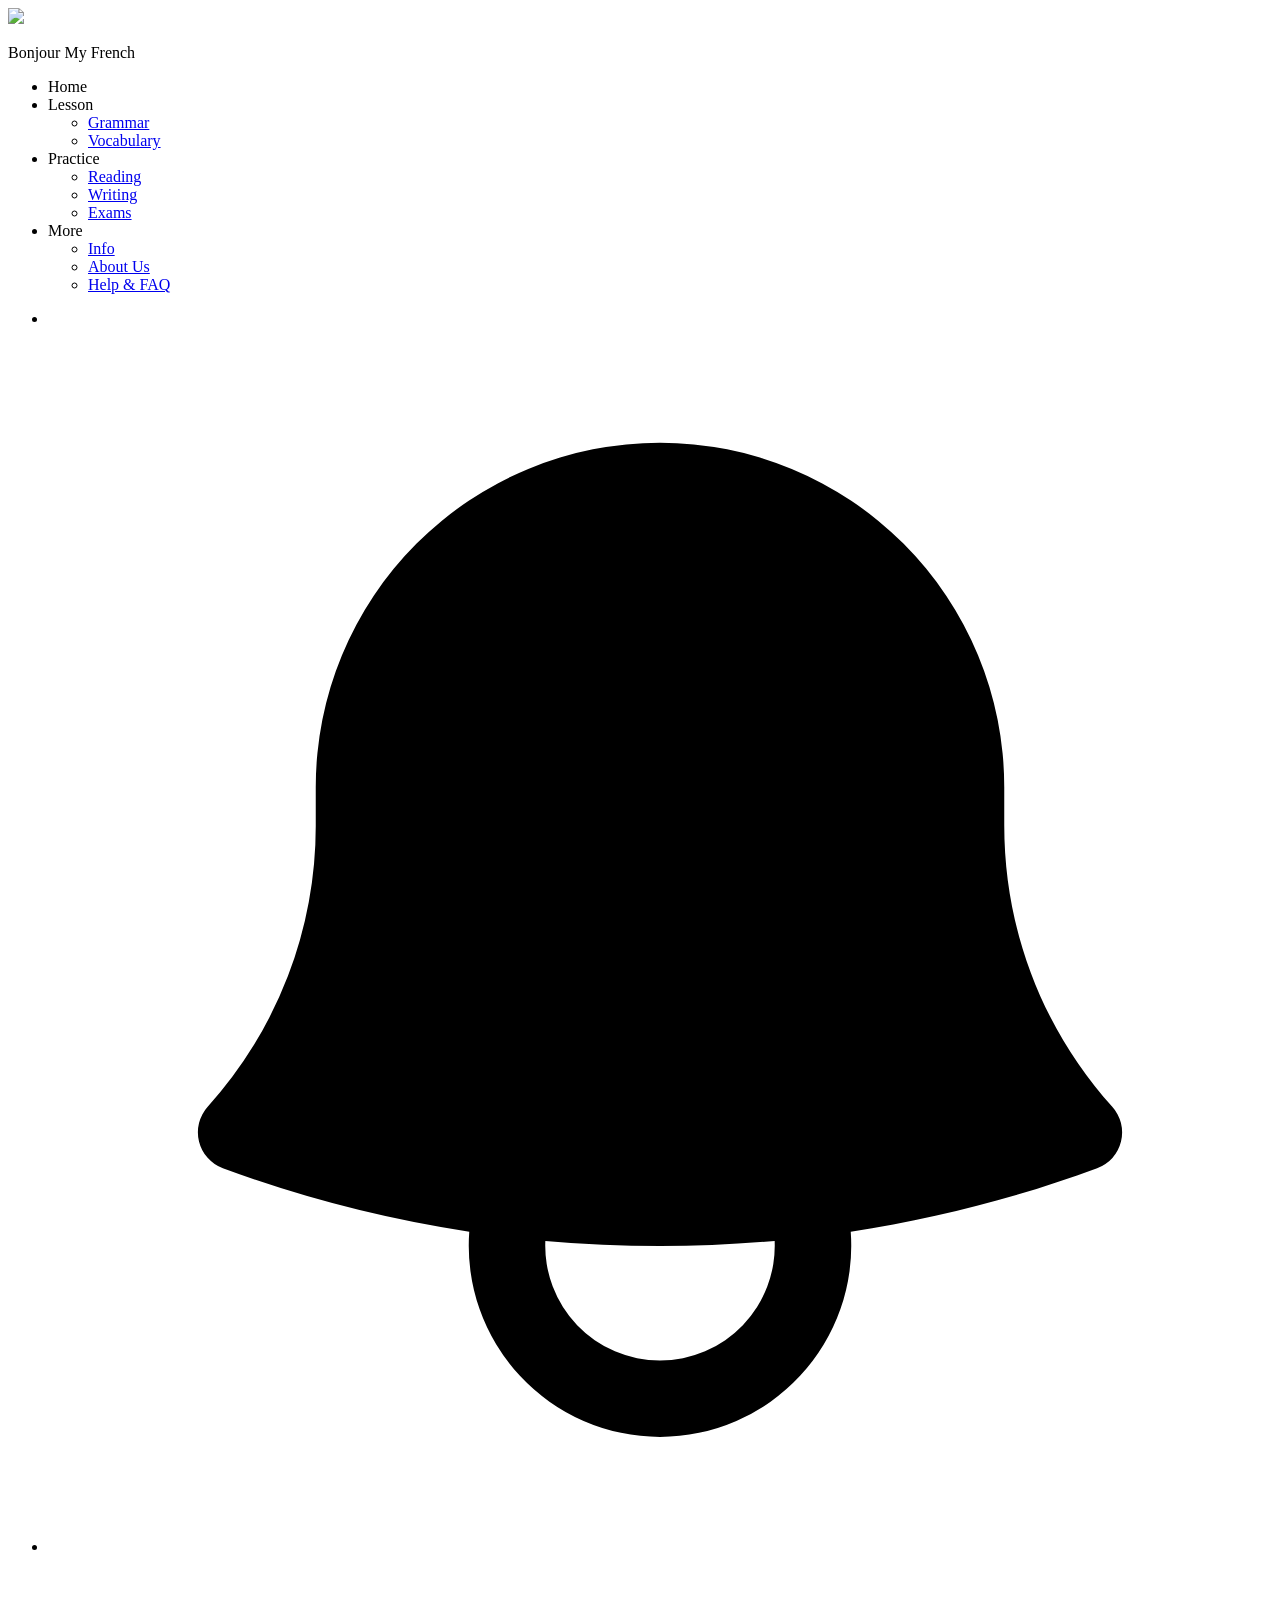
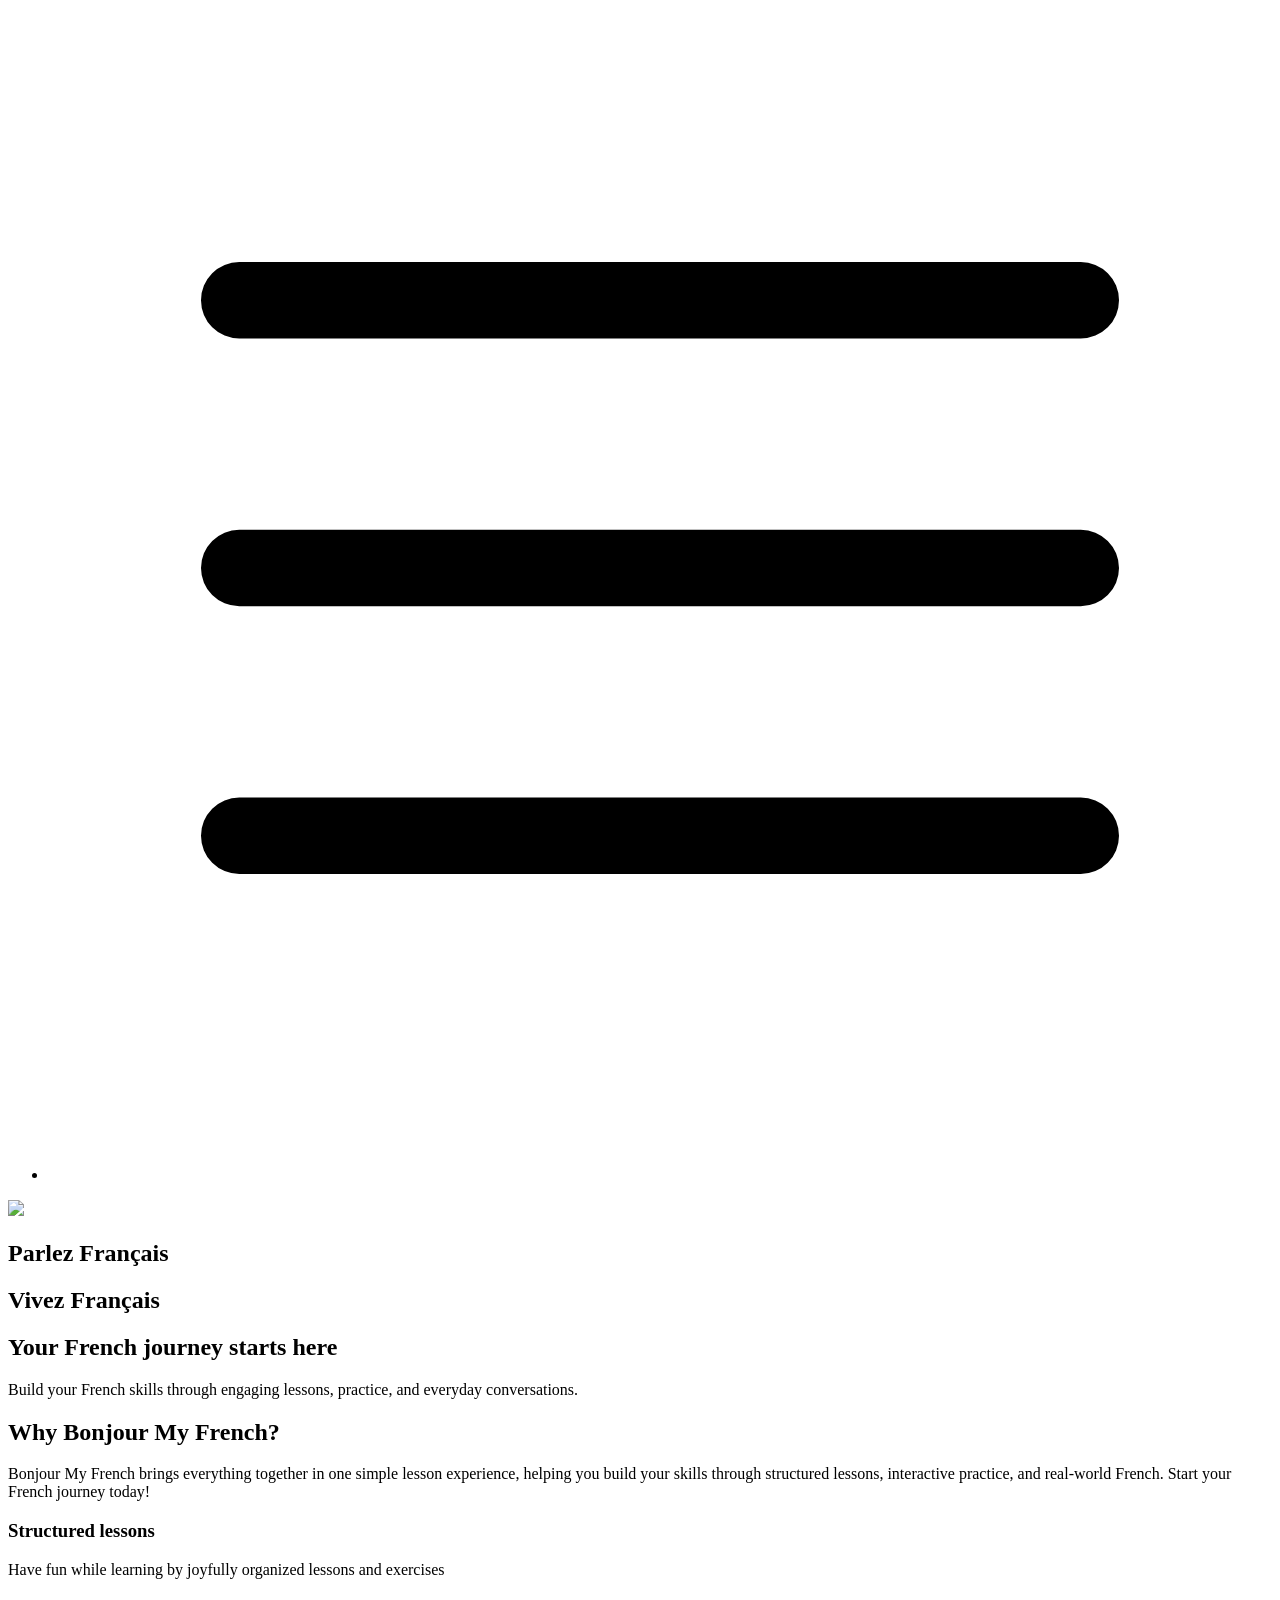
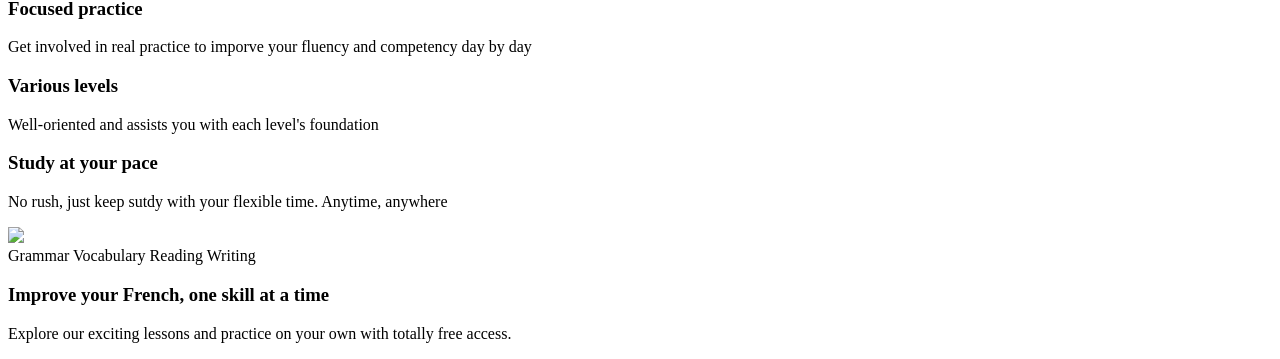
==== index.html @ b8af5630 "My first web educational project (learning French) for everyone" ====
<!DOCTYPE html>
<html lang="en">
<head>
      <meta charset="UTF-8">
      <meta name="viewport" content="width=device-width, initial-scale=1.0">
      <title>Document</title>
      <link rel="stylesheet" href="src/assets/styles/global.css">
      <link rel="preconnect" href="https://fonts.googleapis.com">
      <link rel="preconnect" href="https://fonts.gstatic.com" crossorigin>
      <link href="https://fonts.googleapis.com/css2?family=Abril+Fatface&family=Henny+Penny&family=Hubot+Sans:wdth,wght@84.7,200&family=Merriweather:ital,opsz,wght@0,18..144,300..900;1,18..144,300..900&family=Work+Sans:ital,wght@0,100..900;1,100..900&display=swap" rel="stylesheet">
</head>
<body>
      <nav class="navbar">
            <div class="website_identity">
                  <img src="src/assets/images/france_flag.png" />
                  <p class="name">Bonjour My French</p>
            </div>

            <div class="general-list">
            <ul class="dropdown-list">
                  <li class="nav-item">
                        <a class="nav-button">Home</a>
                  </li>

                  <li class="nav-item">
                        <a class="nav-button">Lesson</a>
                        <ul class="dropdown-menu">
                              <li>
                                    <a href="#">Grammar</a>
                              </li>

                              <li>
                                    <a href="#">Vocabulary</a>
                              </li>
                        </ul>
                  </li>

                  <li class="nav-item">
                        <a class="nav-button">Practice</a>
                        <ul class="dropdown-menu">
                              <li>
                                    <a href="#">Reading</a>
                              </li>

                              <li>
                                    <a href="#">Writing</a>
                              </li>

                              <li>
                                    <a href="#">Exams</a>
                              </li>
                        </ul>
                  </li>

                  <li class="nav-item">
                        <a class="nav-button">More</a>
                        <ul class="dropdown-menu">
                              <li>
                                    <a href="#">Info</a>
                              </li>

                              <li>
                                    <a href="#">About Us</a>
                              </li>

                              <li>
                                    <a href="#">Help & FAQ</a>
                              </li>
                        </ul>
                  </li>
            </ul>

            <ul class="right-list">
                  <li>

                  </li>

                  <li>
                        <svg xmlns="http://www.w3.org/2000/svg" viewBox="0 0 24 24" fill="currentColor" class="bell-icon">
                        <path fill-rule="evenodd" d="M5.25 9a6.75 6.75 0 0 1 13.5 0v.75c0 2.123.8 4.057 2.118 5.52a.75.75 0 0 1-.297 1.206c-1.544.57-3.16.99-4.831 1.243a3.75 3.75 0 1 1-7.48 0 24.585 24.585 0 0 1-4.831-1.244.75.75 0 0 1-.298-1.205A8.217 8.217 0 0 0 5.25 9.75V9Zm4.502 8.9a2.25 2.25 0 1 0 4.496 0 25.057 25.057 0 0 1-4.496 0Z" clip-rule="evenodd" />
                        </svg>

                  </li>

                  <li>
                       <svg xmlns="http://www.w3.org/2000/svg" fill="none" viewBox="0 0 24 24" stroke-width="1.5" stroke="currentColor" class="menu-icon">
                        <path stroke-linecap="round" stroke-linejoin="round" d="M3.75 6.75h16.5M3.75 12h16.5m-16.5 5.25h16.5" />
                        </svg>

                  </li>

            </ul>
            </div>
      </nav>

      <section class="hero">
            <img class="hero-image" src="src/assets/images/arc_de_triomphe.jpg" />
            <div class="hero-text">
                  <h1>Parlez Français</h1>
                  <h1>Vivez Français</h1>
            </div>
      </section>

      <main>
            <div class="slogan-part">
                  <h2 class="slogan">Your French journey starts here</h2>
                  <p class="sub-slogan-text">Build your French skills through engaging lessons, practice, and everyday conversations.</p>
            </div>
            
            <div class="intro">
                  <div class="explanation">
                        <h2>Why Bonjour My French?</h2>
                        <p>Bonjour My French brings everything together in <span>one simple lesson</span> experience, helping you build your skills through structured lessons, interactive practice, and real-world French. Start your French journey today!</p>
                        <div class="intro-card">
                        <div class="card-selection card1">
                              <h3>Structured lessons</h3>
                              <p>Have fun while learning by joyfully organized lessons and exercises </p>
                        </div>
                        <div class="card-selection card2">
                              <h3>Focused practice</h3>
                              <p>Get involved in real practice to imporve your fluency and competency day by day</p>
                        </div>
                        <div class="card-selection card3">
                              <h3>Various levels</h3>
                              <p>Well-oriented and assists you with each level's foundation</p>
                        </div>
                        <div class="card-selection card4">
                              <h3>Study at your pace</h3>
                              <p>No rush, just keep sutdy with your flexible time. Anytime, anywhere</p>
                        </div>
                        </div>
                  </div>
                  <img class="eiffel" src="src/assets/images/eiffel.jpg" />
            </div>

            <div class="category">
                  <div class="category-type">
                              <a class="type-element">Grammar</a>
                              <a class="type-element">Vocabulary</a>
                              <a class="type-element">Reading</a>
                              <a class="type-element">Writing</a>
                  </div>
                  <div class="category-slogan"> 
                        <h3>Improve your French, one skill at a time</h3>
                        <p>Explore our exciting lessons and practice on your own with totally free access.</p>
                  </div>
            </div>
      </main>
</body>
</html>
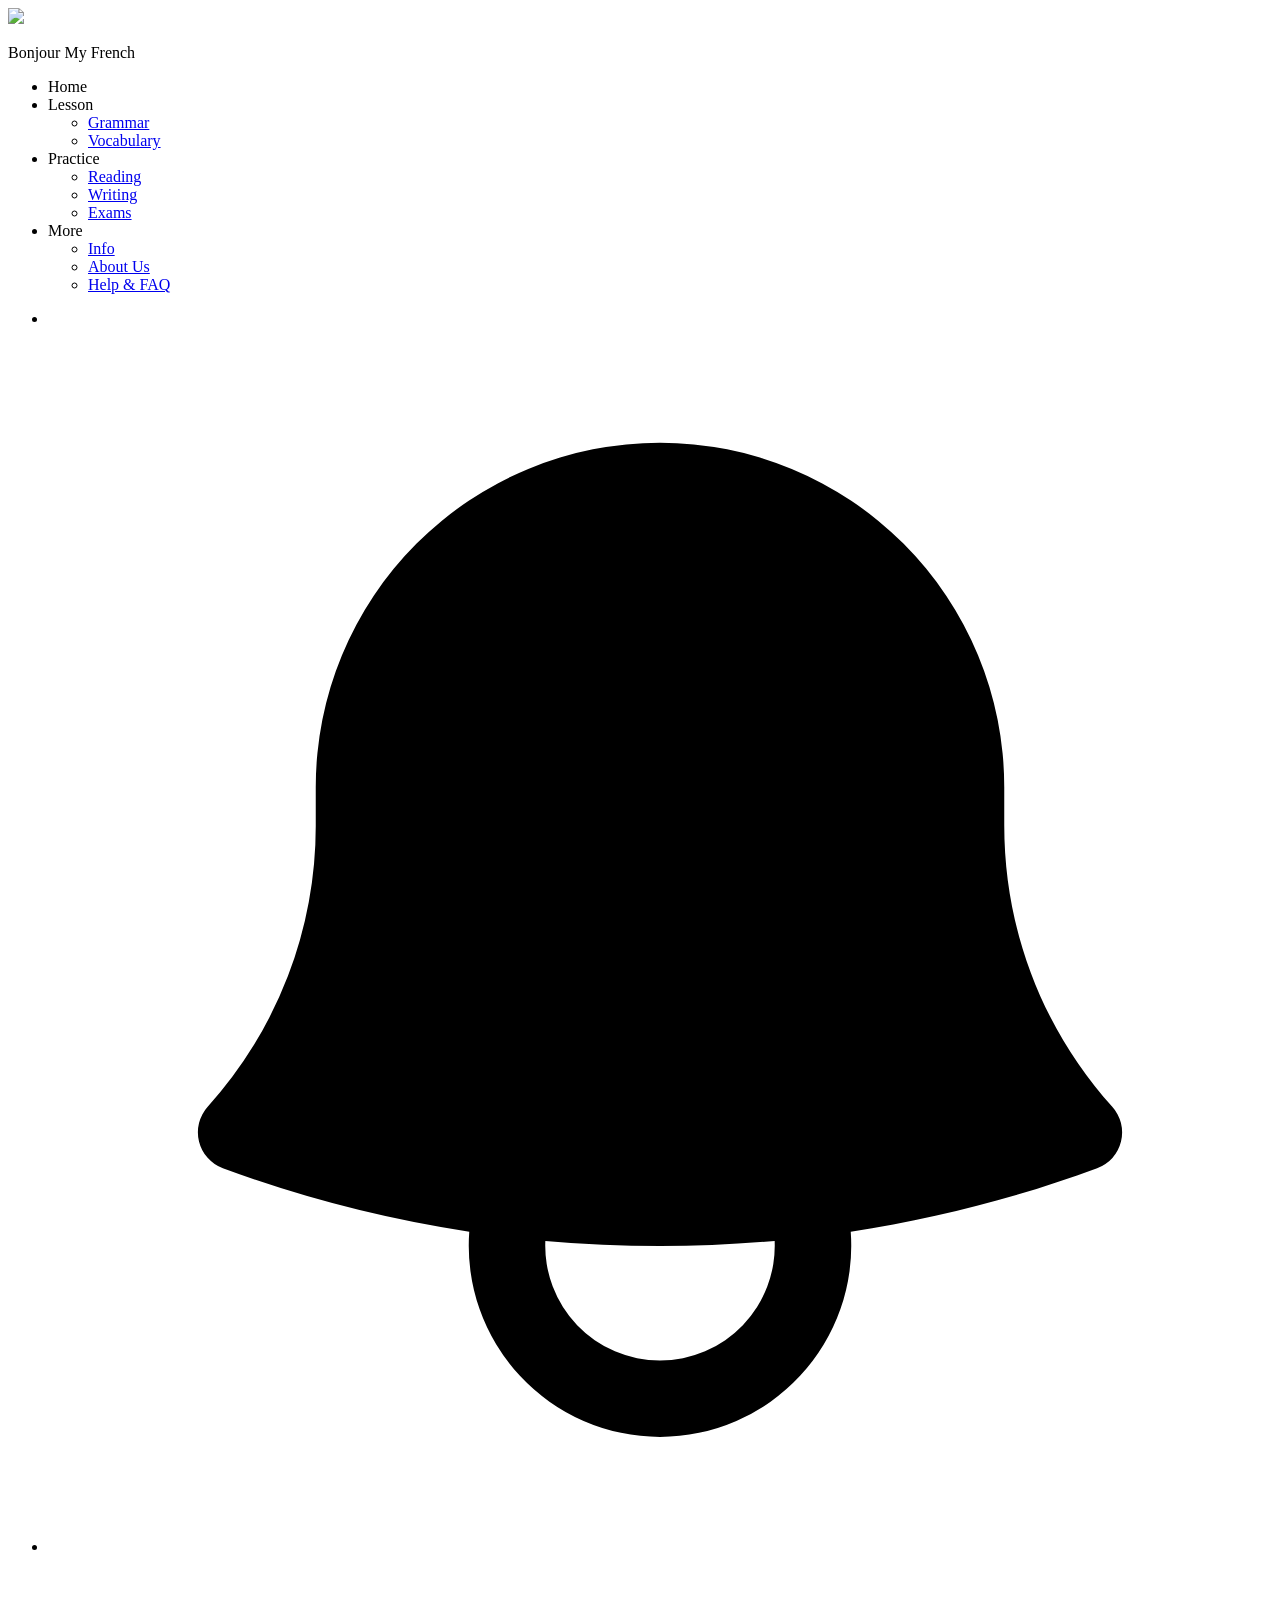
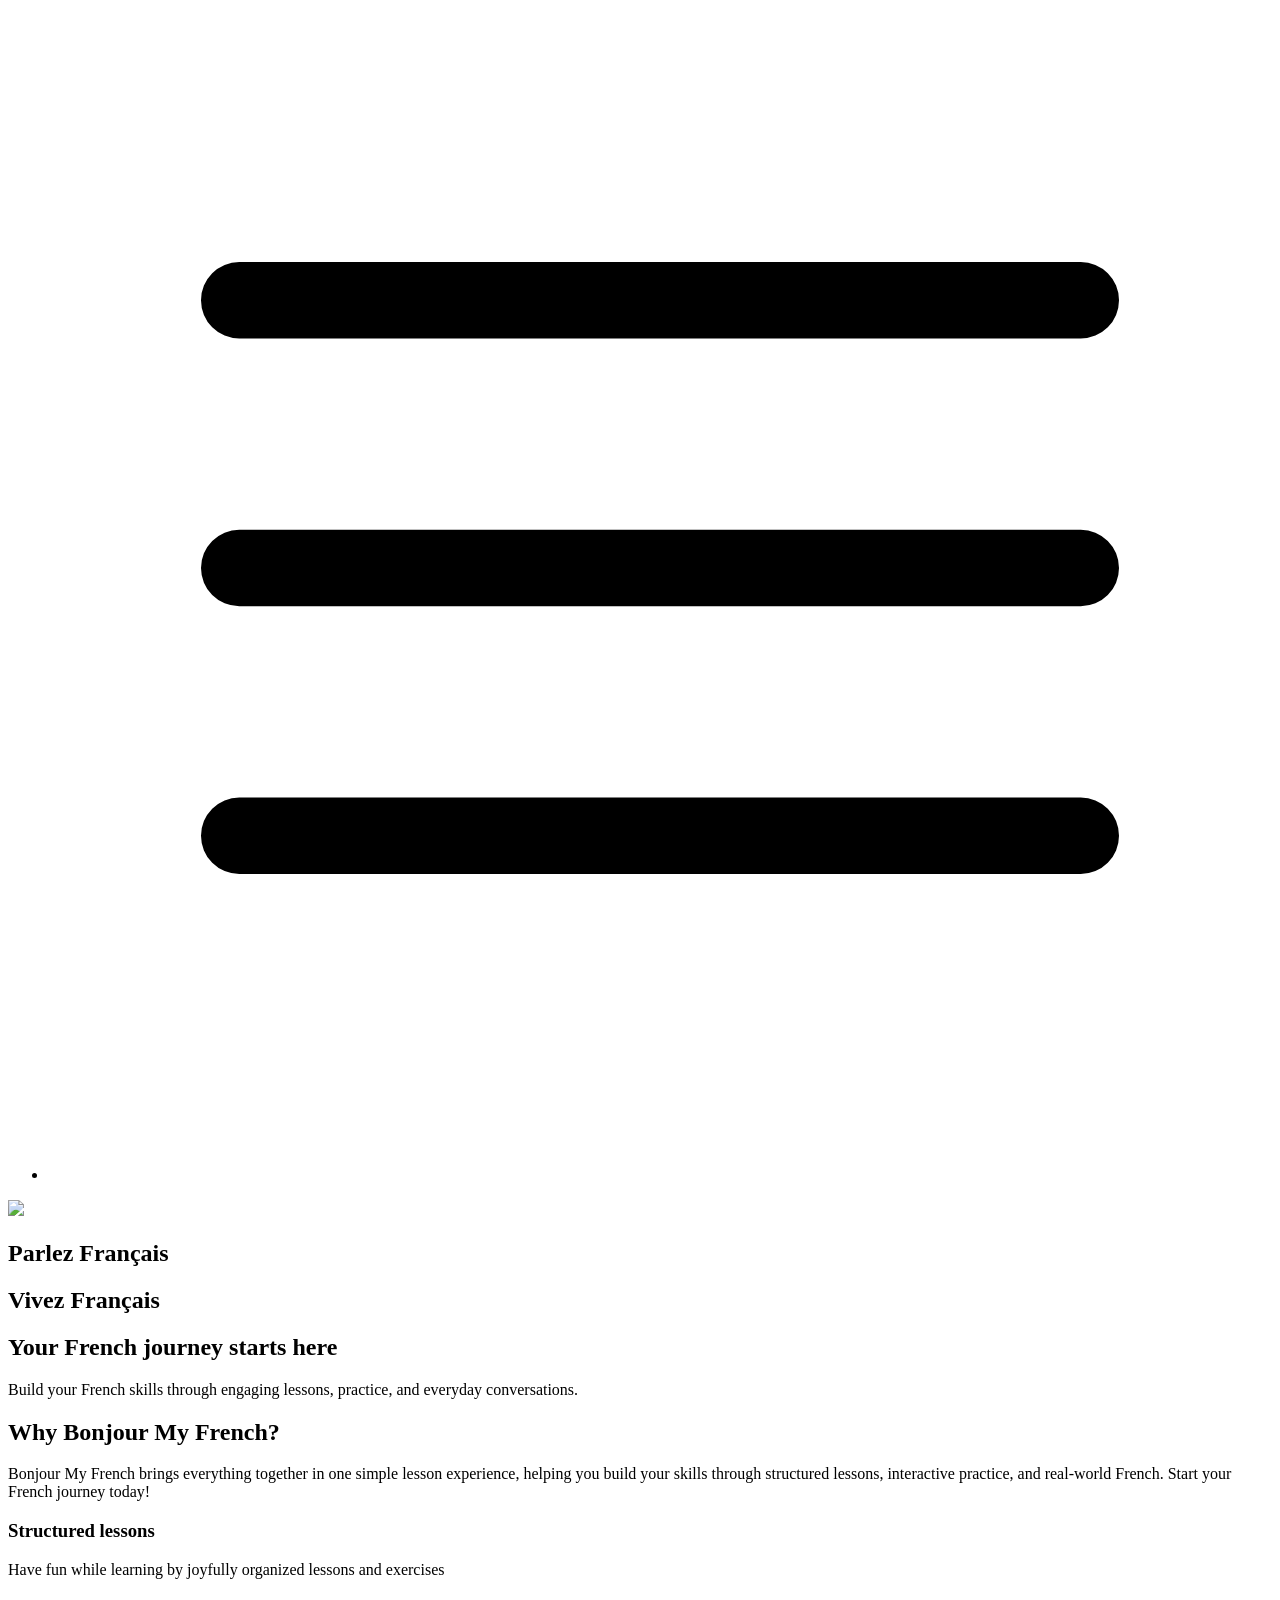
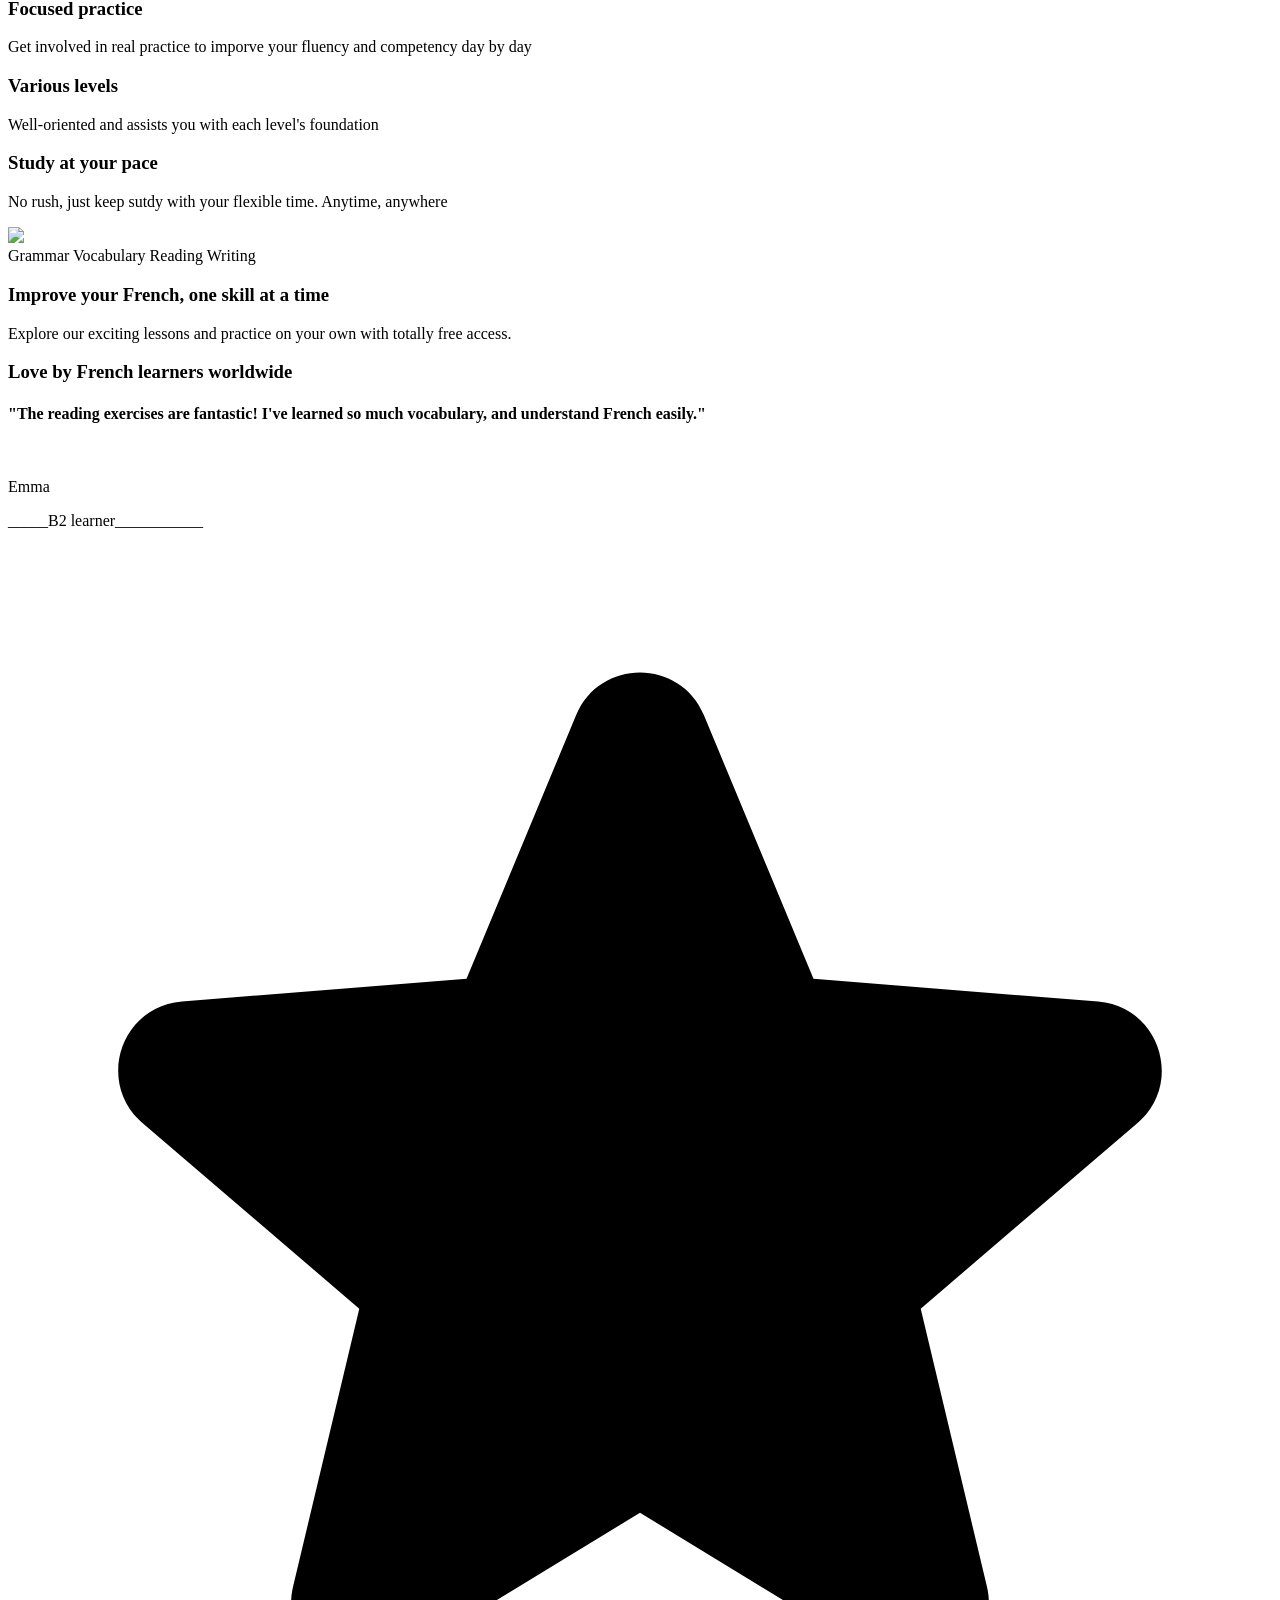
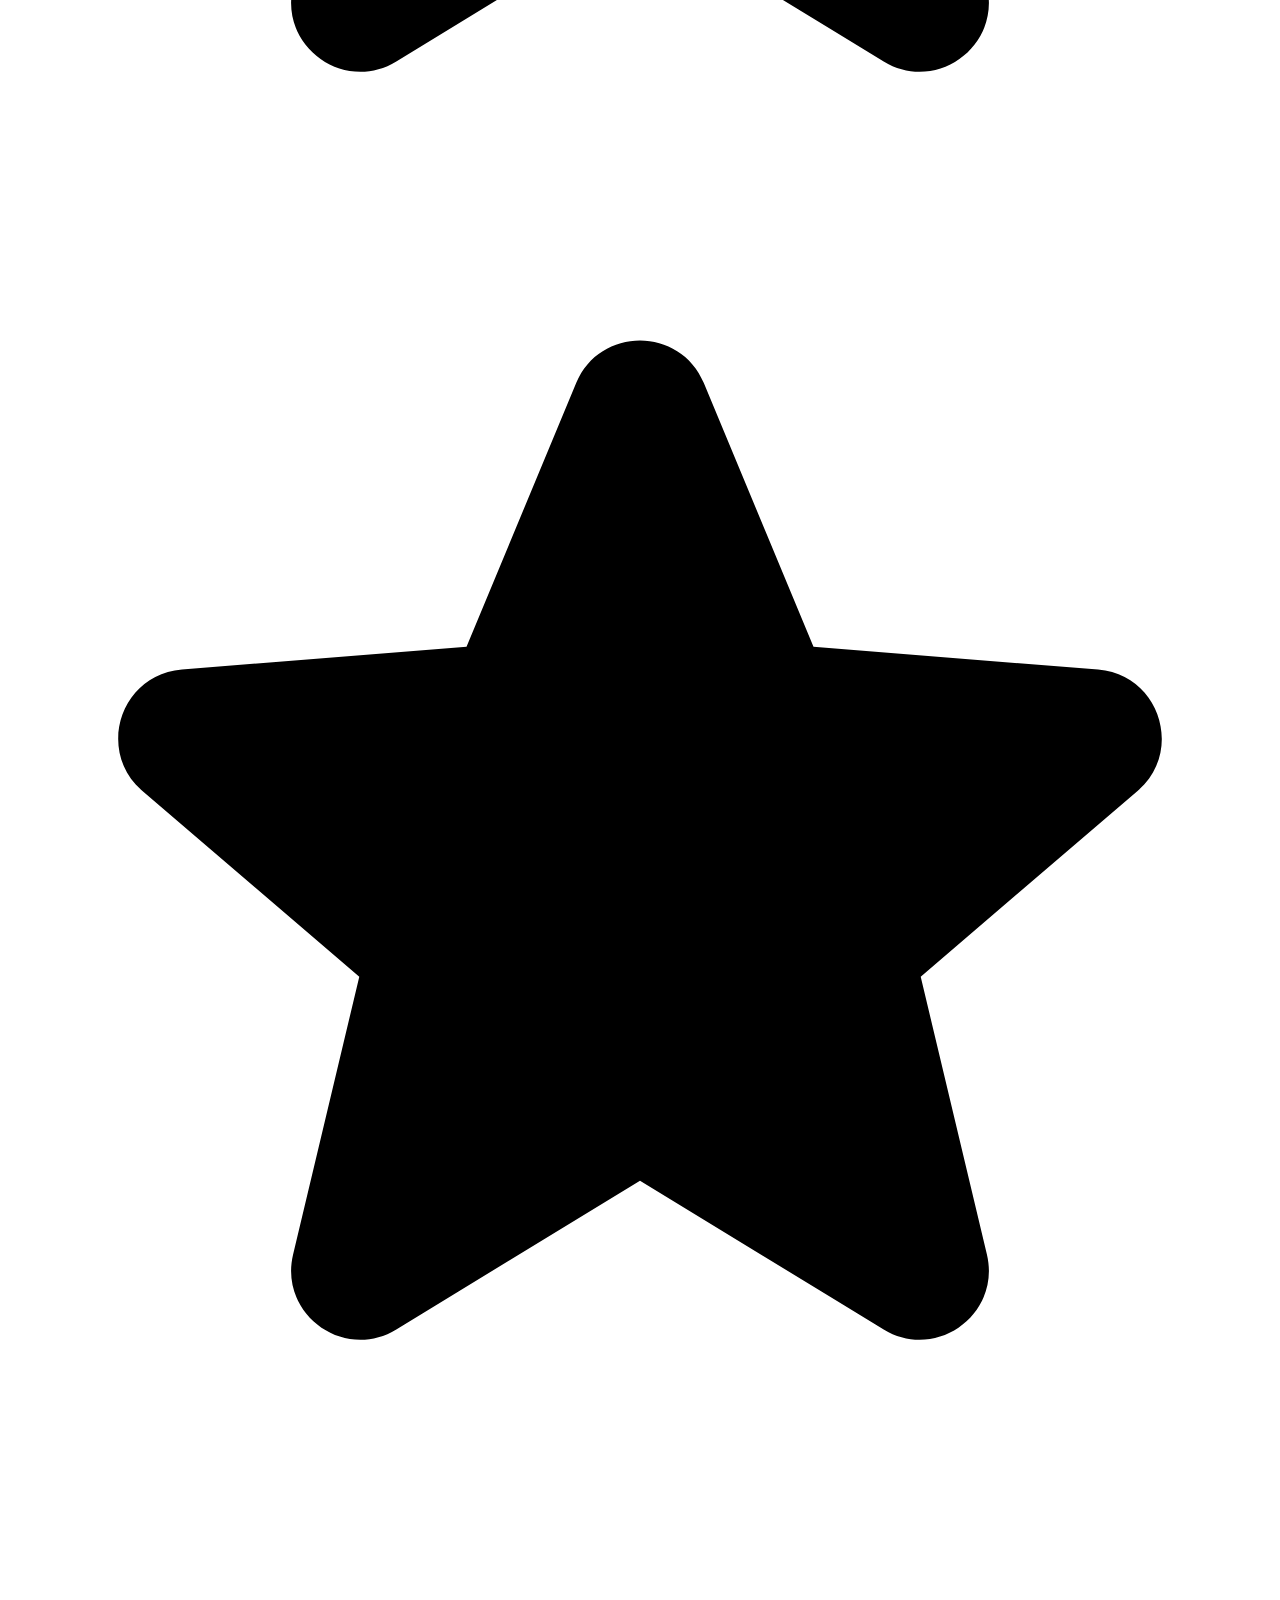
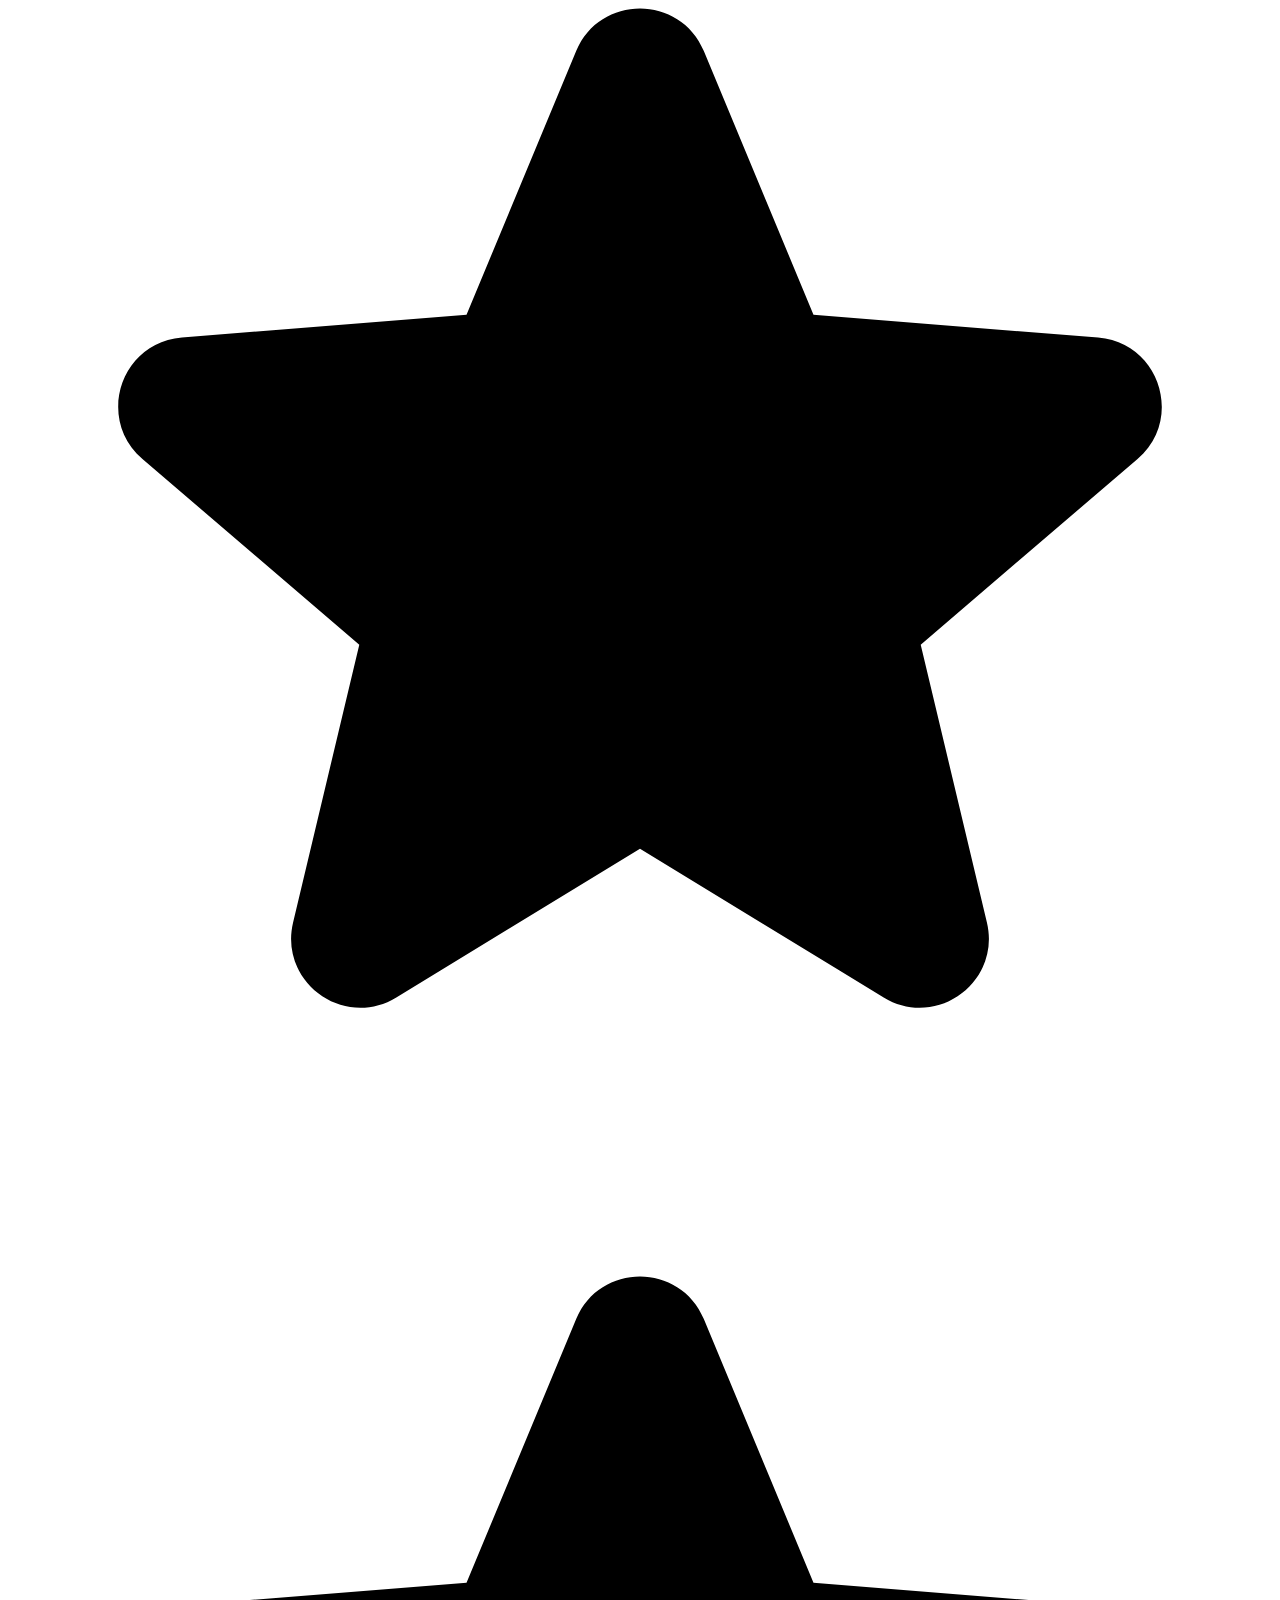
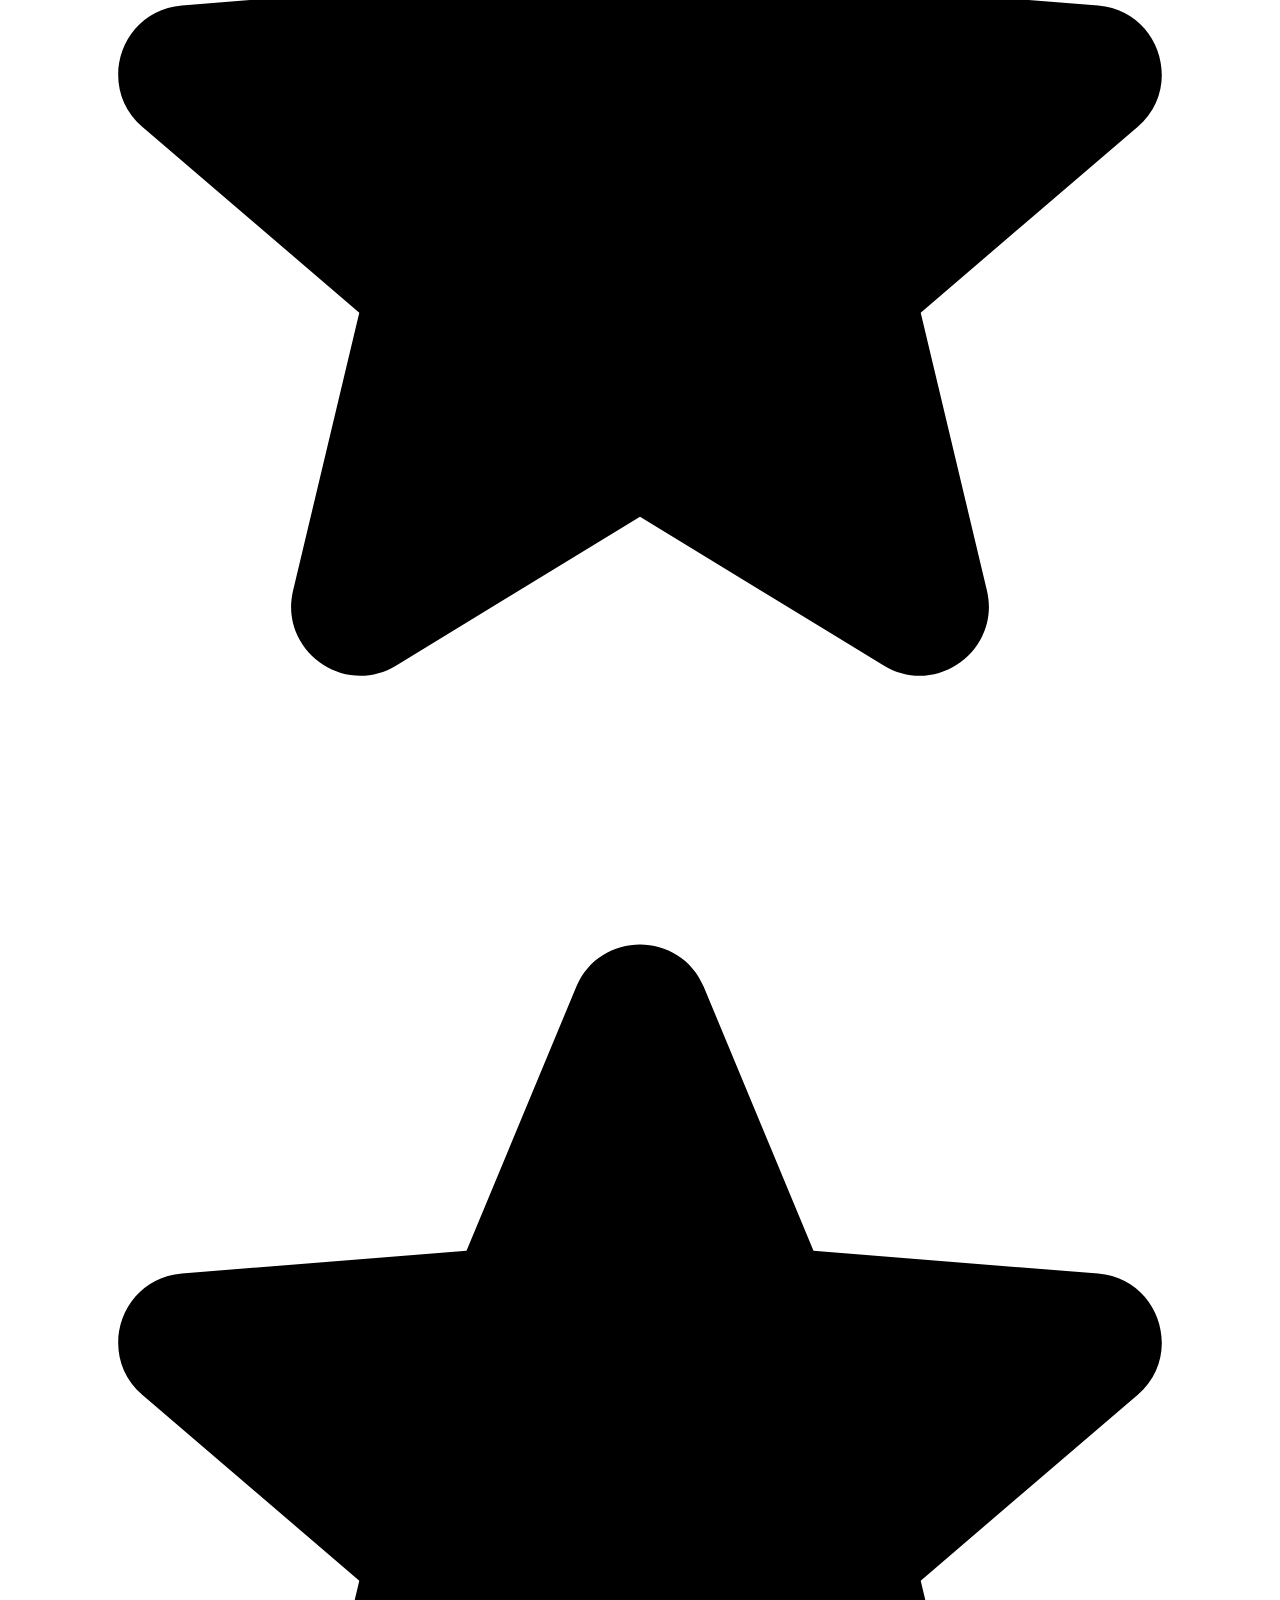
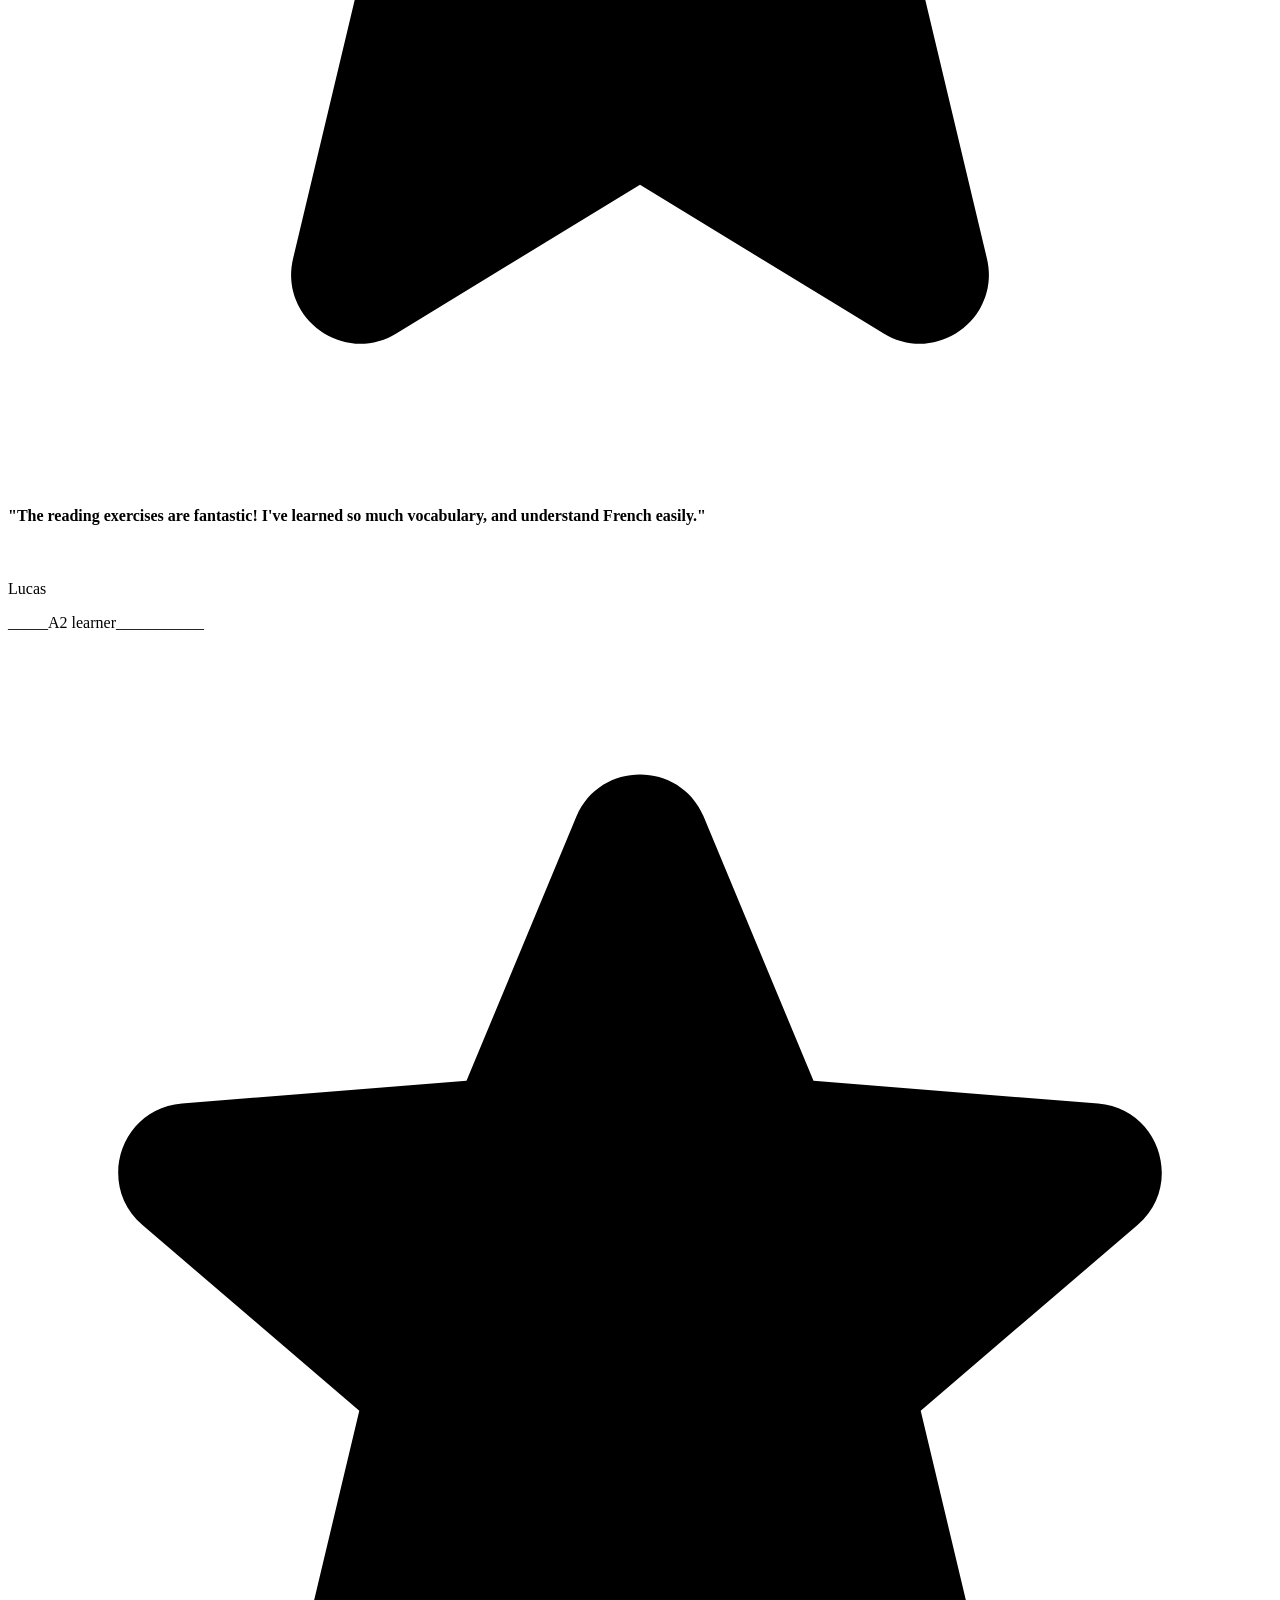
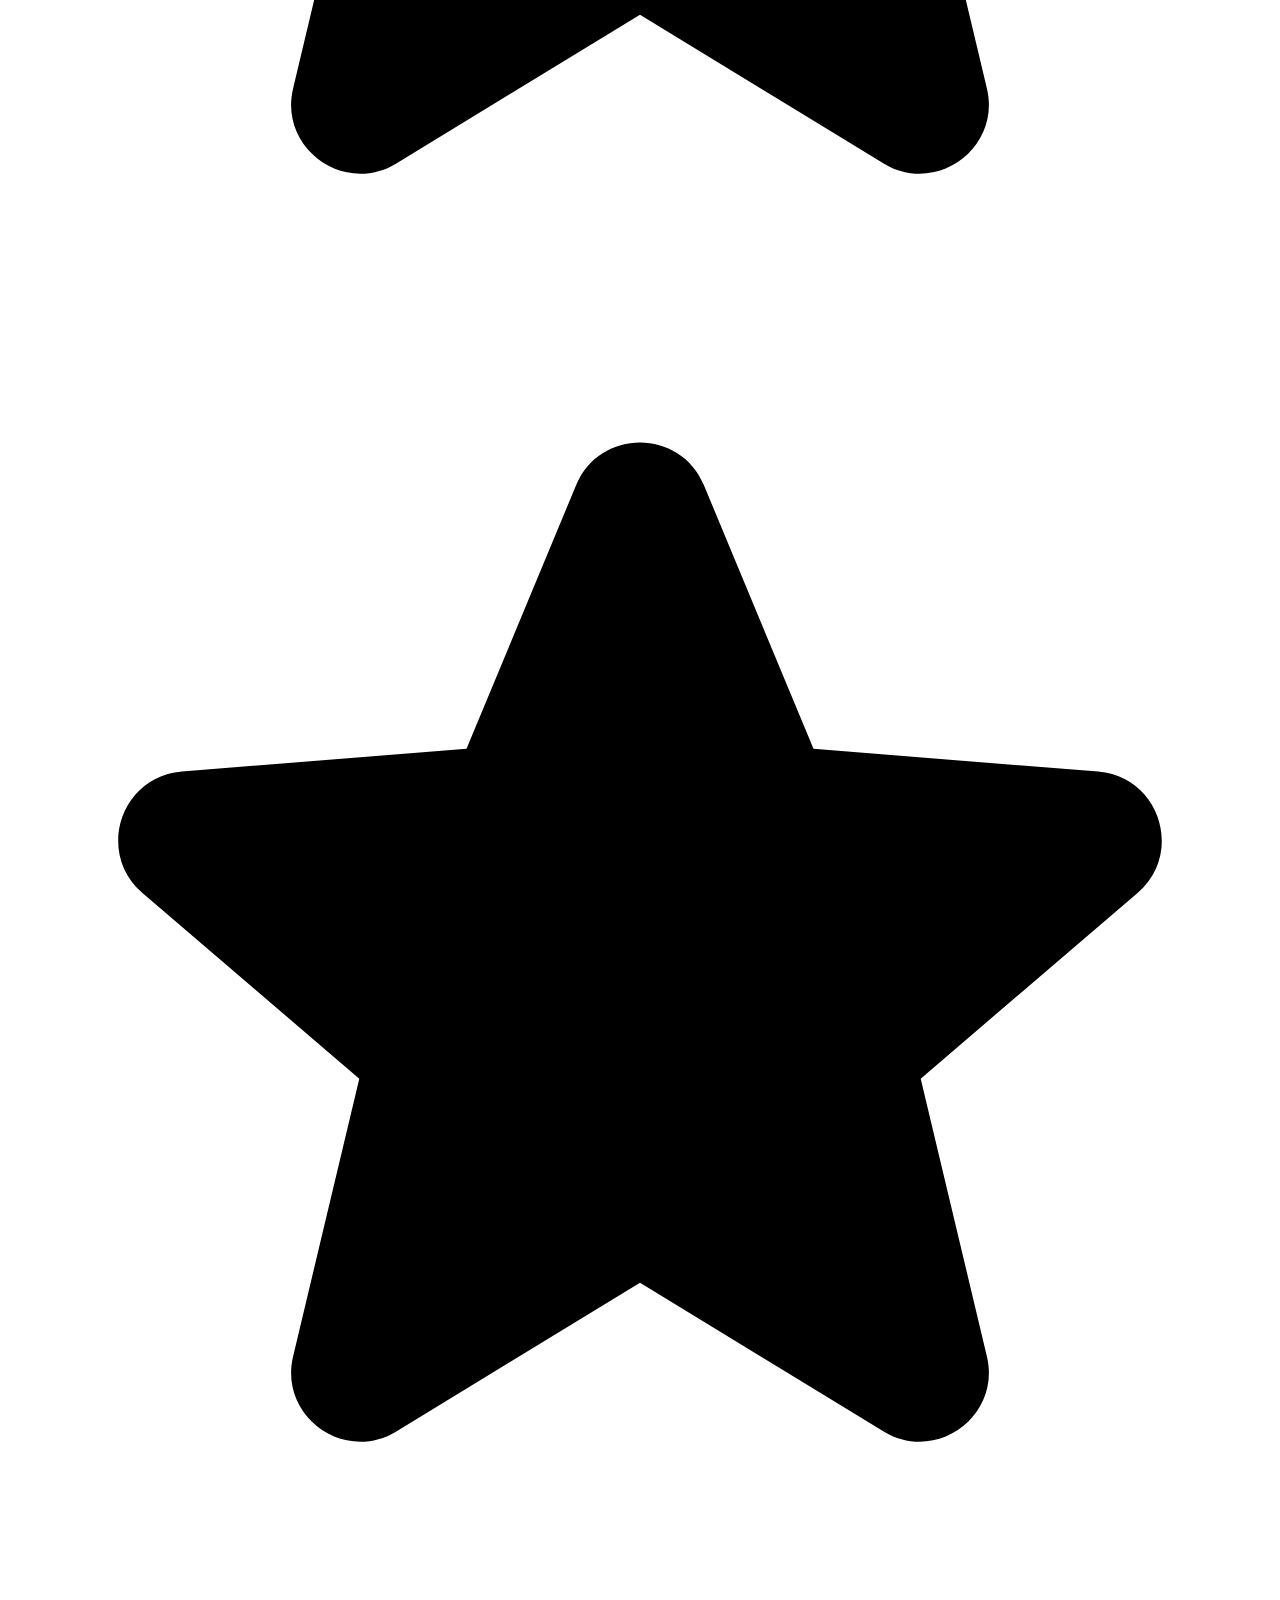
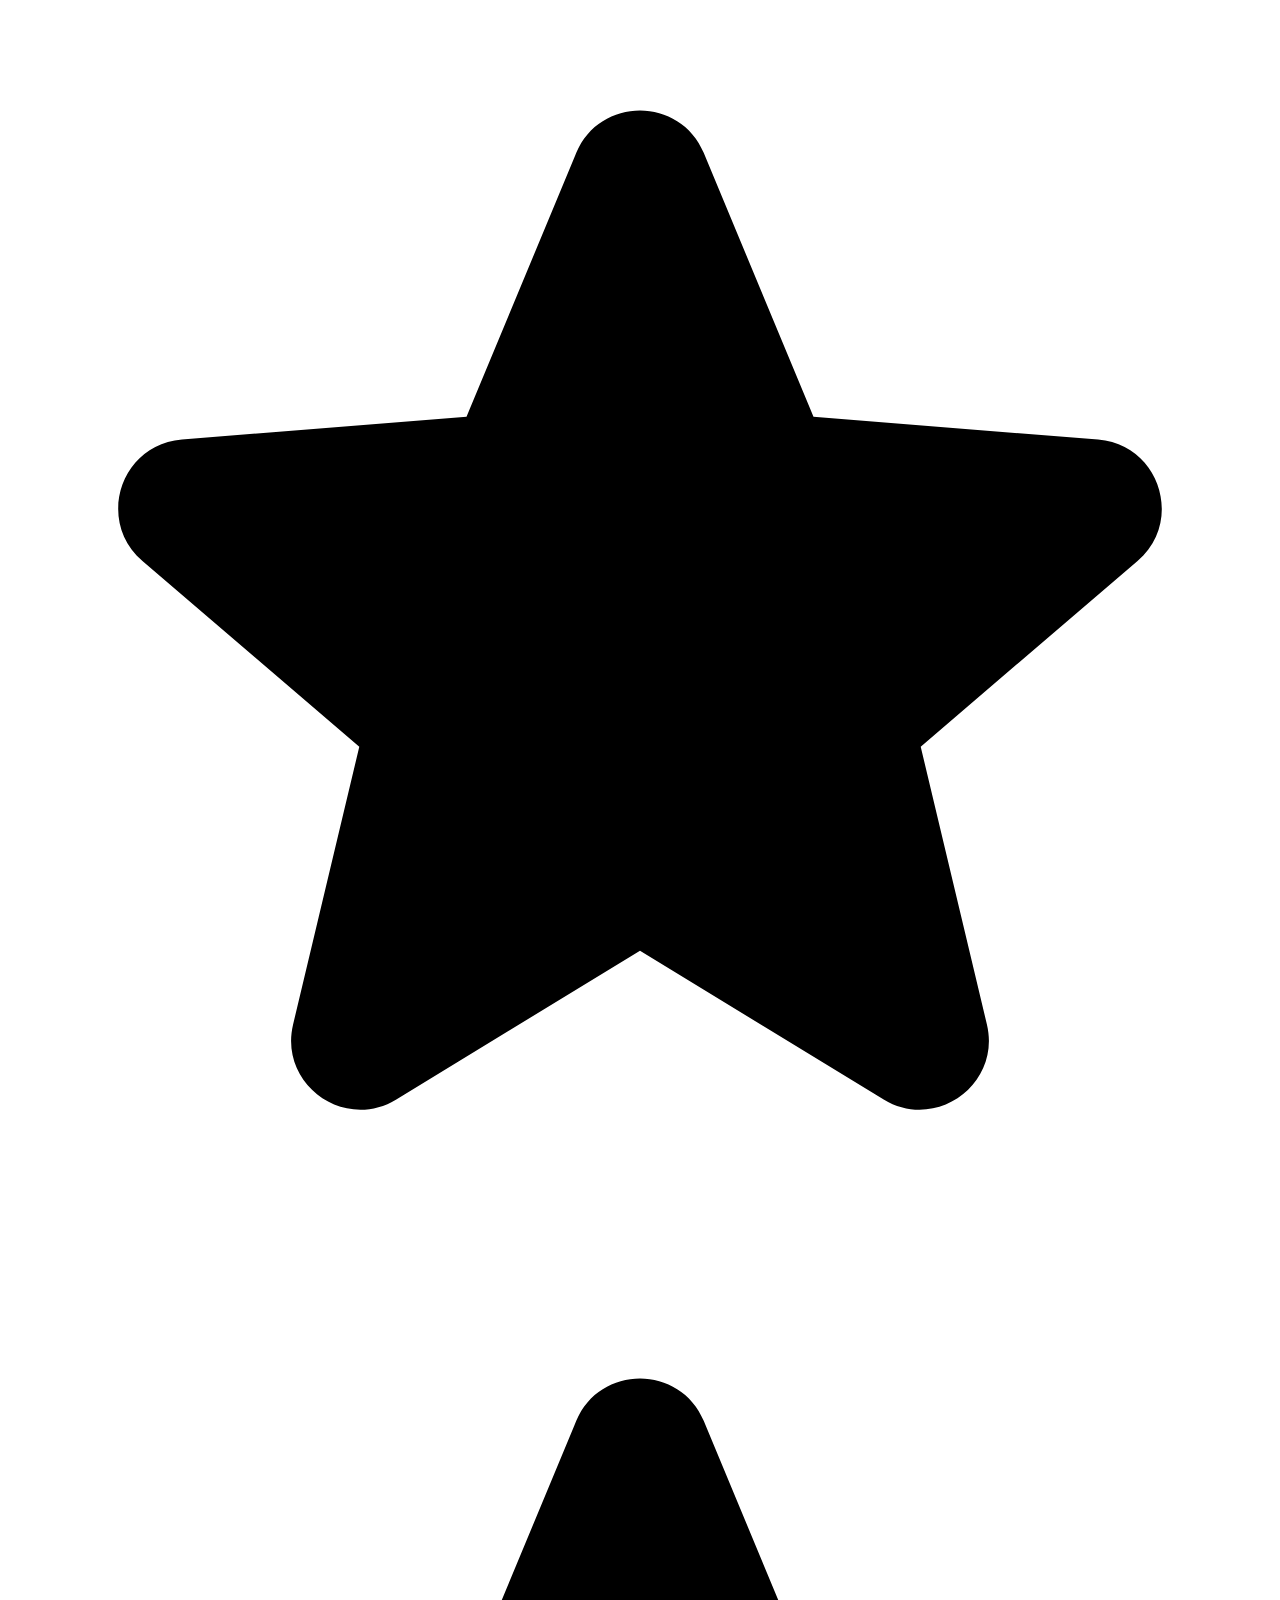
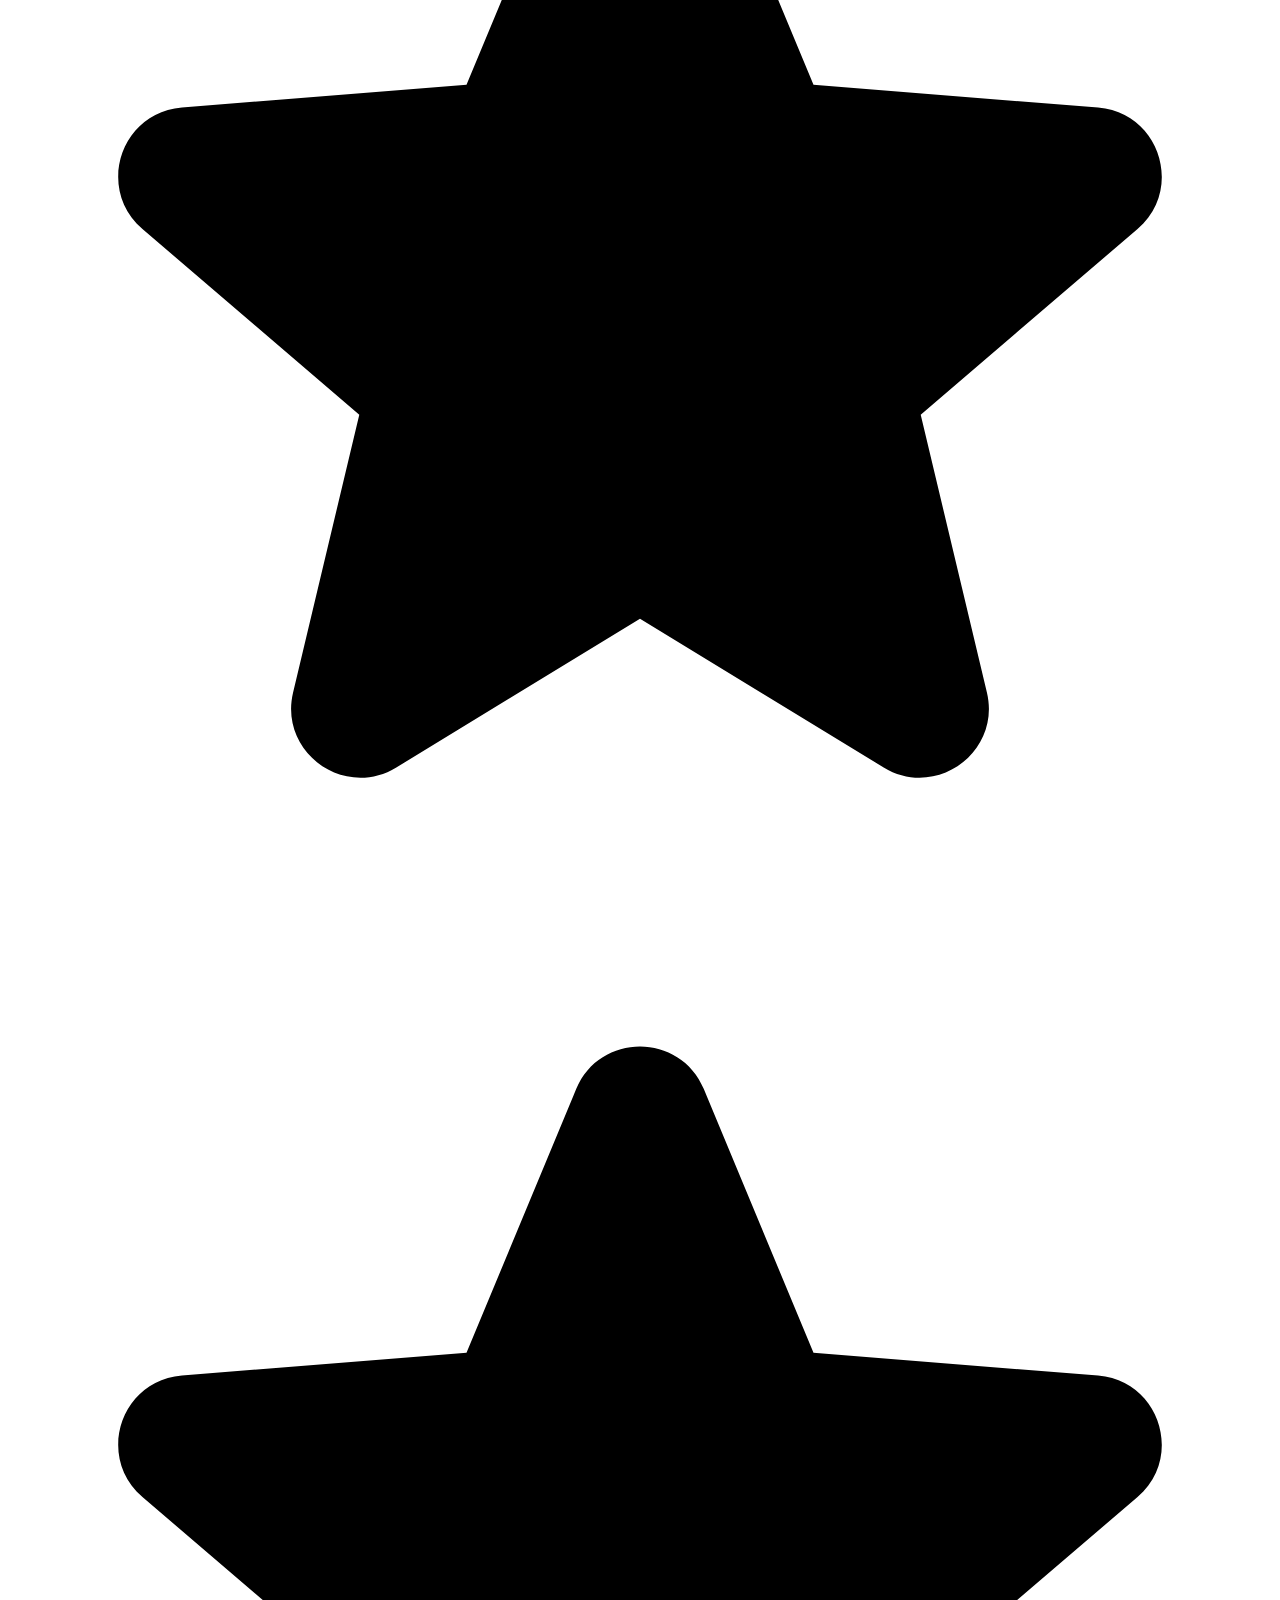
==== commit 67db2f05: "Added some lines" ====
--- a/index.html
+++ b/index.html
@@ -86,9 +86,7 @@
                        <svg xmlns="http://www.w3.org/2000/svg" fill="none" viewBox="0 0 24 24" stroke-width="1.5" stroke="currentColor" class="menu-icon">
                         <path stroke-linecap="round" stroke-linejoin="round" d="M3.75 6.75h16.5M3.75 12h16.5m-16.5 5.25h16.5" />
                         </svg>
-
-                  </li>
-
+                  </li>
             </ul>
             </div>
       </nav>
@@ -146,5 +144,69 @@
                   </div>
             </div>
       </main>
+
+      <aside>
+            <h3>Love by French learners worldwide</h3>
+            <div class="testimonial">
+                  <div class="testi-card">
+                        <div class="comment">
+                              <h4>"The reading exercises are fantastic! I've learned so much vocabulary, and understand French easily."</h4>
+                              <div class="testi-avatar">
+                                    <img />
+                                    <p>Emma</p>
+                              </div>
+                        </div>
+                        <div class="testi-note">
+                              <p>_____B2 learner___________</p>
+                              <div class="testi-star">
+                                    <svg xmlns="http://www.w3.org/2000/svg" viewBox="0 0 24 24" fill="currentColor" class="star">
+                                    <path fill-rule="evenodd" d="M10.788 3.21c.448-1.077 1.976-1.077 2.424 0l2.082 5.006 5.404.434c1.164.093 1.636 1.545.749 2.305l-4.117 3.527 1.257 5.273c.271 1.136-.964 2.033-1.96 1.425L12 18.354 7.373 21.18c-.996.608-2.231-.29-1.96-1.425l1.257-5.273-4.117-3.527c-.887-.76-.415-2.212.749-2.305l5.404-.434 2.082-5.005Z" clip-rule="evenodd" />
+                                    </svg>
+                                    <svg xmlns="http://www.w3.org/2000/svg" viewBox="0 0 24 24" fill="currentColor" class="star">
+                                    <path fill-rule="evenodd" d="M10.788 3.21c.448-1.077 1.976-1.077 2.424 0l2.082 5.006 5.404.434c1.164.093 1.636 1.545.749 2.305l-4.117 3.527 1.257 5.273c.271 1.136-.964 2.033-1.96 1.425L12 18.354 7.373 21.18c-.996.608-2.231-.29-1.96-1.425l1.257-5.273-4.117-3.527c-.887-.76-.415-2.212.749-2.305l5.404-.434 2.082-5.005Z" clip-rule="evenodd" />
+                                    </svg>
+                                    <svg xmlns="http://www.w3.org/2000/svg" viewBox="0 0 24 24" fill="currentColor" class="star">
+                                    <path fill-rule="evenodd" d="M10.788 3.21c.448-1.077 1.976-1.077 2.424 0l2.082 5.006 5.404.434c1.164.093 1.636 1.545.749 2.305l-4.117 3.527 1.257 5.273c.271 1.136-.964 2.033-1.96 1.425L12 18.354 7.373 21.18c-.996.608-2.231-.29-1.96-1.425l1.257-5.273-4.117-3.527c-.887-.76-.415-2.212.749-2.305l5.404-.434 2.082-5.005Z" clip-rule="evenodd" />
+                                    </svg>
+                                    <svg xmlns="http://www.w3.org/2000/svg" viewBox="0 0 24 24" fill="currentColor" class="star">
+                                    <path fill-rule="evenodd" d="M10.788 3.21c.448-1.077 1.976-1.077 2.424 0l2.082 5.006 5.404.434c1.164.093 1.636 1.545.749 2.305l-4.117 3.527 1.257 5.273c.271 1.136-.964 2.033-1.96 1.425L12 18.354 7.373 21.18c-.996.608-2.231-.29-1.96-1.425l1.257-5.273-4.117-3.527c-.887-.76-.415-2.212.749-2.305l5.404-.434 2.082-5.005Z" clip-rule="evenodd" />
+                                    </svg>
+                                    <svg xmlns="http://www.w3.org/2000/svg" viewBox="0 0 24 24" fill="currentColor" class="star">
+                                    <path fill-rule="evenodd" d="M10.788 3.21c.448-1.077 1.976-1.077 2.424 0l2.082 5.006 5.404.434c1.164.093 1.636 1.545.749 2.305l-4.117 3.527 1.257 5.273c.271 1.136-.964 2.033-1.96 1.425L12 18.354 7.373 21.18c-.996.608-2.231-.29-1.96-1.425l1.257-5.273-4.117-3.527c-.887-.76-.415-2.212.749-2.305l5.404-.434 2.082-5.005Z" clip-rule="evenodd" />
+                                    </svg>
+                              </div>
+                        </div>
+                  </div>
+                  <div class="testi-card">
+                        <div class="comment">
+                              <h4>"The reading exercises are fantastic! I've learned so much vocabulary, and understand French easily."</h4>
+                              <div class="testi-avatar">
+                                    <img />
+                                    <p>Lucas</p>
+                              </div>
+                        </div>
+                        <div class="testi-note">
+                              <p>_____A2 learner___________</p>
+                              <div class="testi-star">
+                                    <svg xmlns="http://www.w3.org/2000/svg" viewBox="0 0 24 24" fill="currentColor" class="star">
+                                    <path fill-rule="evenodd" d="M10.788 3.21c.448-1.077 1.976-1.077 2.424 0l2.082 5.006 5.404.434c1.164.093 1.636 1.545.749 2.305l-4.117 3.527 1.257 5.273c.271 1.136-.964 2.033-1.96 1.425L12 18.354 7.373 21.18c-.996.608-2.231-.29-1.96-1.425l1.257-5.273-4.117-3.527c-.887-.76-.415-2.212.749-2.305l5.404-.434 2.082-5.005Z" clip-rule="evenodd" />
+                                    </svg>
+                                    <svg xmlns="http://www.w3.org/2000/svg" viewBox="0 0 24 24" fill="currentColor" class="star">
+                                    <path fill-rule="evenodd" d="M10.788 3.21c.448-1.077 1.976-1.077 2.424 0l2.082 5.006 5.404.434c1.164.093 1.636 1.545.749 2.305l-4.117 3.527 1.257 5.273c.271 1.136-.964 2.033-1.96 1.425L12 18.354 7.373 21.18c-.996.608-2.231-.29-1.96-1.425l1.257-5.273-4.117-3.527c-.887-.76-.415-2.212.749-2.305l5.404-.434 2.082-5.005Z" clip-rule="evenodd" />
+                                    </svg>
+                                    <svg xmlns="http://www.w3.org/2000/svg" viewBox="0 0 24 24" fill="currentColor" class="star">
+                                    <path fill-rule="evenodd" d="M10.788 3.21c.448-1.077 1.976-1.077 2.424 0l2.082 5.006 5.404.434c1.164.093 1.636 1.545.749 2.305l-4.117 3.527 1.257 5.273c.271 1.136-.964 2.033-1.96 1.425L12 18.354 7.373 21.18c-.996.608-2.231-.29-1.96-1.425l1.257-5.273-4.117-3.527c-.887-.76-.415-2.212.749-2.305l5.404-.434 2.082-5.005Z" clip-rule="evenodd" />
+                                    </svg>
+                                    <svg xmlns="http://www.w3.org/2000/svg" viewBox="0 0 24 24" fill="currentColor" class="star">
+                                    <path fill-rule="evenodd" d="M10.788 3.21c.448-1.077 1.976-1.077 2.424 0l2.082 5.006 5.404.434c1.164.093 1.636 1.545.749 2.305l-4.117 3.527 1.257 5.273c.271 1.136-.964 2.033-1.96 1.425L12 18.354 7.373 21.18c-.996.608-2.231-.29-1.96-1.425l1.257-5.273-4.117-3.527c-.887-.76-.415-2.212.749-2.305l5.404-.434 2.082-5.005Z" clip-rule="evenodd" />
+                                    </svg>
+                                    <svg xmlns="http://www.w3.org/2000/svg" viewBox="0 0 24 24" fill="currentColor" class="star">
+                                    <path fill-rule="evenodd" d="M10.788 3.21c.448-1.077 1.976-1.077 2.424 0l2.082 5.006 5.404.434c1.164.093 1.636 1.545.749 2.305l-4.117 3.527 1.257 5.273c.271 1.136-.964 2.033-1.96 1.425L12 18.354 7.373 21.18c-.996.608-2.231-.29-1.96-1.425l1.257-5.273-4.117-3.527c-.887-.76-.415-2.212.749-2.305l5.404-.434 2.082-5.005Z" clip-rule="evenodd" />
+                                    </svg>
+                              </div>
+                        </div>
+                  </div>
+            </div>
+      </aside>
 </body>
 </html>
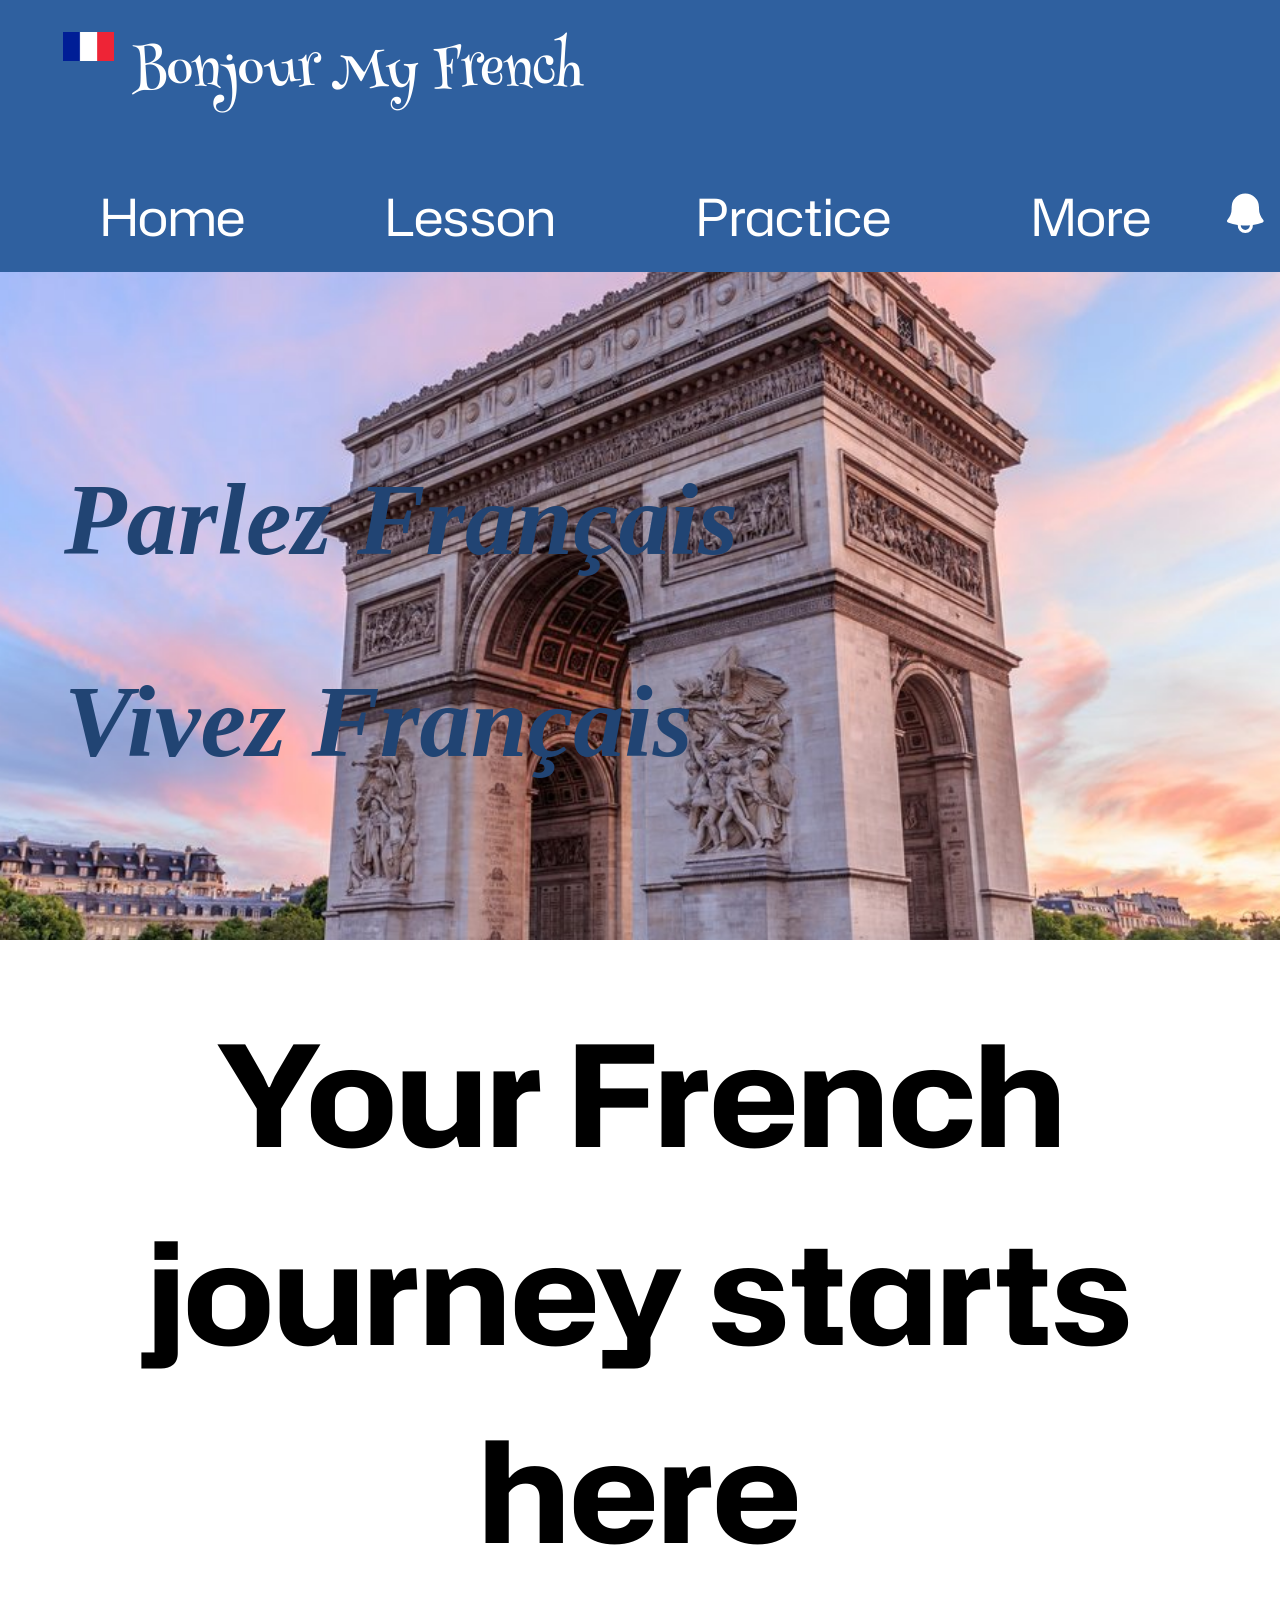
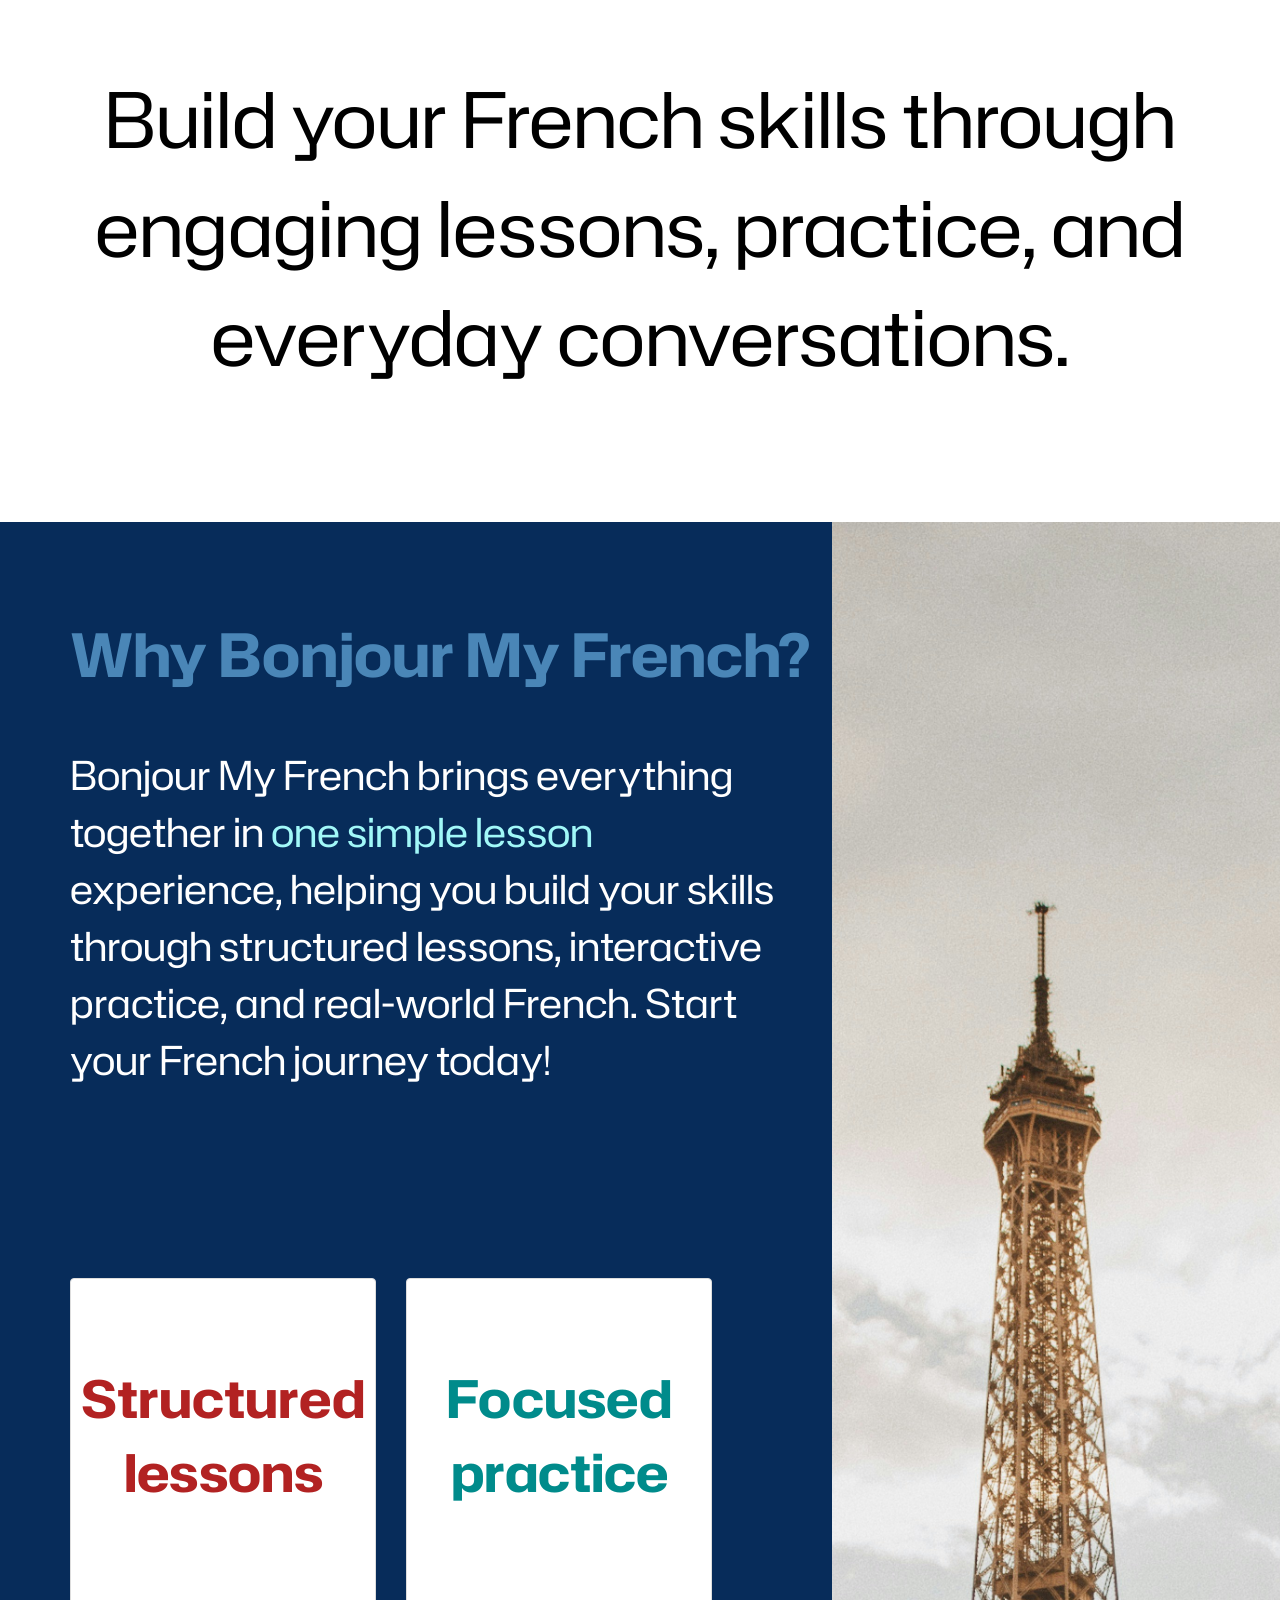
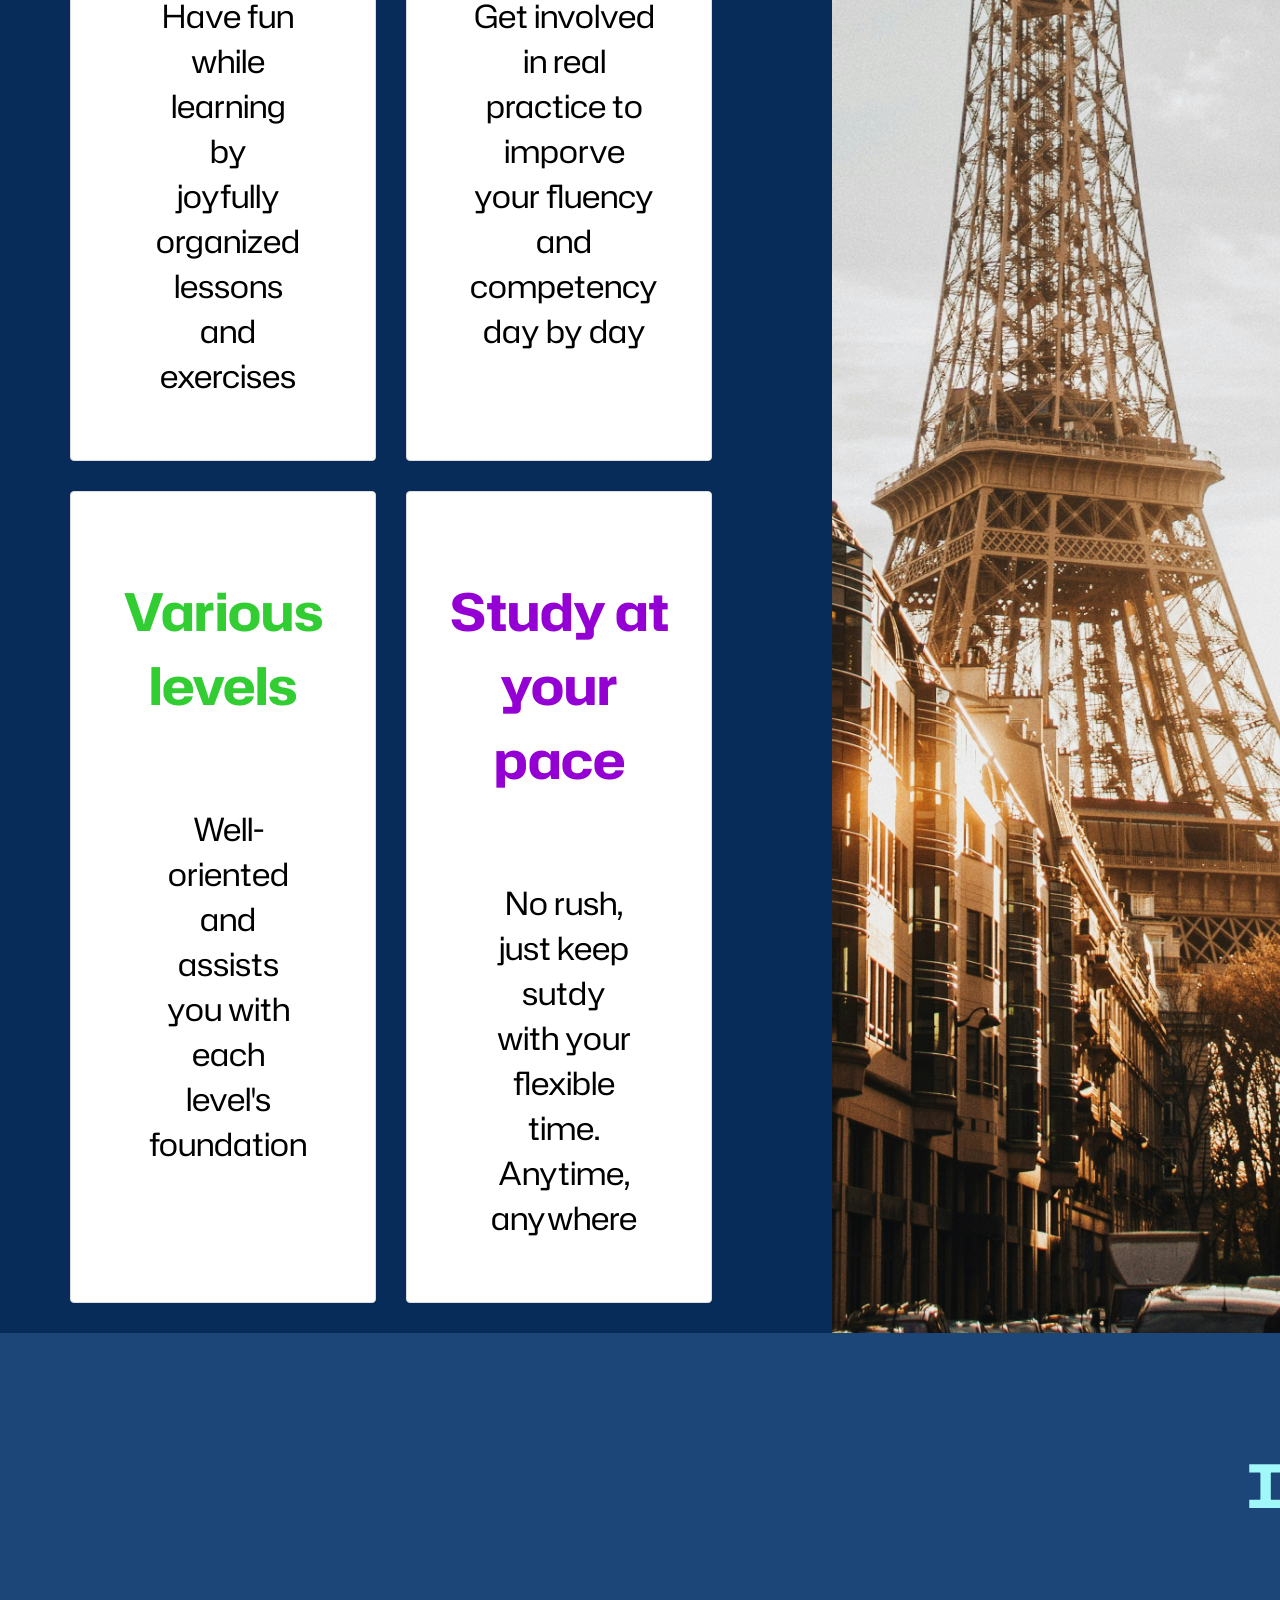
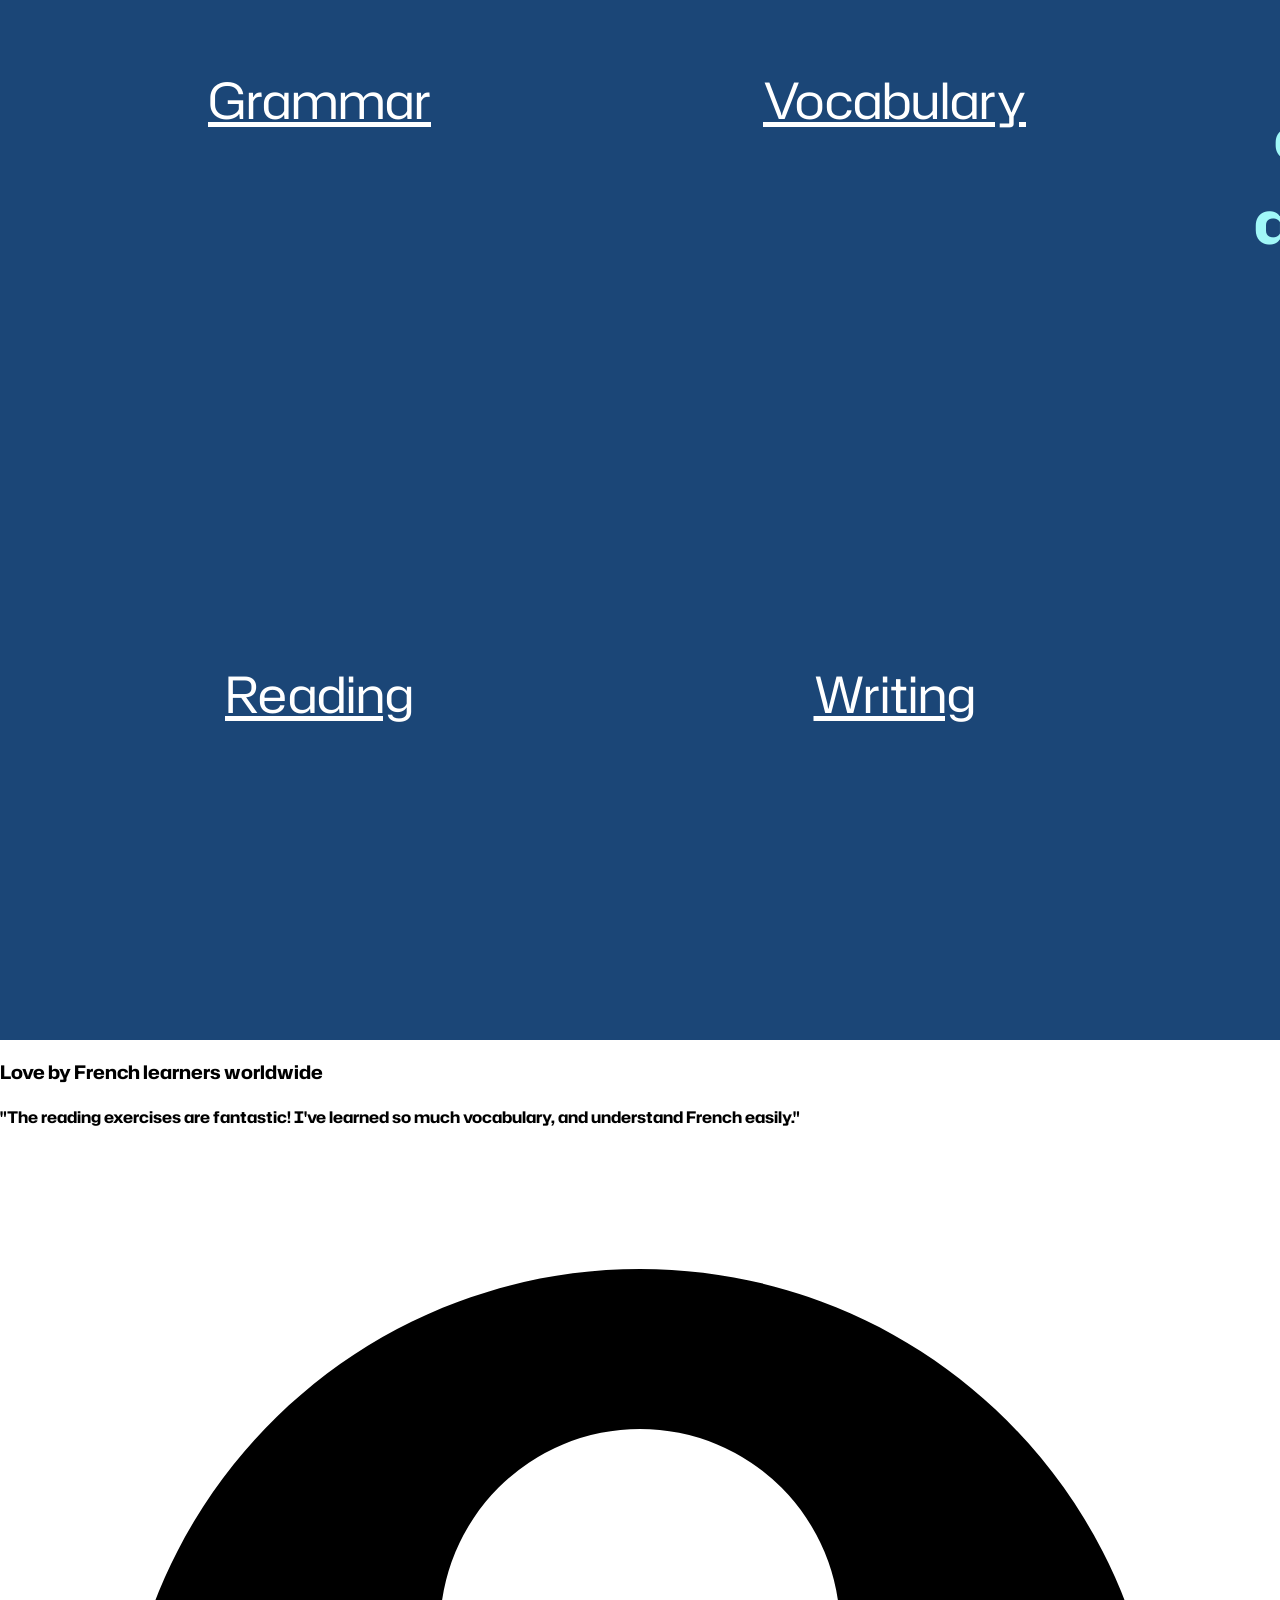
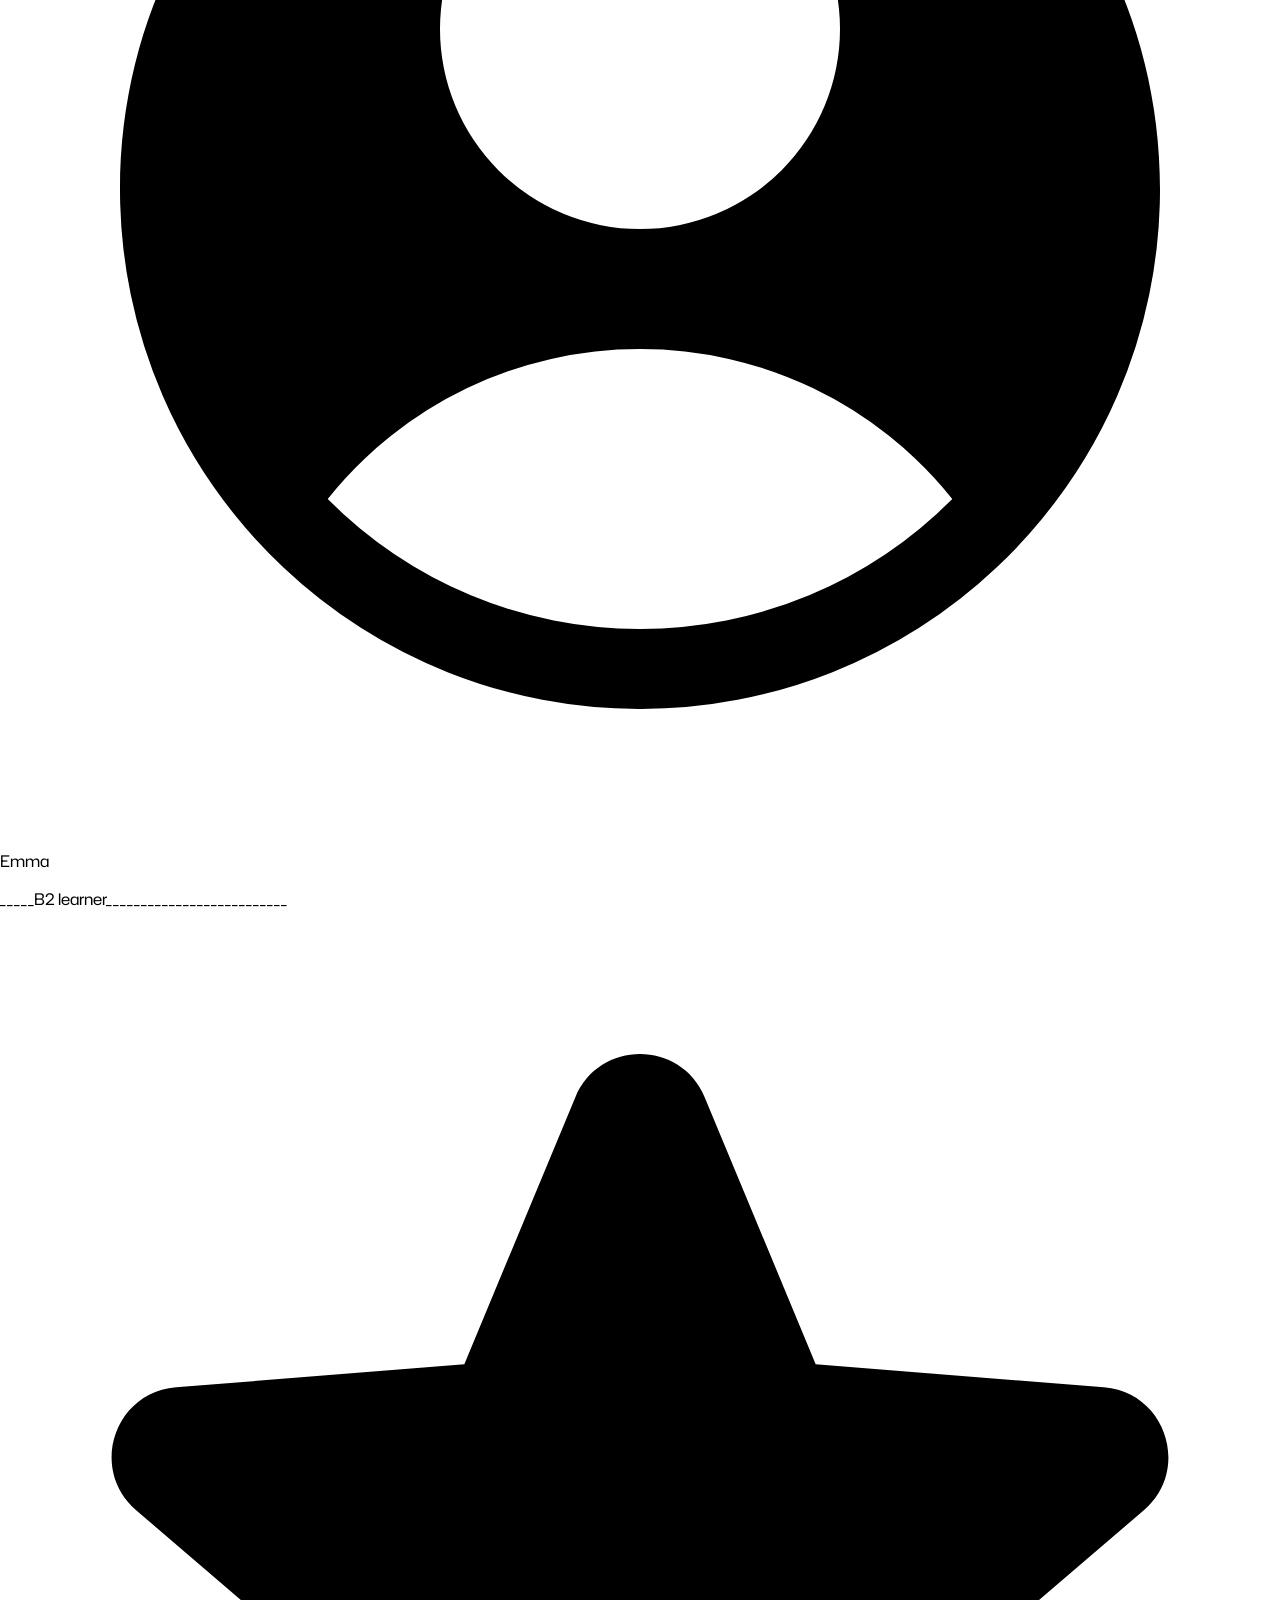
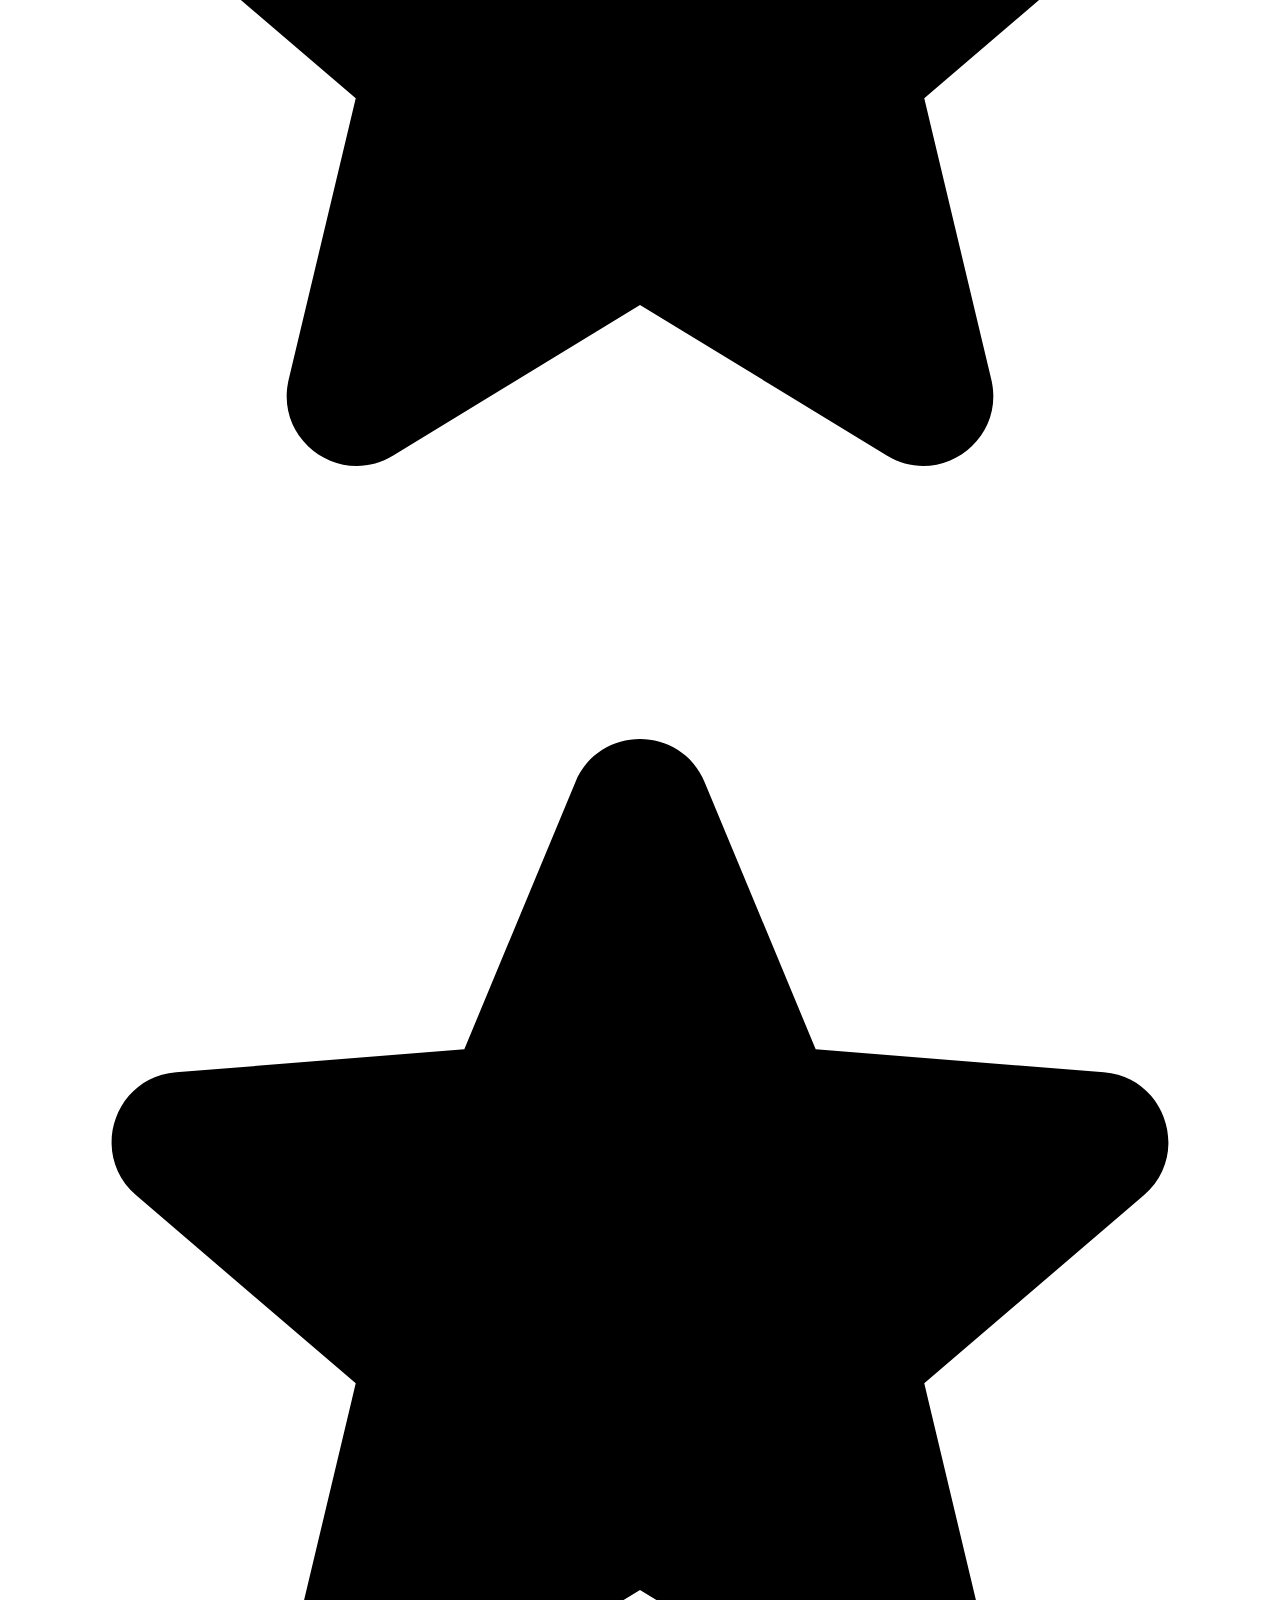
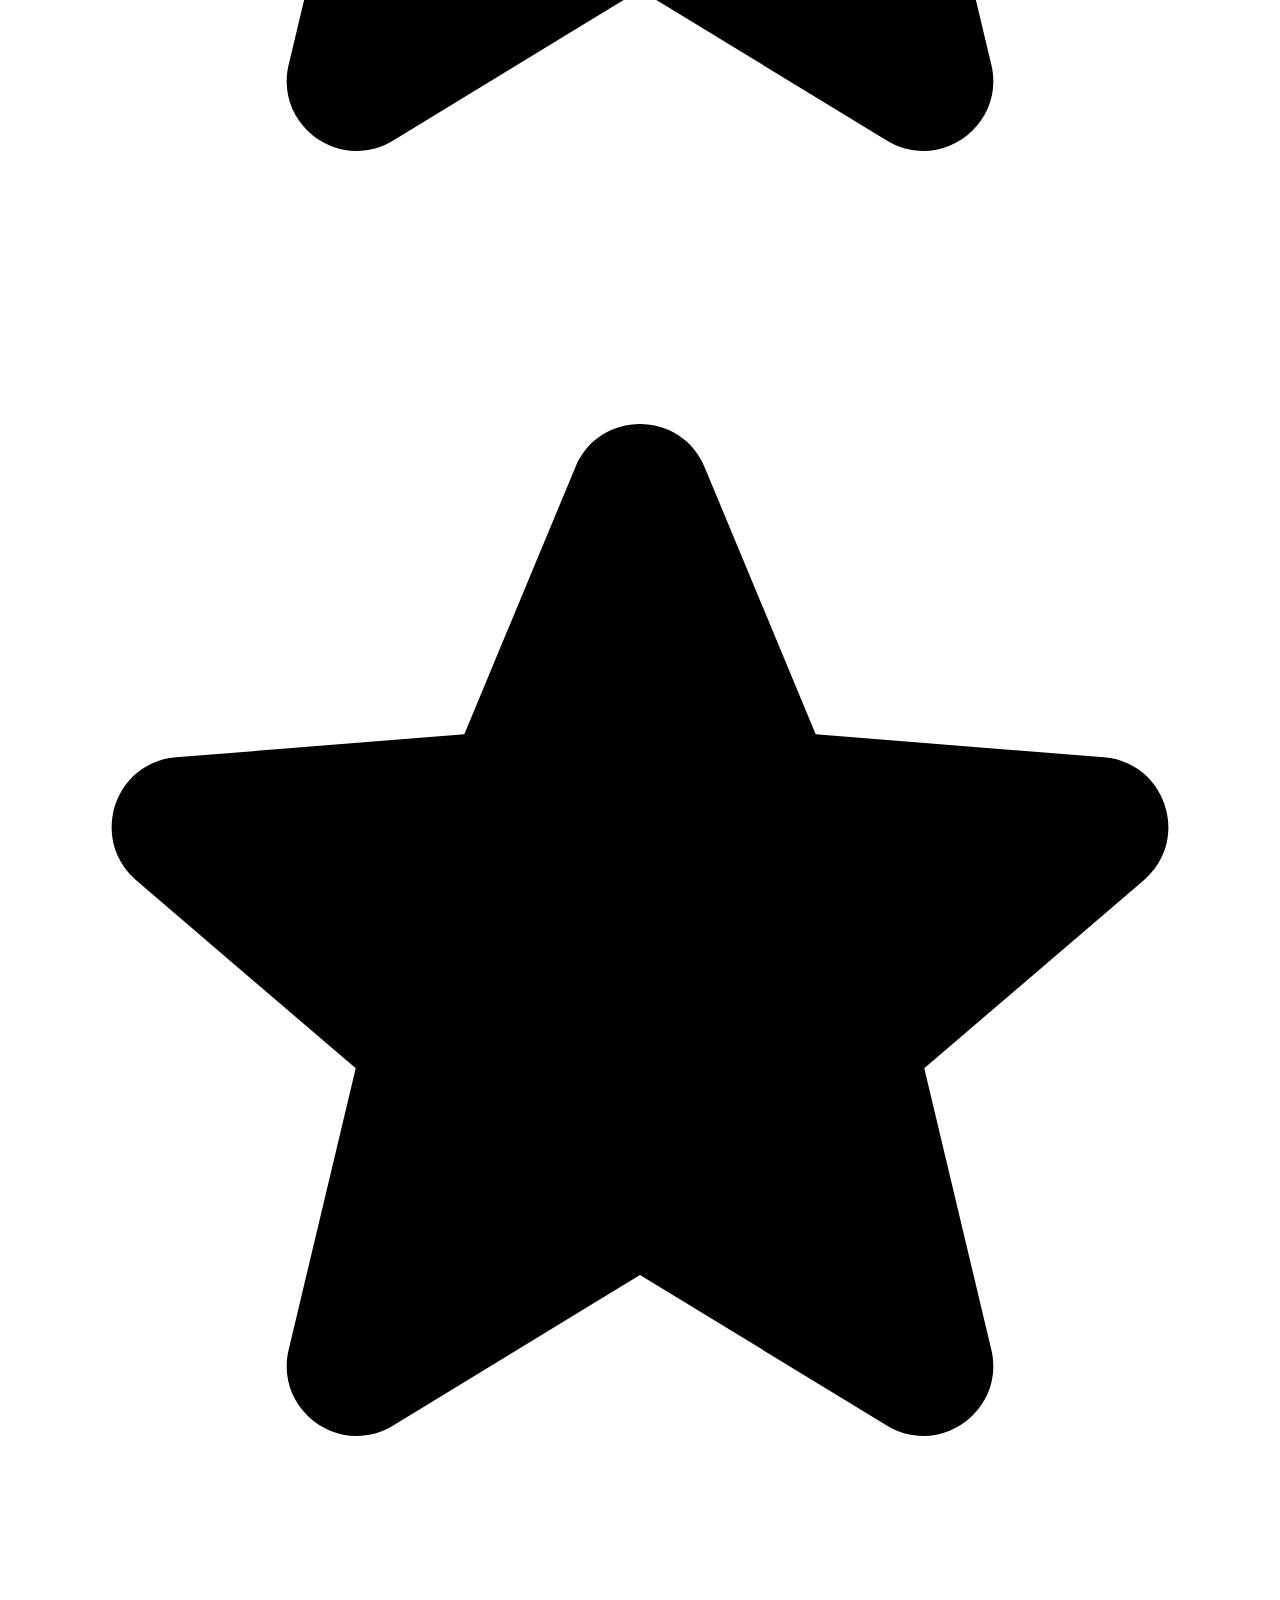
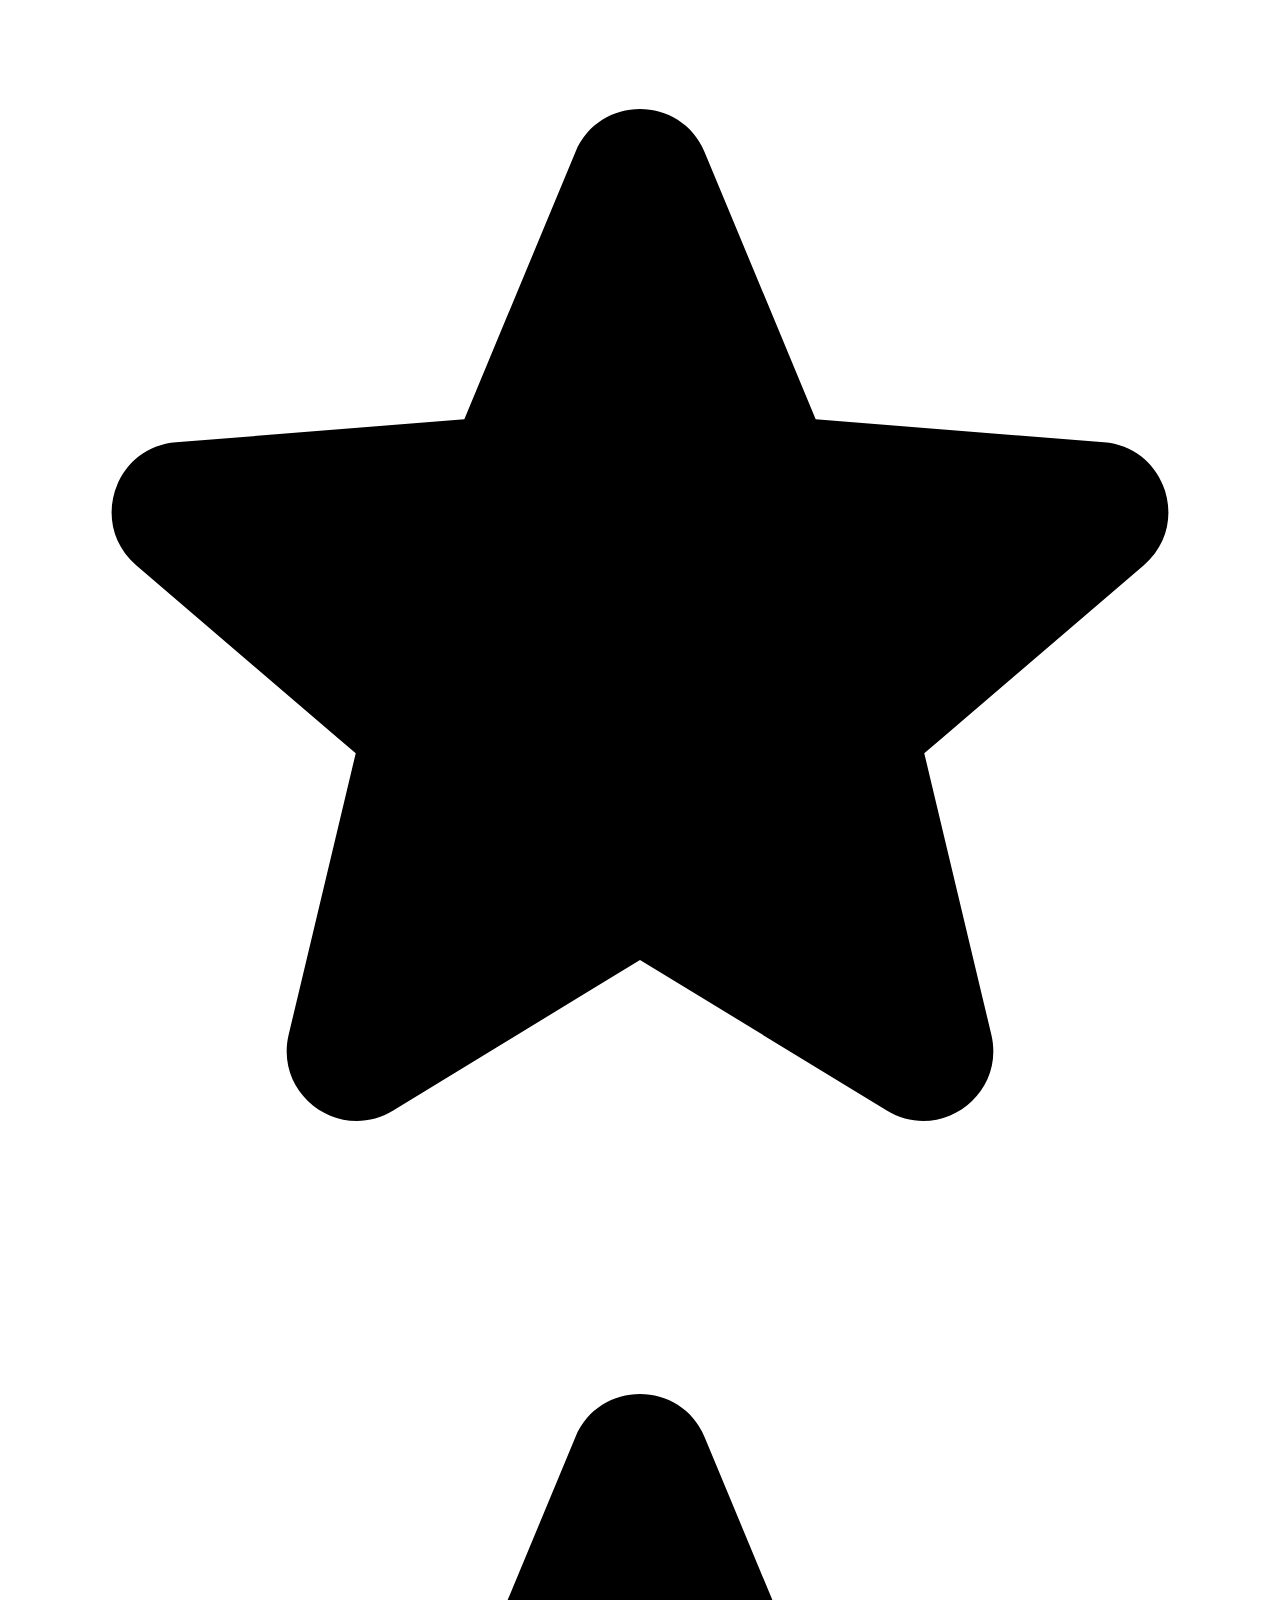
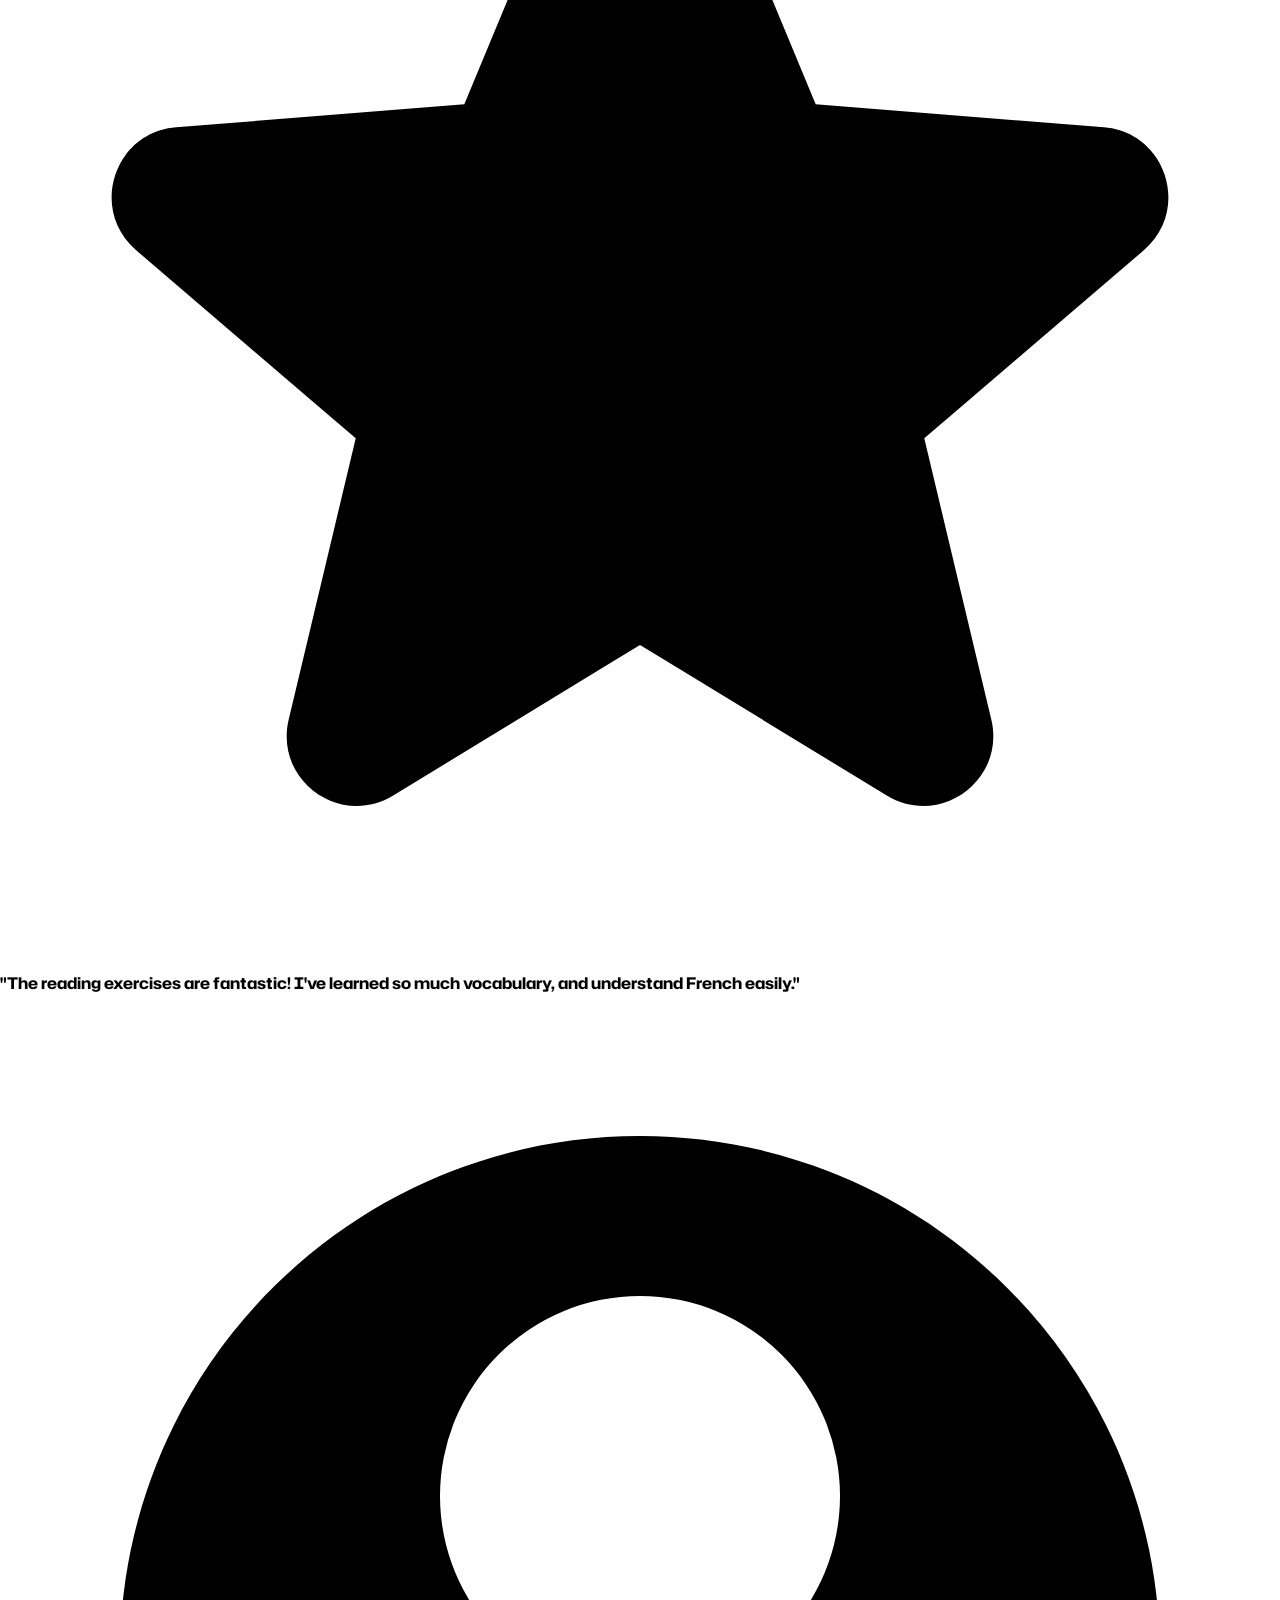
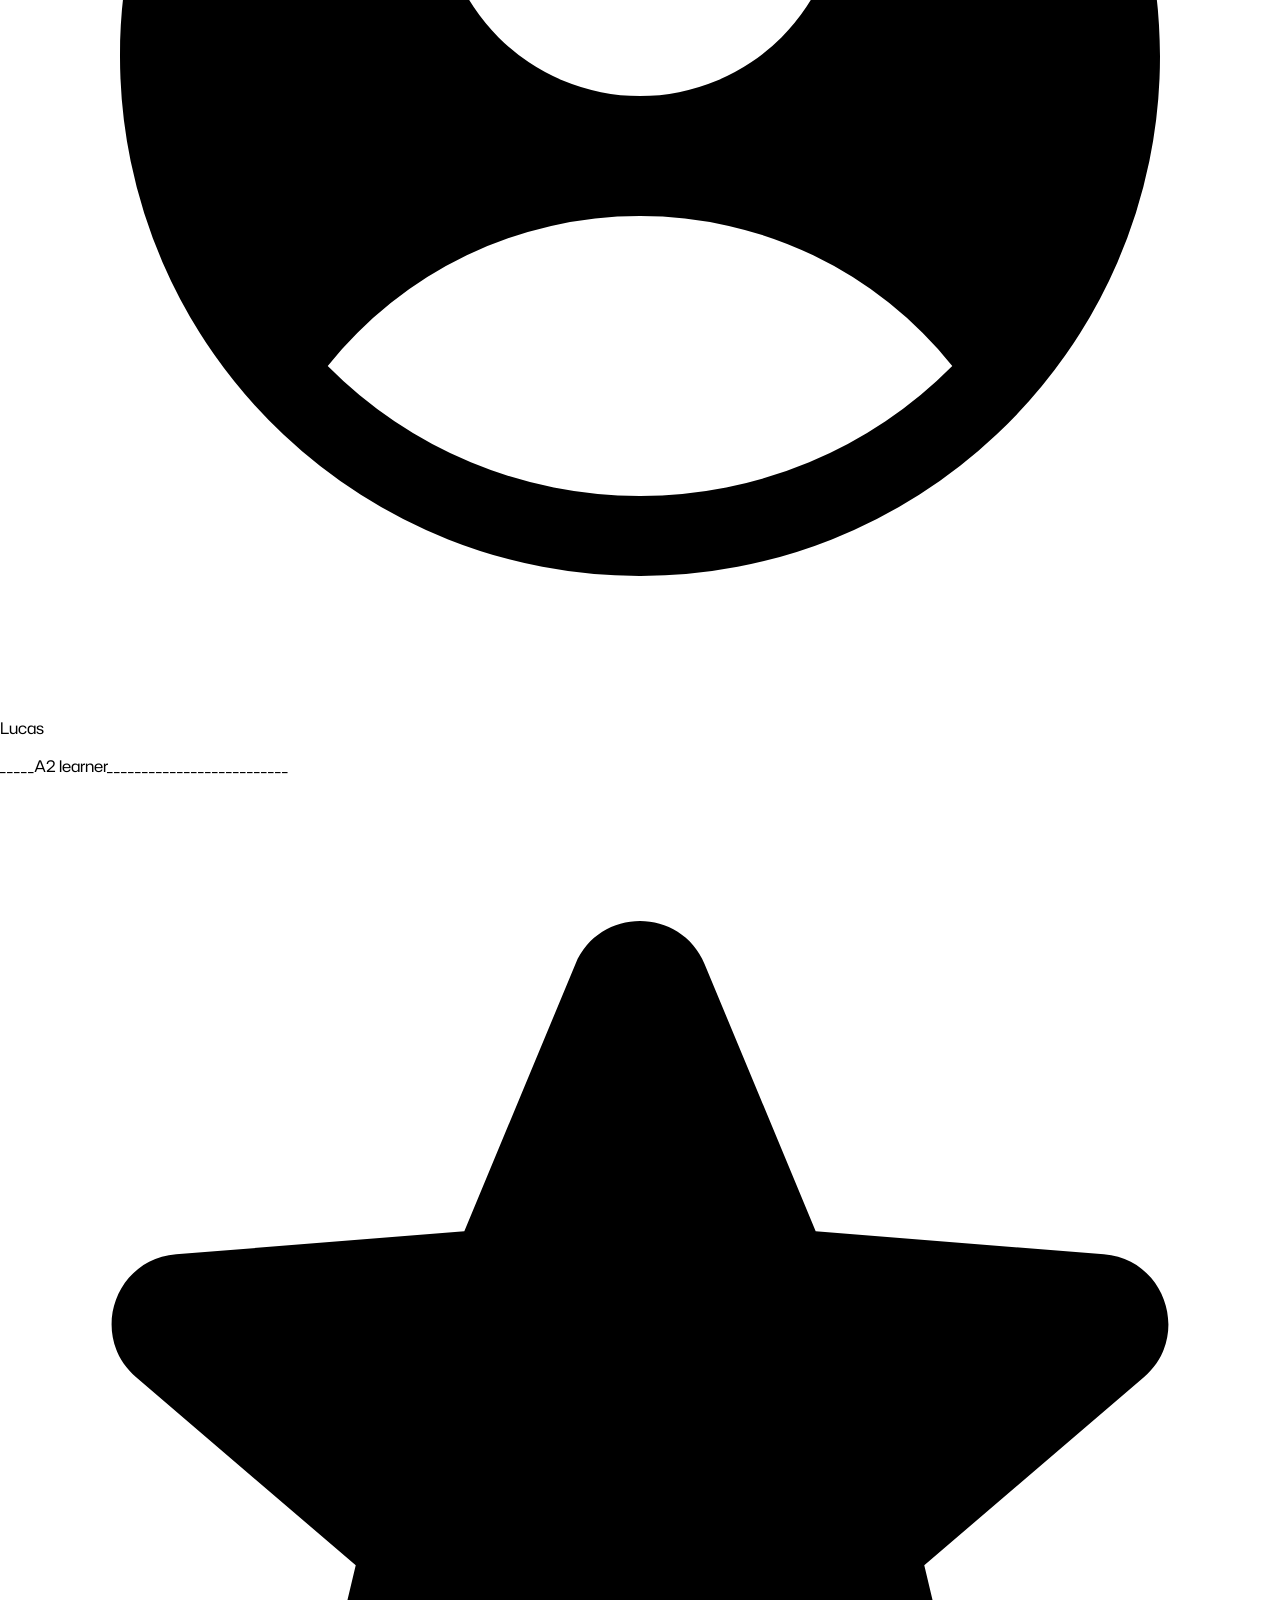
==== commit 9a0c5171: "Just finished the testimonial part" ====
--- a/index.html
+++ b/index.html
@@ -152,12 +152,14 @@
                         <div class="comment">
                               <h4>"The reading exercises are fantastic! I've learned so much vocabulary, and understand French easily."</h4>
                               <div class="testi-avatar">
-                                    <img />
-                                    <p>Emma</p>
+                                    <svg xmlns="http://www.w3.org/2000/svg" viewBox="0 0 24 24" fill="currentColor" class="testi-image">
+                                    <path fill-rule="evenodd" d="M18.685 19.097A9.723 9.723 0 0 0 21.75 12c0-5.385-4.365-9.75-9.75-9.75S2.25 6.615 2.25 12a9.723 9.723 0 0 0 3.065 7.097A9.716 9.716 0 0 0 12 21.75a9.716 9.716 0 0 0 6.685-2.653Zm-12.54-1.285A7.486 7.486 0 0 1 12 15a7.486 7.486 0 0 1 5.855 2.812A8.224 8.224 0 0 1 12 20.25a8.224 8.224 0 0 1-5.855-2.438ZM15.75 9a3.75 3.75 0 1 1-7.5 0 3.75 3.75 0 0 1 7.5 0Z" clip-rule="evenodd" />
+                                    </svg>
+                                    <p class="name">Emma</p>
                               </div>
                         </div>
                         <div class="testi-note">
-                              <p>_____B2 learner___________</p>
+                              <p class="level">_____B2 learner__________________________</p>
                               <div class="testi-star">
                                     <svg xmlns="http://www.w3.org/2000/svg" viewBox="0 0 24 24" fill="currentColor" class="star">
                                     <path fill-rule="evenodd" d="M10.788 3.21c.448-1.077 1.976-1.077 2.424 0l2.082 5.006 5.404.434c1.164.093 1.636 1.545.749 2.305l-4.117 3.527 1.257 5.273c.271 1.136-.964 2.033-1.96 1.425L12 18.354 7.373 21.18c-.996.608-2.231-.29-1.96-1.425l1.257-5.273-4.117-3.527c-.887-.76-.415-2.212.749-2.305l5.404-.434 2.082-5.005Z" clip-rule="evenodd" />
@@ -181,12 +183,14 @@
                         <div class="comment">
                               <h4>"The reading exercises are fantastic! I've learned so much vocabulary, and understand French easily."</h4>
                               <div class="testi-avatar">
-                                    <img />
-                                    <p>Lucas</p>
+                                    <svg xmlns="http://www.w3.org/2000/svg" viewBox="0 0 24 24" fill="currentColor" class="testi-image">
+                                    <path fill-rule="evenodd" d="M18.685 19.097A9.723 9.723 0 0 0 21.75 12c0-5.385-4.365-9.75-9.75-9.75S2.25 6.615 2.25 12a9.723 9.723 0 0 0 3.065 7.097A9.716 9.716 0 0 0 12 21.75a9.716 9.716 0 0 0 6.685-2.653Zm-12.54-1.285A7.486 7.486 0 0 1 12 15a7.486 7.486 0 0 1 5.855 2.812A8.224 8.224 0 0 1 12 20.25a8.224 8.224 0 0 1-5.855-2.438ZM15.75 9a3.75 3.75 0 1 1-7.5 0 3.75 3.75 0 0 1 7.5 0Z" clip-rule="evenodd" />
+                                    </svg>
+                                    <p class="name">Lucas</p>
                               </div>
                         </div>
                         <div class="testi-note">
-                              <p>_____A2 learner___________</p>
+                              <p class="level">_____A2 learner__________________________</p>
                               <div class="testi-star">
                                     <svg xmlns="http://www.w3.org/2000/svg" viewBox="0 0 24 24" fill="currentColor" class="star">
                                     <path fill-rule="evenodd" d="M10.788 3.21c.448-1.077 1.976-1.077 2.424 0l2.082 5.006 5.404.434c1.164.093 1.636 1.545.749 2.305l-4.117 3.527 1.257 5.273c.271 1.136-.964 2.033-1.96 1.425L12 18.354 7.373 21.18c-.996.608-2.231-.29-1.96-1.425l1.257-5.273-4.117-3.527c-.887-.76-.415-2.212.749-2.305l5.404-.434 2.082-5.005Z" clip-rule="evenodd" />
--- a/src/assets/styles/global.css
+++ b/src/assets/styles/global.css
@@ -0,0 +1,355 @@
+/*--------------------*/
+/*   NAVIGATION BAR   */
+/*--------------------*/
+
+body {
+      margin: 0;
+      font-family: "Hubot Sans";
+}
+.navbar {
+      background-color: #2f609f;
+      min-height: 100px;
+      position: fixed;
+      z-index: 1000;
+      width: 100%;
+}
+
+.website_identity {
+      display: flex;
+      align-items: start;
+}
+
+nav img {
+      height: 2.2vw;
+      width: 4vw;
+      margin: 3.6vh 0 0 7vh;
+      object-fit: cover;
+}
+
+nav .name {
+      color: white;
+      font-family: "Henny Penny";
+      font-size: 4vw;
+      margin: 3.2vh 0 0 2vh;
+}
+
+
+.dropdown-list {
+      display: flex;
+      align-items: center;
+      gap: 100px;
+      text-decoration: none;
+      list-style: none;
+      margin: 40px 0 0 80px;
+      padding: 0;
+}
+
+.dropdown-list a {
+      font-size: 4vw;
+      font-family: "Hubot Sans";
+      color: white;
+}
+
+.dropdown-list li {
+      cursor: pointer;
+      
+}
+
+.right-list {
+      list-style: none;
+      display: flex;
+      gap: 50px;
+      list-style: none;
+      margin: 40px 56px 0 auto;
+      padding: 0;
+}
+
+.menu-icon {
+      height: 3.8vw;
+      color: white;
+
+}
+
+.menu-icon:hover {
+      filter: drop-shadow(0 0px 40px rgb(255, 255, 255));
+      transition: all 0.1s;
+      transform: scale(1.05);
+      cursor: pointer;
+}
+
+.bell-icon {
+      height: 3.8vw;
+      color: white;
+}
+
+.bell-icon:hover {
+      filter: drop-shadow(0 0px 40px rgb(255, 255, 255));
+      transition: all 0.1s;
+      transform: scale(1.05);
+      cursor: pointer;
+}
+
+.general-list {
+      display: flex;
+      align-items: center;
+}
+
+.nav-item {
+      position: relative;
+      padding: 20px 20px;
+}
+
+
+.nav-button:hover {
+      text-shadow: 0 0px 40px rgb(255, 255, 255);
+      transition: all 0.2s;
+      transform: scale(1.05);
+      cursor: pointer;
+}
+
+.nav-item > a {
+      display: block;
+      color: white;
+      text-decoration: none;
+}
+
+.dropdown-menu {
+      list-style: none;
+      position: absolute;
+      display: none;
+      top: 100%;
+      left: 0;
+      margin: 0;
+      padding: 0;
+      min-width: 10vw;
+      background-color: white;
+      border: 1px solid #ccc;
+      z-index: 100;
+}
+
+.dropdown-menu li a {
+      text-decoration: none;
+      display: block;
+      padding: 30px 30px;
+      color: #222;
+      font-size: 3vw;  
+}
+
+.dropdown-menu li a:hover {
+      background-color: #e8effa;
+      transition: all 0.8s;
+      cursor: pointer;
+}
+
+.nav-item:hover, .nav-item:hover > .dropdown-menu, .nav-item:focus-within > .dropdown-menu {
+      display: block;
+}
+
+
+
+/*--------------------*/
+/*     BACKGROUND     */
+/*--------------------*/
+
+.hero {
+      position: relative;
+      width: 100%;
+      height: 83.7vh;
+      overflow: hidden;
+      padding-top: 20.7vh;
+}
+
+.hero-image {
+      height: 120%;
+      width: 100%;
+      object-fit: cover;
+      display: block;
+
+}
+
+.hero-text {
+      position: absolute;
+      top: 40%;
+      left: 5%;
+      z-index: 3;
+}
+
+.hero-text h1 {
+      font-size: 8vw;
+      font-family: "Hubot Sans";
+      font-style: italic;
+      color: #214473;
+}
+
+/*--------------------*/
+/*      MAIN PART     */
+/*--------------------*/
+
+/*--------------------*/
+/*        SLOGAN      */
+/*--------------------*/
+
+.slogan-part {
+      min-height: 20vh;
+      padding: 6vh 0;
+}
+
+.slogan {
+      text-align: center;
+      font-size: 11vw;
+      font-weight: bold;
+      margin: 0;
+}
+
+.sub-slogan-text {
+      font-size: 6vw;
+      text-align: center;
+}
+
+/*--------------------*/
+/*     EXPLANATION    */
+/*--------------------*/
+
+.intro {
+      display: flex;
+}
+
+.explanation {
+      background-color: #072c5a;
+      height: auto;
+      color: white;
+      width: 65%;
+}
+
+.explanation h2 {
+      font-size: 60px;
+      color:rgba(124, 202, 254, 0.573);
+      padding: 40px 0 0 70px;
+}
+
+.explanation p {
+      font-size: 40px;
+      padding: 0 40px 0 70px;
+}
+
+.explanation p span {
+      color:rgb(161, 248, 248)
+}
+
+.eiffel {
+      height: auto;
+      width: 35%;
+      object-fit: cover;
+}
+
+.intro-card {
+      display: grid;
+      grid-template-columns: repeat(auto-fit, minmax(220px, 1fr));
+      gap: 30px;
+      margin: 190px 120px 30px 70px;
+      height: auto;
+}
+
+.card-selection {
+      display: flex;
+      flex-direction: column;
+      align-items: center;
+      border: 1px solid #ddd;
+      border-radius: 4px;
+      background-color: rgb(255, 255, 255);
+      padding: 30px 40px;
+      
+}
+
+.intro-card p,h3 {
+      color: black;
+      
+}
+
+.intro-card h3 {
+      font-size: 52px;
+      text-align: center;
+      
+}
+
+.intro-card p {
+      font-size: 32px;
+      text-align: center;
+      margin-right: 20px;
+}
+
+.card1 h3 {
+      color: firebrick;
+}
+
+.card2 h3 {
+      color:darkcyan;
+}
+
+.card3 h3 {
+      color:limegreen;
+}
+
+.card4 h3 {
+      color:darkviolet;
+}
+
+/*--------------------*/
+/*       CATEGORY     */
+/*--------------------*/
+
+.category {
+      display: flex;
+      background-color: #1B4677;
+      height: auto;
+      padding-bottom: 50px;
+}
+
+.category-slogan {
+      margin: 50px 40px 0 16%;
+}
+
+.category-slogan h3 {
+      font-size: 60px;
+      color:rgb(161, 248, 248);
+      text-align:right;
+}
+
+.category-slogan p {
+      font-size: 40px;
+      color: white;
+      text-align: right;
+      margin-left: 30%;
+}
+
+.category-type {
+      display: grid;
+      grid-template-columns:repeat(2, 1fr);
+      grid-template-rows:repeat(2, 1fr);
+      margin: 70px auto 0 15%;
+      column-gap: 300px;
+      justify-content: center;
+      align-items: center;
+}
+
+.type-element {
+      font-size: 50px;
+      text-align: center;
+      color: white;
+      text-decoration: underline;
+      border-radius: 8px;
+      padding: 16px;
+
+}
+
+.type-element:hover {
+      text-shadow: 0 0 10px white;
+      transition: all 0.5s;
+      transform: scale(1.05);
+      cursor: pointer;
+}
+
+/*--------------------*/
+/*    TESTIMONIALS    */
+/*--------------------*/
+
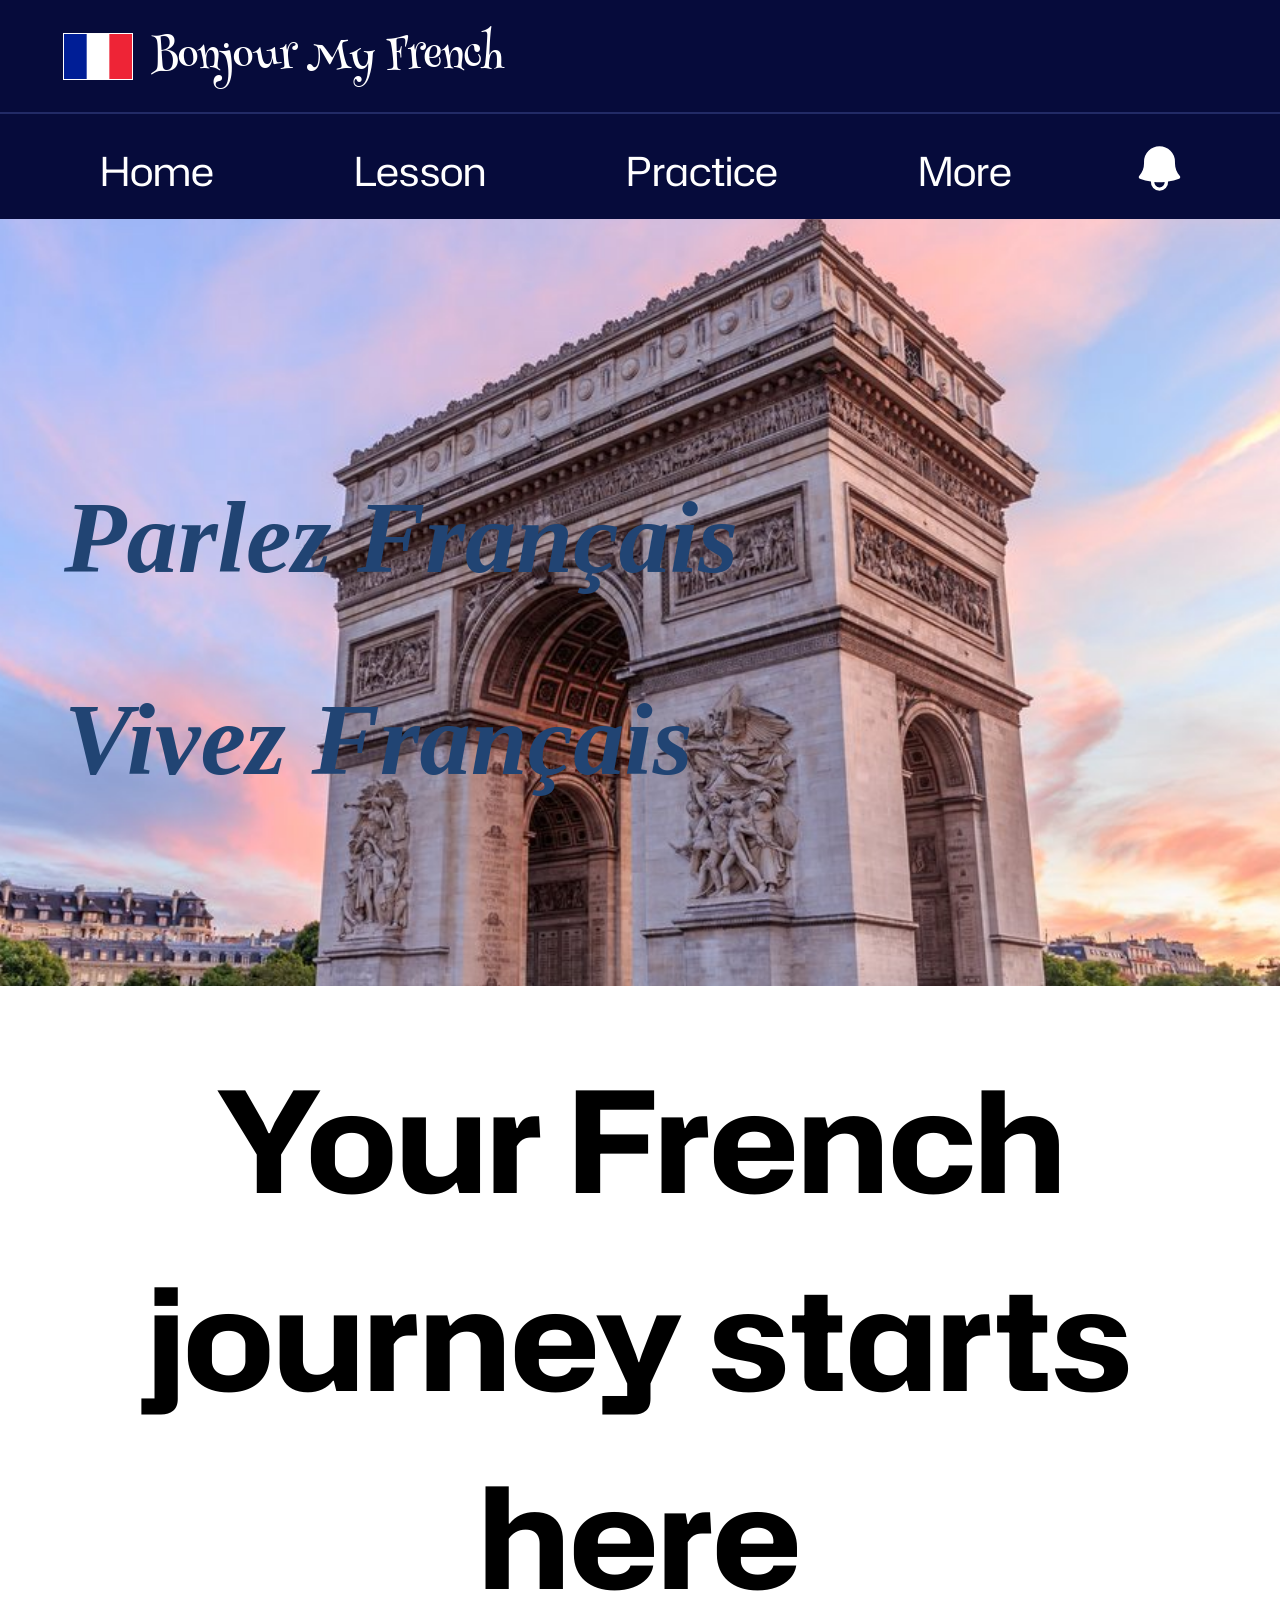
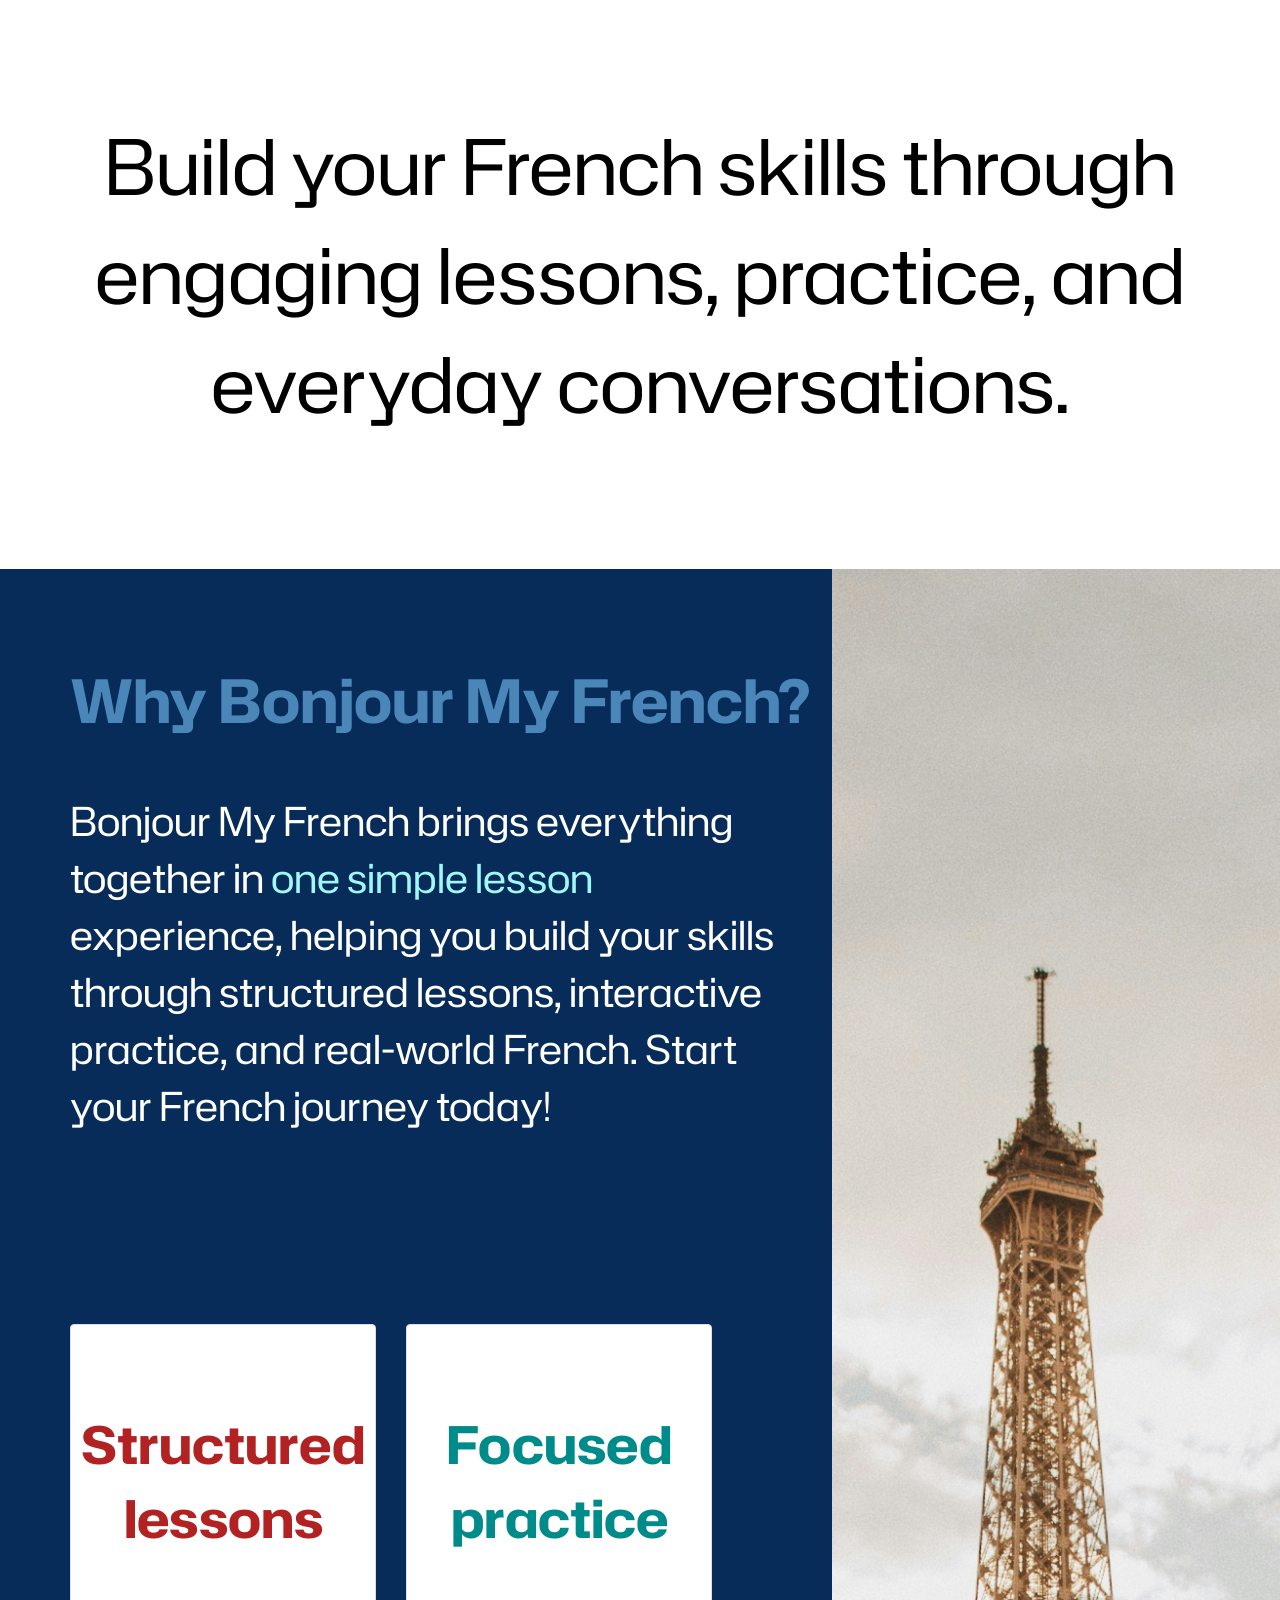
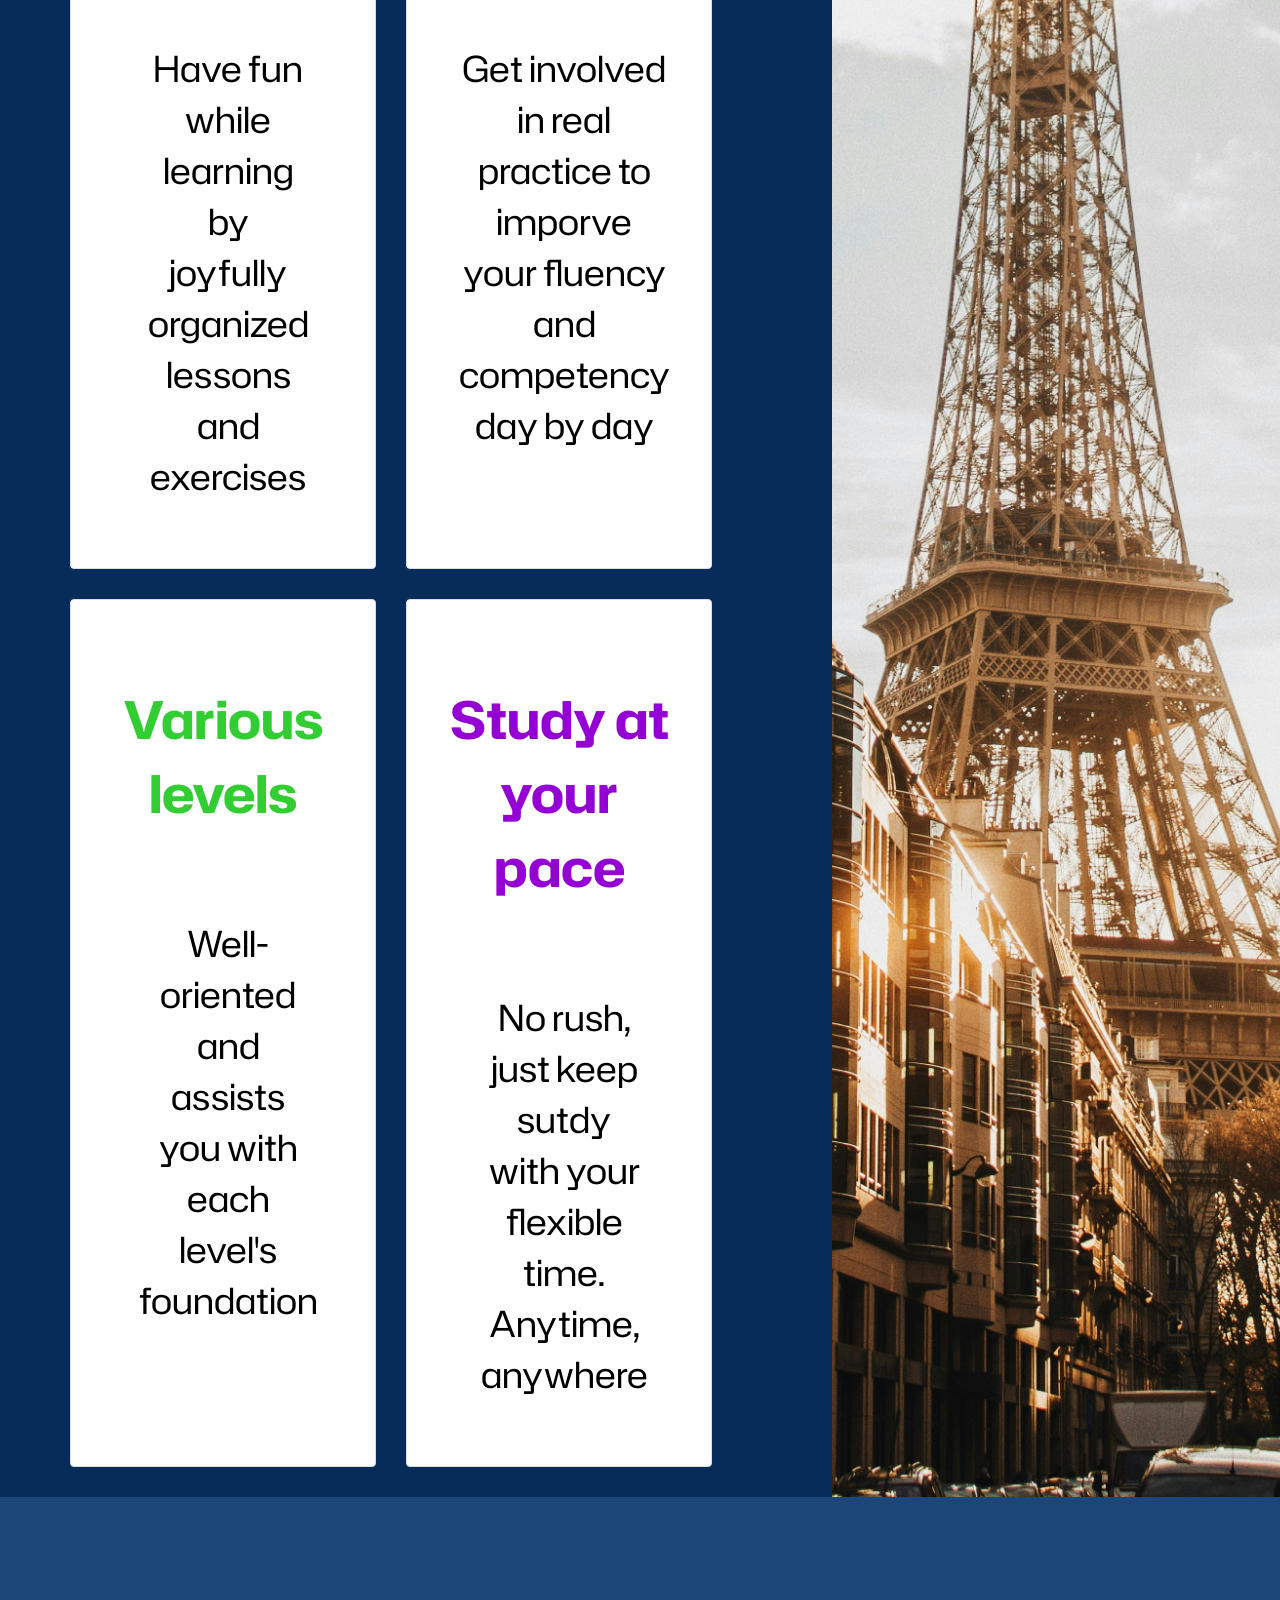
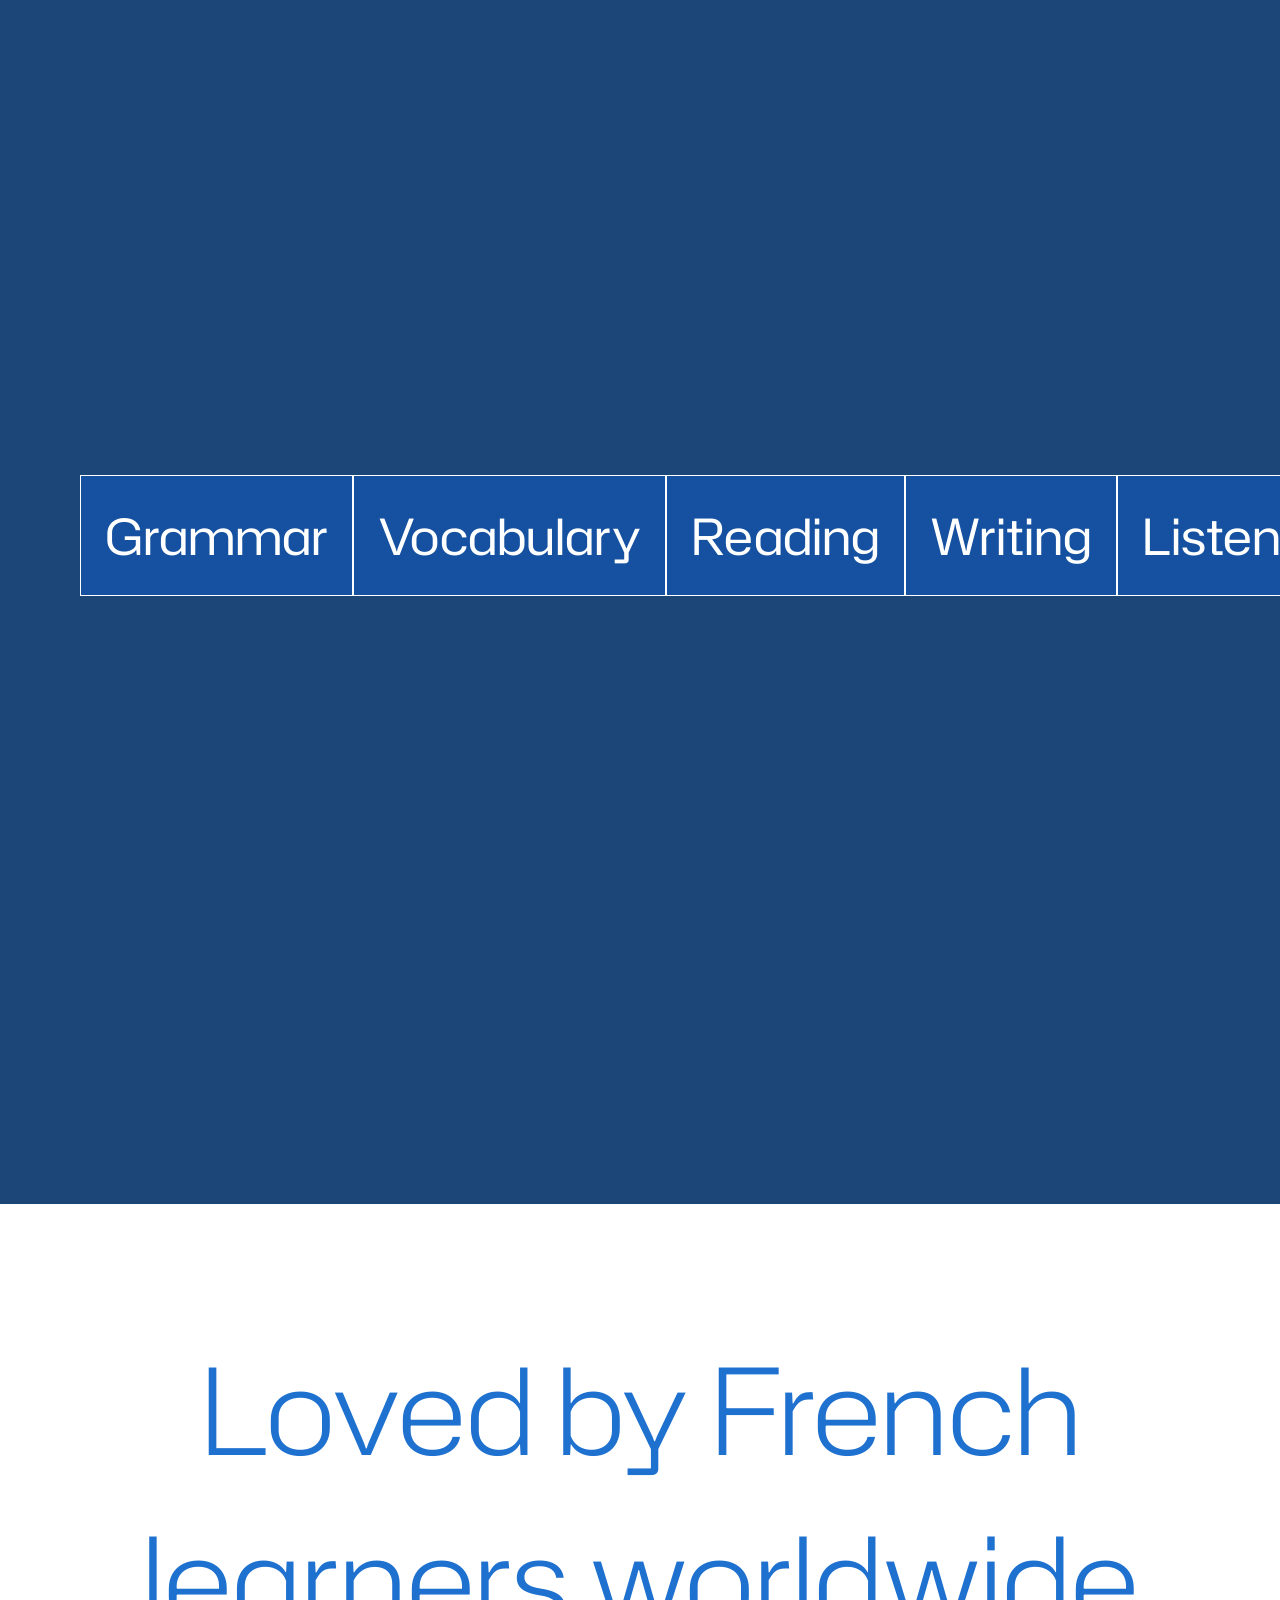
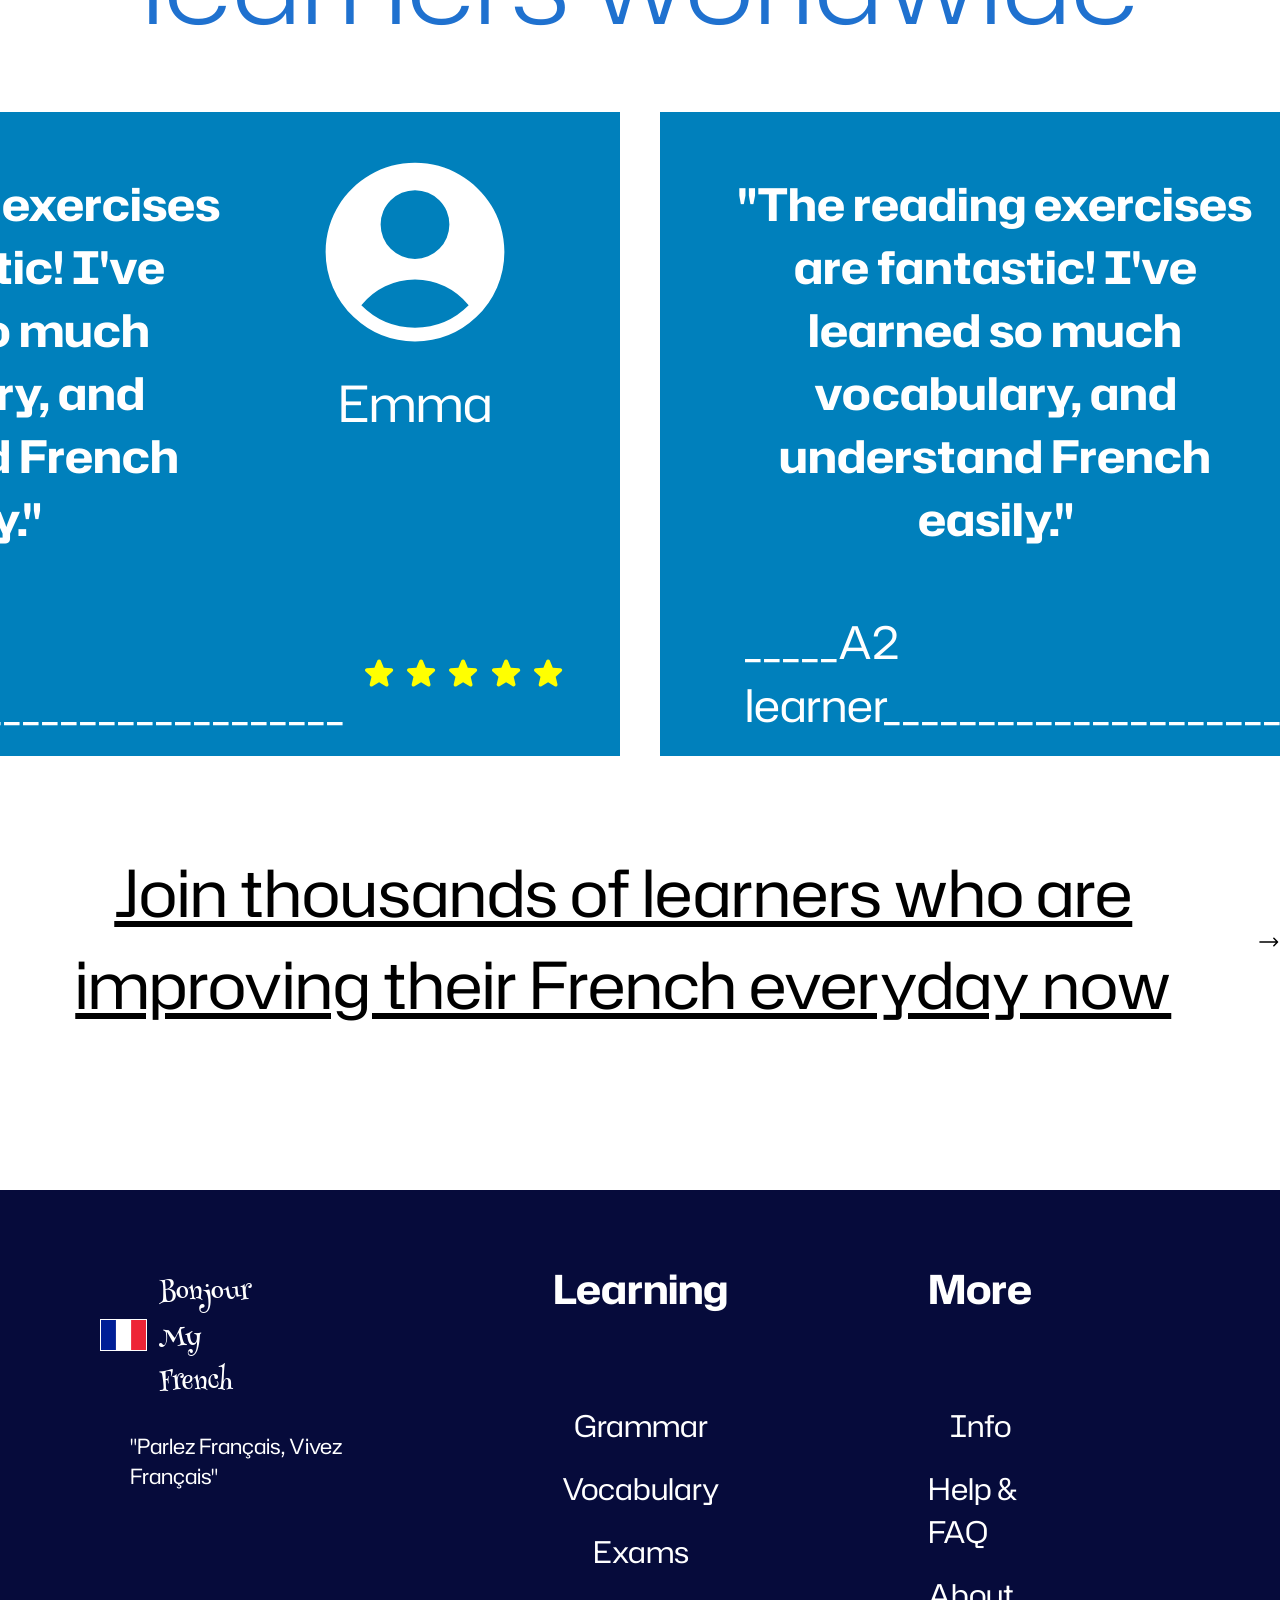
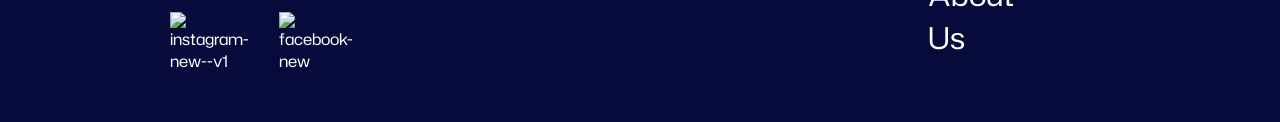
==== commit 42fbe426: "Finish the homepage of bonjour_my_french" ====
--- a/index.html
+++ b/index.html
@@ -15,6 +15,7 @@
                   <img src="src/assets/images/france_flag.png" />
                   <p class="name">Bonjour My French</p>
             </div>
+            <hr class="line" />
 
             <div class="general-list">
             <ul class="dropdown-list">
@@ -44,6 +45,14 @@
 
                               <li>
                                     <a href="#">Writing</a>
+                              </li>
+
+                              <li>
+                                    <a href="#">Listening</a>
+                              </li>
+
+                              <li>
+                                    <a href="#">Speaking</a>
                               </li>
 
                               <li>
@@ -137,6 +146,8 @@
                               <a class="type-element">Vocabulary</a>
                               <a class="type-element">Reading</a>
                               <a class="type-element">Writing</a>
+                              <a class="type-element">Listening</a>
+                              <a class="type-element">Speaking</a>
                   </div>
                   <div class="category-slogan"> 
                         <h3>Improve your French, one skill at a time</h3>
@@ -146,7 +157,7 @@
       </main>
 
       <aside>
-            <h3>Love by French learners worldwide</h3>
+            <h3>Loved by French learners worldwide</h3>
             <div class="testimonial">
                   <div class="testi-card">
                         <div class="comment">
@@ -209,8 +220,49 @@
                                     </svg>
                               </div>
                         </div>
-                  </div>
+                  </div>                        
+            </div>
+            <div class="join-now">
+                        <h4>Join thousands of learners who are improving their French everyday now</h4>  
+                        <svg xmlns="http://www.w3.org/2000/svg" viewBox="0 0 24 24" fill="currentColor" class="arrow-now">
+                              <path fill-rule="evenodd" d="M16.72 7.72a.75.75 0 0 1 1.06 0l3.75 3.75a.75.75 0 0 1 0 1.06l-3.75 3.75a.75.75 0 1 1-1.06-1.06l2.47-2.47H3a.75.75 0 0 1 0-1.5h16.19l-2.47-2.47a.75.75 0 0 1 0-1.06Z" clip-rule="evenodd" />
+                        </svg>
             </div>
       </aside>
+            <footer class="footer-part">
+                  <div class="total-left">
+                        <div class="footer-identity">
+                              <img class="frenchflag" src="src/assets/images/france_flag.png" />
+                              <p class="footer-name">Bonjour My French</p>
+                        </div>
+                        <p class="footer-slogan">"Parlez Français, Vivez Français"</p>
+                        <div class="footer-media">
+                              <img class="app-icon" src="https://img.icons8.com/color/48/instagram-new--v1.png" alt="instagram-new--v1"/>
+                              <img class="app-icon" src="https://img.icons8.com/color/48/facebook-new.png" alt="facebook-new"/>
+                        </div>
+                  </div>
+                  
+                  <div class="footer-learning">
+                        <h5>Learning</h5>
+                        <a class="footer-element">Grammar</a>
+                        <a class="footer-element">Vocabulary</a>
+                        <a class="footer-element">Exams</a>
+                  </div>
+                  
+                  <div class="footer-more">
+                        <h5>More</h5>
+                        <a class="footer-element">Info</a>
+                        <a class="footer-element">Help & FAQ</a>
+                        <a class="footer-element">About Us</a>
+                  </div>
+                  <div class="footer-intouch">
+                        <h5>Get in touch</h5>
+                        <div class="footer-email">
+                              <p>Email: hello@bonjourmyfrench.com</p>
+                              <p>&copy; 2026 Bonjour My French, All rights reserved.</p>
+                              <a>Privacy Policy</a>
+                        </div>
+                  </div>
+            </footer>
 </body>
 </html>
--- a/src/assets/styles/global.css
+++ b/src/assets/styles/global.css
@@ -5,9 +5,10 @@
 body {
       margin: 0;
       font-family: "Hubot Sans";
+      overflow-x: clip;
 }
 .navbar {
-      background-color: #2f609f;
+      background-color: #060b3b;
       min-height: 100px;
       position: fixed;
       z-index: 1000;
@@ -17,20 +18,29 @@
 .website_identity {
       display: flex;
       align-items: start;
-}
+      margin-bottom: 17px;
+      margin-top: 3px;
+}
+
+.line {
+      border: 0.2px solid #222b66;
+      width: 100%;
+}
+
 
 nav img {
-      height: 2.2vw;
-      width: 4vw;
-      margin: 3.6vh 0 0 7vh;
+      height: 45px;
+      width: auto;
+      border: 0.1px solid white;
+      margin: 30px 0 0 7vh;
       object-fit: cover;
 }
 
 nav .name {
       color: white;
       font-family: "Henny Penny";
-      font-size: 4vw;
-      margin: 3.2vh 0 0 2vh;
+      font-size: 40px;
+      margin: 20px 0 0 2vh;
 }
 
 
@@ -40,12 +50,12 @@
       gap: 100px;
       text-decoration: none;
       list-style: none;
-      margin: 40px 0 0 80px;
+      margin: 0 0 0 80px;
       padding: 0;
 }
 
 .dropdown-list a {
-      font-size: 4vw;
+      font-size: 40px;
       font-family: "Hubot Sans";
       color: white;
 }
@@ -58,14 +68,15 @@
 .right-list {
       list-style: none;
       display: flex;
-      gap: 50px;
+      gap: 100px;
       list-style: none;
-      margin: 40px 56px 0 auto;
+      margin: 0 56px 0 auto;
       padding: 0;
 }
 
 .menu-icon {
-      height: 3.8vw;
+      height: 55px;
+      width: auto;
       color: white;
 
 }
@@ -78,7 +89,8 @@
 }
 
 .bell-icon {
-      height: 3.8vw;
+      height: 55px;
+      width: auto;
       color: white;
 }
 
@@ -132,7 +144,7 @@
       display: block;
       padding: 30px 30px;
       color: #222;
-      font-size: 3vw;  
+      font-size: 35px;  
 }
 
 .dropdown-menu li a:hover {
@@ -154,9 +166,9 @@
 .hero {
       position: relative;
       width: 100%;
-      height: 83.7vh;
+      height: 86vh;
       overflow: hidden;
-      padding-top: 20.7vh;
+      padding-top: 212px;
 }
 
 .hero-image {
@@ -273,7 +285,7 @@
 }
 
 .intro-card p {
-      font-size: 32px;
+      font-size: 36px;
       text-align: center;
       margin-right: 20px;
 }
@@ -306,7 +318,7 @@
 }
 
 .category-slogan {
-      margin: 50px 40px 0 16%;
+      margin: 50px 70px 0 70px;
 }
 
 .category-slogan h3 {
@@ -323,22 +335,19 @@
 }
 
 .category-type {
-      display: grid;
-      grid-template-columns:repeat(2, 1fr);
-      grid-template-rows:repeat(2, 1fr);
-      margin: 70px auto 0 15%;
-      column-gap: 300px;
+      display: flex;
       justify-content: center;
       align-items: center;
+      margin: 20px auto 0px 80px;
 }
 
 .type-element {
       font-size: 50px;
       text-align: center;
       color: white;
-      text-decoration: underline;
-      border-radius: 8px;
-      padding: 16px;
+      border: 0.5px solid white;
+      padding: 24px;
+      background-color: #1551a0;
 
 }
 
@@ -353,3 +362,227 @@
 /*    TESTIMONIALS    */
 /*--------------------*/
 
+aside h3 {
+      font-size: 120px;
+      color: #1f71cf;
+      font-weight: 300;
+      text-align: center;
+      margin-bottom: 50px;
+}
+
+.testimonial {
+      display: flex;
+      gap: 40px;
+      justify-content: center;
+      align-items: center;
+      margin: 0 120px 90px 120px;
+      color: white;
+
+}
+
+.testi-card {
+      height: auto;
+      width:fit-content;
+      background-color: #0080bc;
+      
+}
+
+.testi-star {
+      display: flex;
+      gap: 8px;
+      align-items: center;
+}
+
+.star {
+      height: 3.8vh;
+      color: yellow;
+      width: auto;
+}
+
+.comment {
+      display: flex;
+      gap: 2vw;
+      margin: 0 45px;
+}
+
+.comment h4 {
+      font-size: 45px;
+      margin-right: 2vw;
+      text-align: center;
+}
+
+.testi-note {
+      display: flex;
+      gap: 1.5vw;
+      margin: 0 55px 20px 45px;
+      align-items: center;
+      justify-content: space-between;
+}
+
+.level {
+      font-size: 45px;
+      margin: 0 0 0 40px;
+}
+
+.name {
+      margin-top: 0;
+      font-size: 50px;
+      margin-right: 50px;
+      text-align: center;
+}
+
+.testi-image {
+      margin-right: 50px;
+      margin-top: 30px;
+      height: 220px;
+      width: auto;
+}
+
+.join-now {
+      display: flex;
+      gap: 10px;
+      align-items: center;
+      justify-content: center;
+      text-decoration: underline;
+      width: fit-content;
+      margin: 0 auto 160px auto;
+      padding: 0;
+
+}
+
+.join-now h4 {
+      font-size: 65px;
+      font-weight:normal;
+      text-align: center;
+      padding: 0;
+      margin: 0;
+}
+
+.arrow-now {
+      height: 40px;
+      width: auto;
+      margin-top: 8px;
+      font-weight: 800;
+      padding: 0;
+}
+
+.join-now:hover {
+      text-shadow: 0 0 1.5px black;
+      transition: all 0.5s;
+      transform: scale(1.02);
+      cursor: pointer;
+      text-decoration: underline;
+}
+
+/*--------------------*/
+/*       FOOTERS      */
+/*--------------------*/
+
+.footer-part {
+      display: flex;
+      align-items: start;
+      background-color: #060b3b;
+      color: white;
+      gap: 200px;
+      padding-top: 50px;
+      padding-bottom: 50px;
+}
+
+.footer-part h5 {
+      font-size: 40px;
+      margin-top: 20px;
+}
+
+.frenchflag {
+      height: 30px;
+      width: auto;
+      border: 0.1px solid white;
+}
+
+.footer-identity {
+      display: flex;
+      align-items: center;
+      gap: 12px;
+      font-size: 25px;
+      font-family: "Henny Penny";
+      margin: 0 0 0 100px;
+      padding-right: 80px;
+}
+
+.footer-identity p {
+      margin-top: 31px;
+}
+
+.footer-slogan {
+      margin-left: 130px;
+      margin-top: 0;
+      padding: 0;
+      font-size: 21px;
+}
+
+.footer-media {
+      display: flex;
+      gap: 30px;
+      align-items: center;
+      margin-left: 170px;
+}
+
+.app-icon {
+      color: white;
+}
+
+
+.footer-element {
+      font-size: 30px;
+}
+
+.footer-learning {
+      display: flex;
+      flex-direction: column;
+      align-items: center;
+      gap: 20px;
+}
+
+.footer-more {
+      display: flex;
+      flex-direction: column;
+      align-items: center;
+      gap: 20px;
+      padding-right: 600px;
+}
+
+.footer-email {
+      font-size: 30px;
+}
+
+.footer-email a:hover {
+      transition: all 0.5s;
+      text-shadow: 0 0 2px white;
+      cursor: pointer;
+}
+
+.footer-element:hover {
+      transition: all 0.5s;
+      text-shadow: 0 0 2px white;
+      cursor: pointer;
+}
+
+.app-icon {
+      color: white;
+      height: 60px;
+      width: auto;
+      padding-top: 100px;
+}
+
+.app-icon:hover {
+      cursor: pointer;
+      
+}
+
+article {
+      background-color: #060b3b;
+      margin-top: 0;
+      padding: 0;
+}
+
+
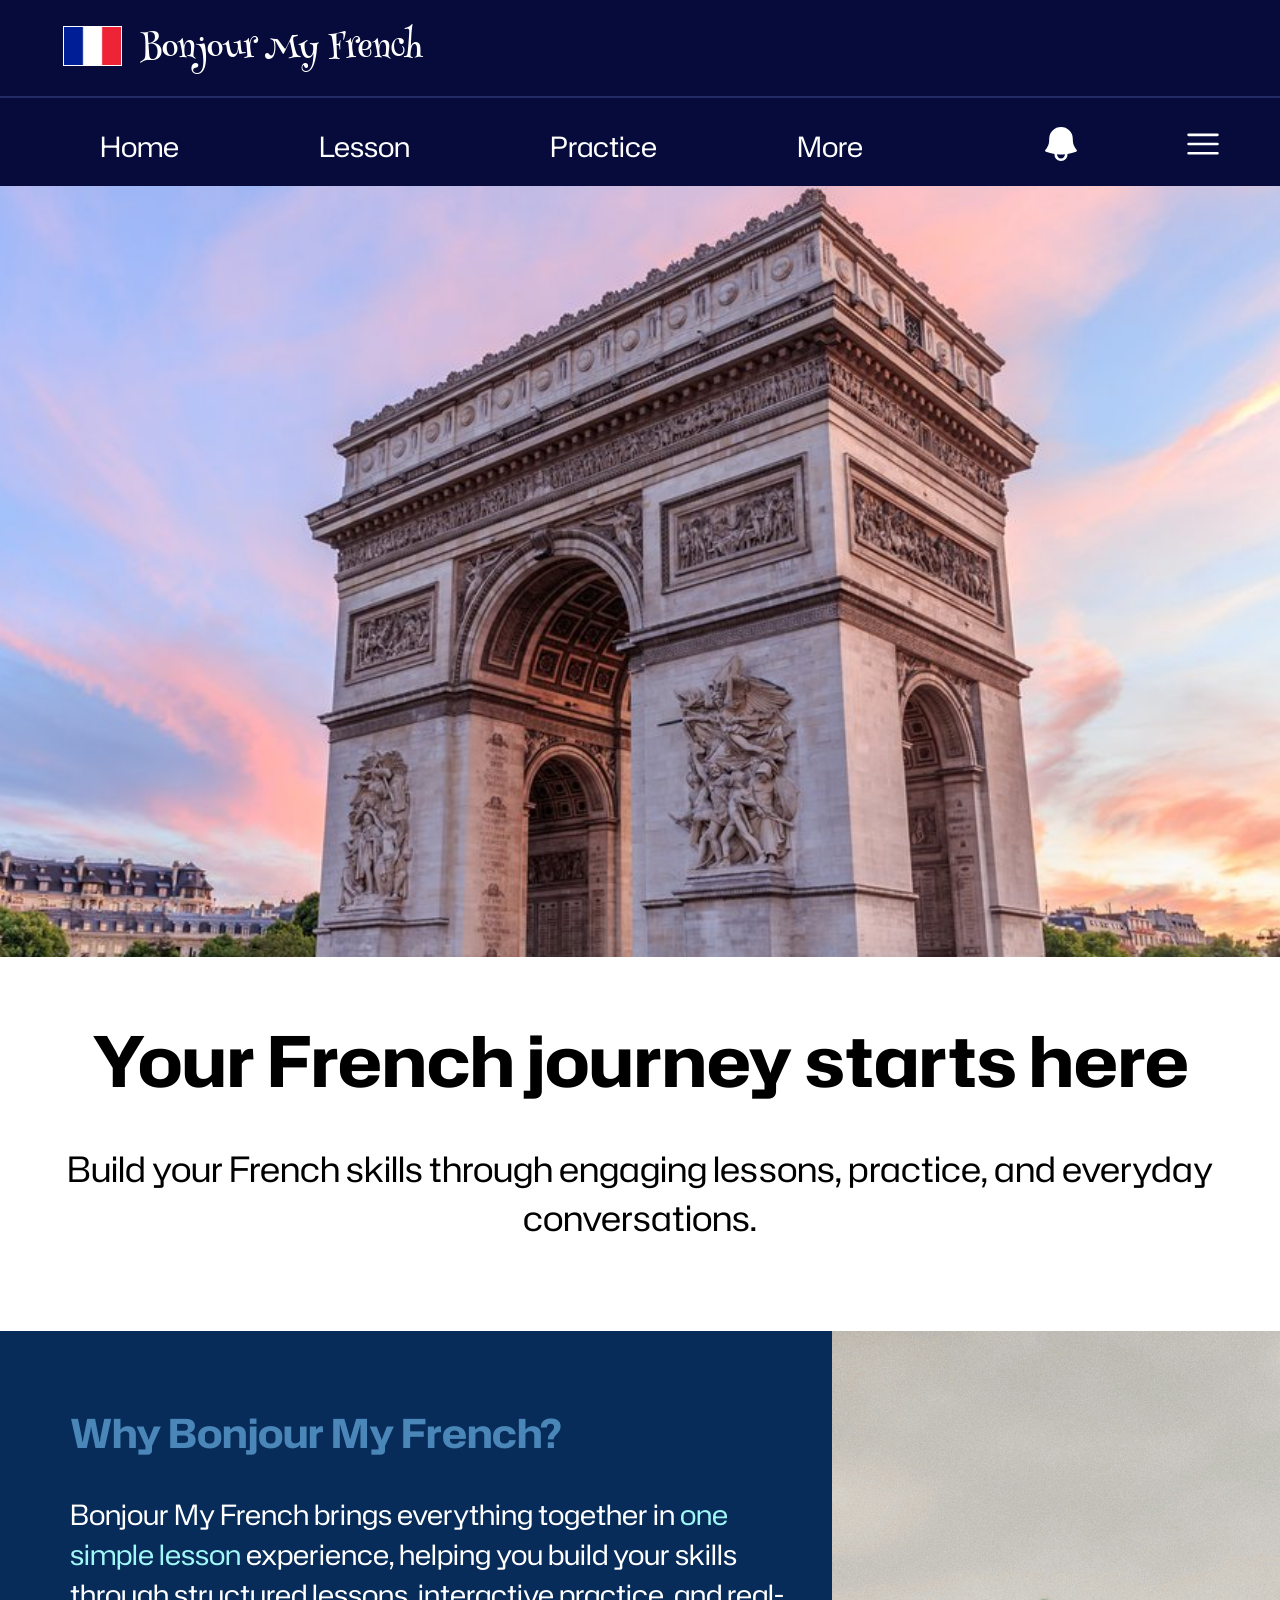
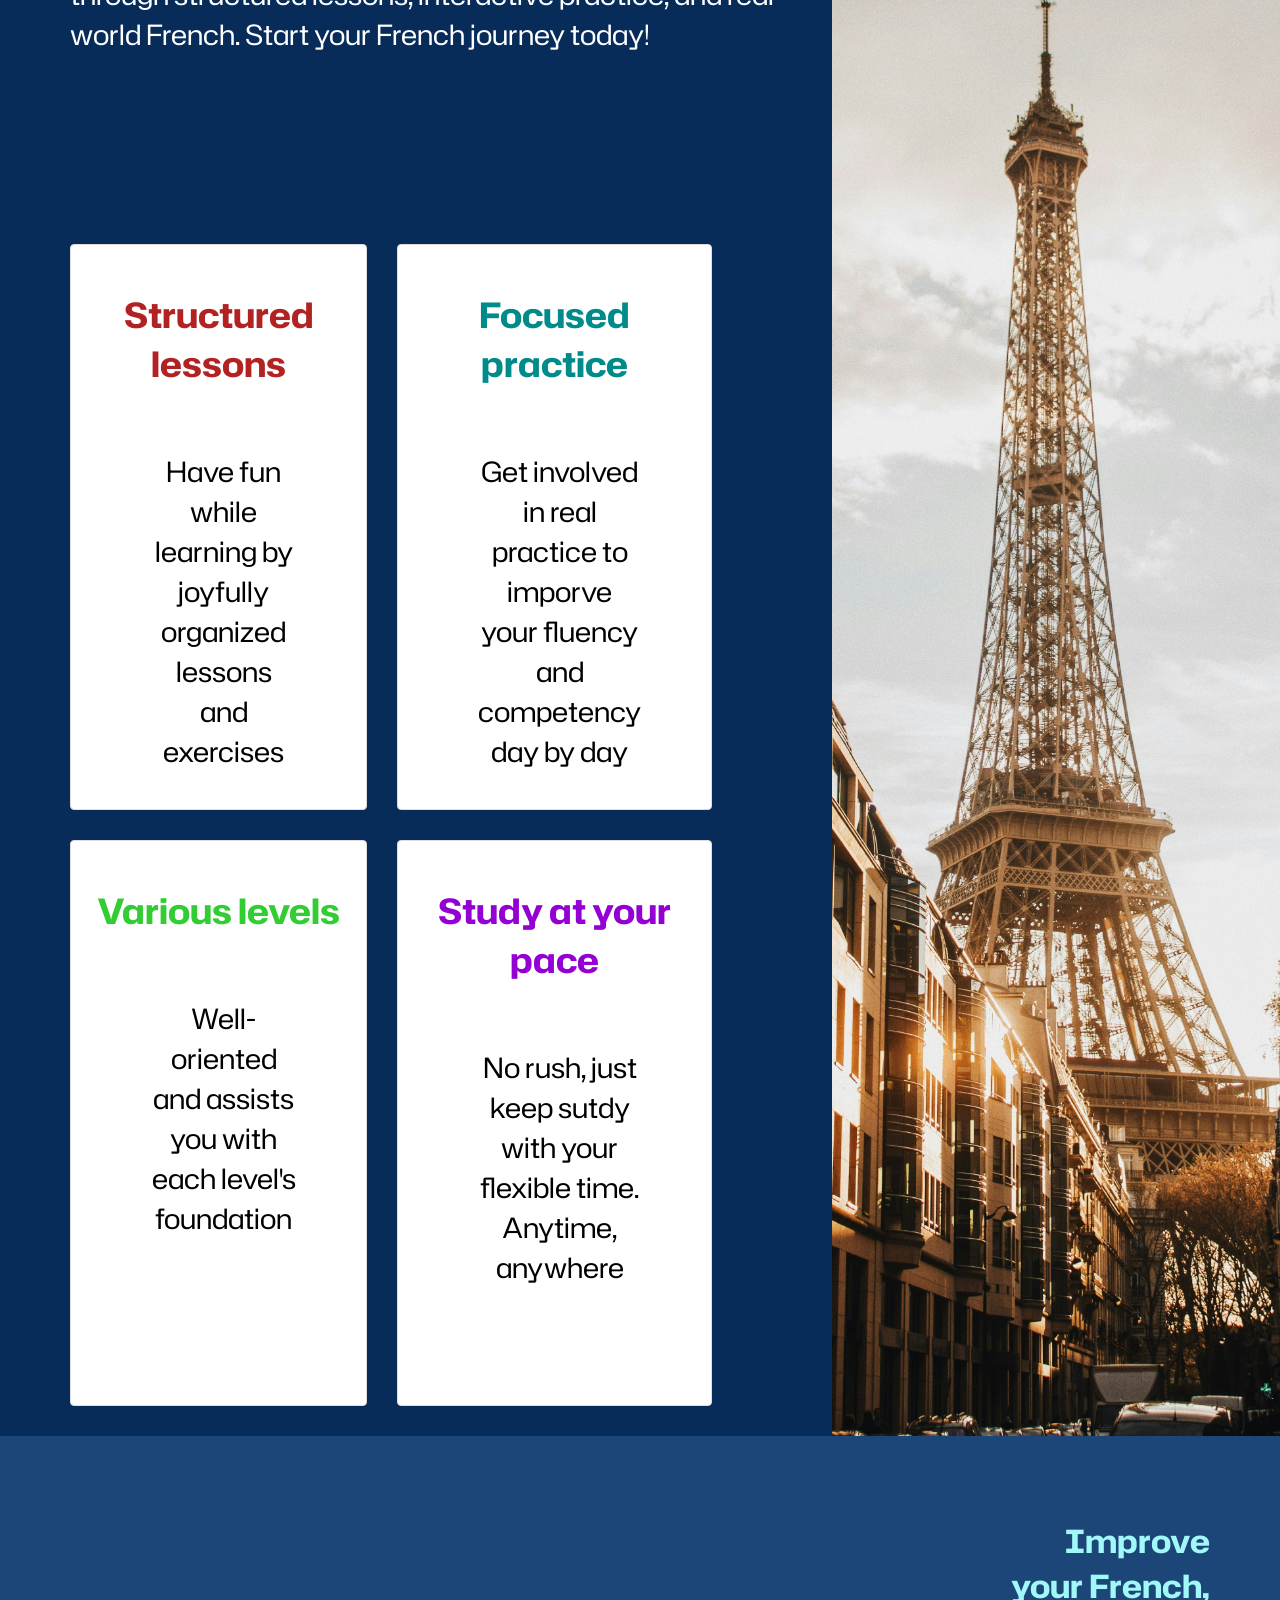
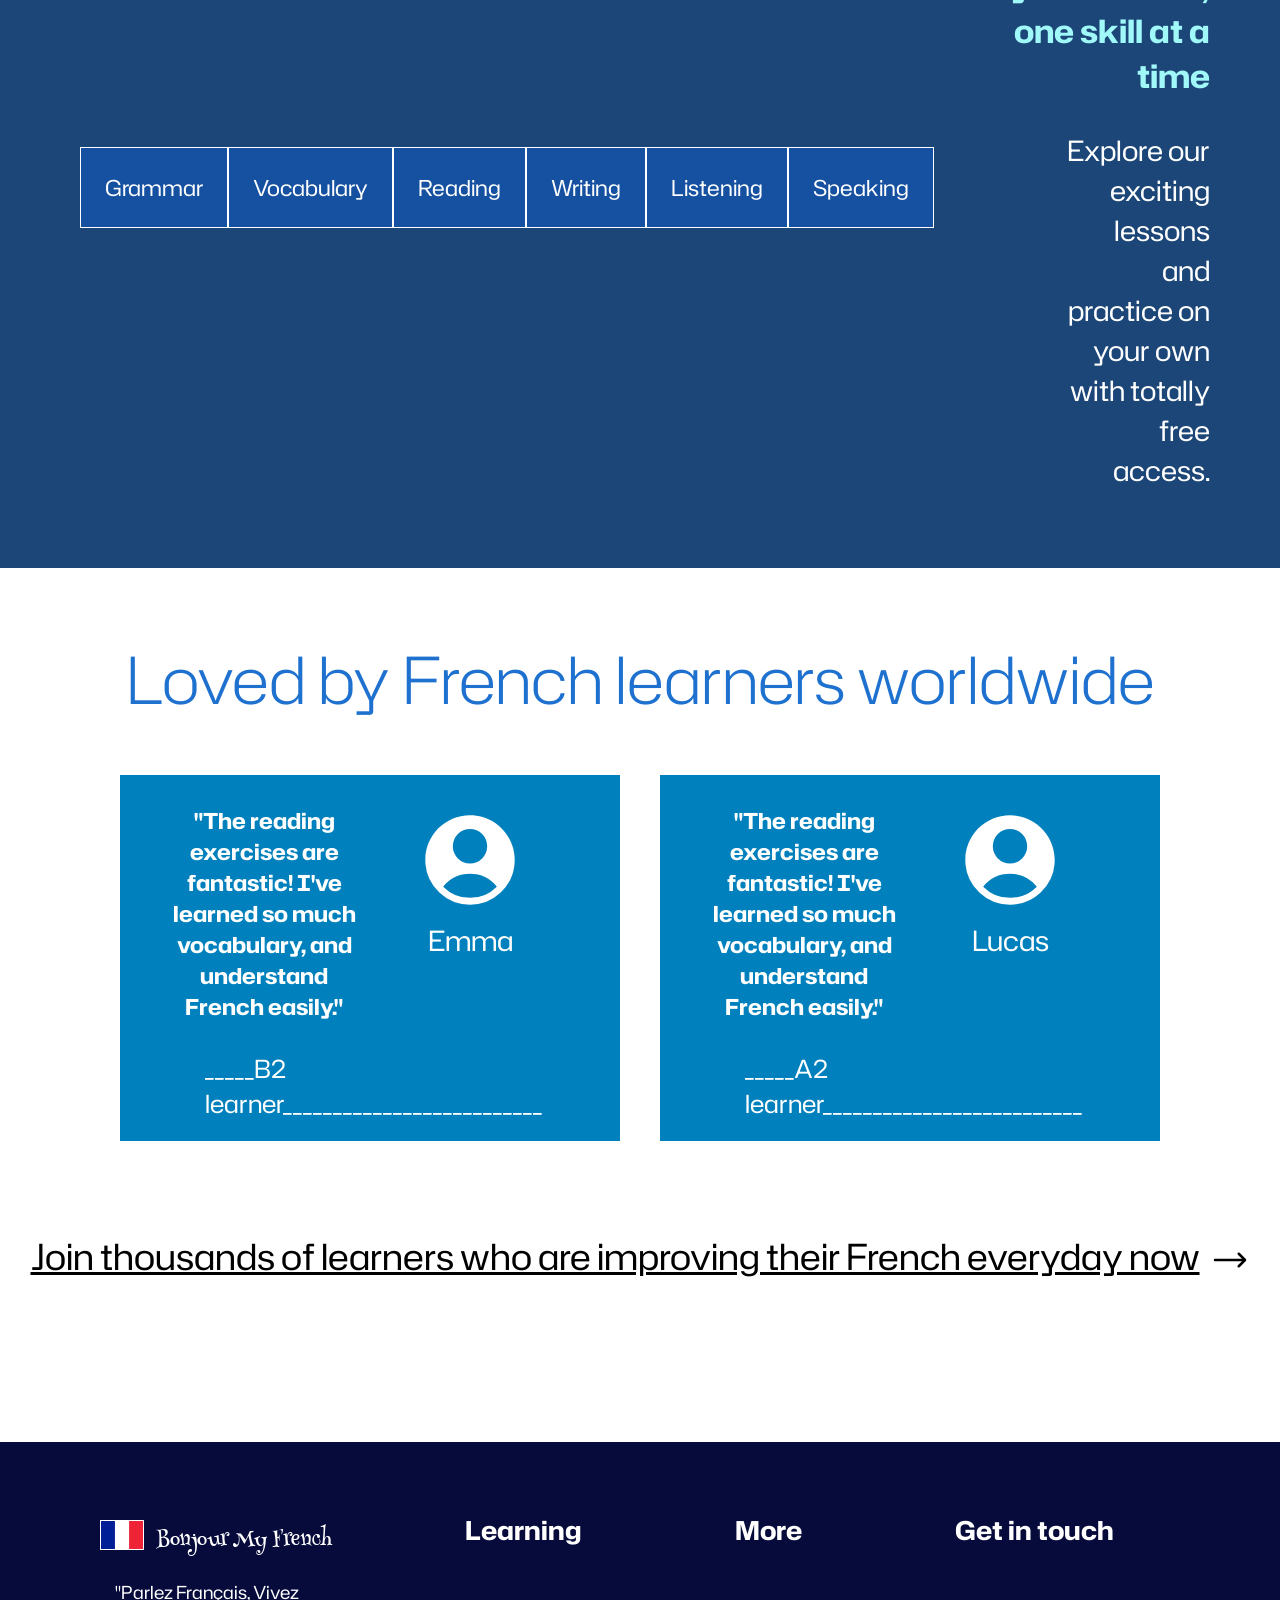
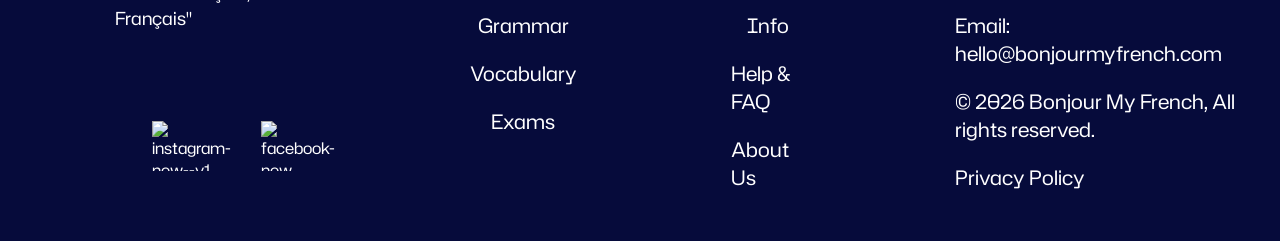
==== commit 7313e78b: "Making responsive for all frames on a 14-inch or less screen width laptops" ====
--- a/index.html
+++ b/index.html
@@ -5,6 +5,7 @@
       <meta name="viewport" content="width=device-width, initial-scale=1.0">
       <title>Document</title>
       <link rel="stylesheet" href="src/assets/styles/global.css">
+      <link rel="stylesheet" href="src/assets/styles/responsive.css">
       <link rel="preconnect" href="https://fonts.googleapis.com">
       <link rel="preconnect" href="https://fonts.gstatic.com" crossorigin>
       <link href="https://fonts.googleapis.com/css2?family=Abril+Fatface&family=Henny+Penny&family=Hubot+Sans:wdth,wght@84.7,200&family=Merriweather:ital,opsz,wght@0,18..144,300..900;1,18..144,300..900&family=Work+Sans:ital,wght@0,100..900;1,100..900&display=swap" rel="stylesheet">
@@ -171,23 +172,6 @@
                         </div>
                         <div class="testi-note">
                               <p class="level">_____B2 learner__________________________</p>
-                              <div class="testi-star">
-                                    <svg xmlns="http://www.w3.org/2000/svg" viewBox="0 0 24 24" fill="currentColor" class="star">
-                                    <path fill-rule="evenodd" d="M10.788 3.21c.448-1.077 1.976-1.077 2.424 0l2.082 5.006 5.404.434c1.164.093 1.636 1.545.749 2.305l-4.117 3.527 1.257 5.273c.271 1.136-.964 2.033-1.96 1.425L12 18.354 7.373 21.18c-.996.608-2.231-.29-1.96-1.425l1.257-5.273-4.117-3.527c-.887-.76-.415-2.212.749-2.305l5.404-.434 2.082-5.005Z" clip-rule="evenodd" />
-                                    </svg>
-                                    <svg xmlns="http://www.w3.org/2000/svg" viewBox="0 0 24 24" fill="currentColor" class="star">
-                                    <path fill-rule="evenodd" d="M10.788 3.21c.448-1.077 1.976-1.077 2.424 0l2.082 5.006 5.404.434c1.164.093 1.636 1.545.749 2.305l-4.117 3.527 1.257 5.273c.271 1.136-.964 2.033-1.96 1.425L12 18.354 7.373 21.18c-.996.608-2.231-.29-1.96-1.425l1.257-5.273-4.117-3.527c-.887-.76-.415-2.212.749-2.305l5.404-.434 2.082-5.005Z" clip-rule="evenodd" />
-                                    </svg>
-                                    <svg xmlns="http://www.w3.org/2000/svg" viewBox="0 0 24 24" fill="currentColor" class="star">
-                                    <path fill-rule="evenodd" d="M10.788 3.21c.448-1.077 1.976-1.077 2.424 0l2.082 5.006 5.404.434c1.164.093 1.636 1.545.749 2.305l-4.117 3.527 1.257 5.273c.271 1.136-.964 2.033-1.96 1.425L12 18.354 7.373 21.18c-.996.608-2.231-.29-1.96-1.425l1.257-5.273-4.117-3.527c-.887-.76-.415-2.212.749-2.305l5.404-.434 2.082-5.005Z" clip-rule="evenodd" />
-                                    </svg>
-                                    <svg xmlns="http://www.w3.org/2000/svg" viewBox="0 0 24 24" fill="currentColor" class="star">
-                                    <path fill-rule="evenodd" d="M10.788 3.21c.448-1.077 1.976-1.077 2.424 0l2.082 5.006 5.404.434c1.164.093 1.636 1.545.749 2.305l-4.117 3.527 1.257 5.273c.271 1.136-.964 2.033-1.96 1.425L12 18.354 7.373 21.18c-.996.608-2.231-.29-1.96-1.425l1.257-5.273-4.117-3.527c-.887-.76-.415-2.212.749-2.305l5.404-.434 2.082-5.005Z" clip-rule="evenodd" />
-                                    </svg>
-                                    <svg xmlns="http://www.w3.org/2000/svg" viewBox="0 0 24 24" fill="currentColor" class="star">
-                                    <path fill-rule="evenodd" d="M10.788 3.21c.448-1.077 1.976-1.077 2.424 0l2.082 5.006 5.404.434c1.164.093 1.636 1.545.749 2.305l-4.117 3.527 1.257 5.273c.271 1.136-.964 2.033-1.96 1.425L12 18.354 7.373 21.18c-.996.608-2.231-.29-1.96-1.425l1.257-5.273-4.117-3.527c-.887-.76-.415-2.212.749-2.305l5.404-.434 2.082-5.005Z" clip-rule="evenodd" />
-                                    </svg>
-                              </div>
                         </div>
                   </div>
                   <div class="testi-card">
@@ -202,23 +186,7 @@
                         </div>
                         <div class="testi-note">
                               <p class="level">_____A2 learner__________________________</p>
-                              <div class="testi-star">
-                                    <svg xmlns="http://www.w3.org/2000/svg" viewBox="0 0 24 24" fill="currentColor" class="star">
-                                    <path fill-rule="evenodd" d="M10.788 3.21c.448-1.077 1.976-1.077 2.424 0l2.082 5.006 5.404.434c1.164.093 1.636 1.545.749 2.305l-4.117 3.527 1.257 5.273c.271 1.136-.964 2.033-1.96 1.425L12 18.354 7.373 21.18c-.996.608-2.231-.29-1.96-1.425l1.257-5.273-4.117-3.527c-.887-.76-.415-2.212.749-2.305l5.404-.434 2.082-5.005Z" clip-rule="evenodd" />
-                                    </svg>
-                                    <svg xmlns="http://www.w3.org/2000/svg" viewBox="0 0 24 24" fill="currentColor" class="star">
-                                    <path fill-rule="evenodd" d="M10.788 3.21c.448-1.077 1.976-1.077 2.424 0l2.082 5.006 5.404.434c1.164.093 1.636 1.545.749 2.305l-4.117 3.527 1.257 5.273c.271 1.136-.964 2.033-1.96 1.425L12 18.354 7.373 21.18c-.996.608-2.231-.29-1.96-1.425l1.257-5.273-4.117-3.527c-.887-.76-.415-2.212.749-2.305l5.404-.434 2.082-5.005Z" clip-rule="evenodd" />
-                                    </svg>
-                                    <svg xmlns="http://www.w3.org/2000/svg" viewBox="0 0 24 24" fill="currentColor" class="star">
-                                    <path fill-rule="evenodd" d="M10.788 3.21c.448-1.077 1.976-1.077 2.424 0l2.082 5.006 5.404.434c1.164.093 1.636 1.545.749 2.305l-4.117 3.527 1.257 5.273c.271 1.136-.964 2.033-1.96 1.425L12 18.354 7.373 21.18c-.996.608-2.231-.29-1.96-1.425l1.257-5.273-4.117-3.527c-.887-.76-.415-2.212.749-2.305l5.404-.434 2.082-5.005Z" clip-rule="evenodd" />
-                                    </svg>
-                                    <svg xmlns="http://www.w3.org/2000/svg" viewBox="0 0 24 24" fill="currentColor" class="star">
-                                    <path fill-rule="evenodd" d="M10.788 3.21c.448-1.077 1.976-1.077 2.424 0l2.082 5.006 5.404.434c1.164.093 1.636 1.545.749 2.305l-4.117 3.527 1.257 5.273c.271 1.136-.964 2.033-1.96 1.425L12 18.354 7.373 21.18c-.996.608-2.231-.29-1.96-1.425l1.257-5.273-4.117-3.527c-.887-.76-.415-2.212.749-2.305l5.404-.434 2.082-5.005Z" clip-rule="evenodd" />
-                                    </svg>
-                                    <svg xmlns="http://www.w3.org/2000/svg" viewBox="0 0 24 24" fill="currentColor" class="star">
-                                    <path fill-rule="evenodd" d="M10.788 3.21c.448-1.077 1.976-1.077 2.424 0l2.082 5.006 5.404.434c1.164.093 1.636 1.545.749 2.305l-4.117 3.527 1.257 5.273c.271 1.136-.964 2.033-1.96 1.425L12 18.354 7.373 21.18c-.996.608-2.231-.29-1.96-1.425l1.257-5.273-4.117-3.527c-.887-.76-.415-2.212.749-2.305l5.404-.434 2.082-5.005Z" clip-rule="evenodd" />
-                                    </svg>
-                              </div>
+                              
                         </div>
                   </div>                        
             </div>
@@ -258,7 +226,7 @@
                   <div class="footer-intouch">
                         <h5>Get in touch</h5>
                         <div class="footer-email">
-                              <p>Email: hello@bonjourmyfrench.com</p>
+                              <p class="email">Email: hello@bonjourmyfrench.com</p>
                               <p>&copy; 2026 Bonjour My French, All rights reserved.</p>
                               <a>Privacy Policy</a>
                         </div>
--- a/src/assets/styles/global.css
+++ b/src/assets/styles/global.css
@@ -387,17 +387,6 @@
       
 }
 
-.testi-star {
-      display: flex;
-      gap: 8px;
-      align-items: center;
-}
-
-.star {
-      height: 3.8vh;
-      color: yellow;
-      width: auto;
-}
 
 .comment {
       display: flex;
@@ -483,7 +472,7 @@
       align-items: start;
       background-color: #060b3b;
       color: white;
-      gap: 200px;
+      gap: 250px;
       padding-top: 50px;
       padding-bottom: 50px;
 }
@@ -503,7 +492,7 @@
       display: flex;
       align-items: center;
       gap: 12px;
-      font-size: 25px;
+      font-size: clamp(12px, 2.5vw, 30px);
       font-family: "Henny Penny";
       margin: 0 0 0 100px;
       padding-right: 80px;
@@ -548,7 +537,7 @@
       flex-direction: column;
       align-items: center;
       gap: 20px;
-      padding-right: 600px;
+      padding-right: 500px;
 }
 
 .footer-email {
@@ -563,7 +552,7 @@
 
 .footer-element:hover {
       transition: all 0.5s;
-      text-shadow: 0 0 2px white;
+      text-shadow: 0 0 3px white;
       cursor: pointer;
 }
 
--- a/src/assets/styles/responsive.css
+++ b/src/assets/styles/responsive.css
@@ -0,0 +1,1828 @@
+@media (max-width: 2410px) {
+
+      .footer-part {
+            gap: 180px;
+      }
+      .footer-identity {
+      display: flex;
+      align-items: center;
+      gap: 12px;
+      font-size: clamp(12px, 2.5vw, 30px);
+      font-family: "Henny Penny";
+      margin: 0 0 0 120px;
+      padding-right: 0px;
+      }
+
+      .footer-media {
+      display: flex;
+      gap: 30px;
+      align-items: center;
+      margin-left: 220px;
+      }
+
+      .app-icon {
+            margin-top: 0px;
+            height: 60px;
+            width: auto;
+            padding-top: 96px;
+      }
+
+      .footer-slogan {
+            font-size: 25px;
+            margin-left: 150px;
+      }
+}
+
+@media (max-width: 2250px) {
+      .footer-element {
+            font-size: 24px;
+      }
+
+      .footer-identity {
+      display: flex;
+      align-items: center;
+      gap: 12px;
+      font-size: clamp(12px, 2.5vw, 30px);
+      font-family: "Henny Penny";
+      margin: 0 0 0 120px;
+      padding-right: 0px;
+      }
+
+      .footer-media {
+      display: flex;
+      gap: 30px;
+      align-items: center;
+      margin-left: 178px;
+      }
+
+      .app-icon {
+            margin-top: 0px;
+            height: 60px;
+            width: auto;
+            padding-top: 55px;
+      }
+
+      .footer-part h5 {
+            font-size: 30px;
+      }
+
+      .footer-more {
+            padding-right: 380px;
+      }
+
+      .footer-email {
+            font-size: 25px;
+            
+      }
+
+      .email {
+            padding-top: 20px;
+      }
+
+      .join-now h4 {
+            font-size: 50px;
+      }
+
+      .comment h4 {
+            font-size: 35px;
+            margin-right: 2vw;
+            text-align: center;
+      }
+
+      .level {
+            font-size: 40px;
+            margin: 0 0 0 40px;
+      }
+
+      .name {
+            margin-top: 0;
+            font-size: 40px;
+            margin-right: 50px;
+      }
+
+      .testi-image {
+            height: 160px;
+            width: auto;
+      }
+
+      aside h3 {
+      font-size: 95px;
+      }
+}
+
+@media (max-width: 1940px) {
+      .footer-element {
+            font-size: 22px;
+      }
+
+      .footer-identity {
+      display: flex;
+      align-items: center;
+      gap: 12px;
+      font-size: clamp(12px, 2.5vw, 30px);
+      font-family: "Henny Penny";
+      margin: 0 0 0 120px;
+      padding-right: 0px;
+      }
+
+      .footer-media {
+      display: flex;
+      gap: 30px;
+      align-items: center;
+      margin-left: 178px;
+      }
+
+      .app-icon {
+            margin-top: 0px;
+            height: 60px;
+            width: auto;
+            padding-top: 55px;
+      }
+
+      .footer-part h5 {
+            font-size: 26px;
+      }
+
+      .footer-more {
+            padding-right: 50px;
+      }
+
+      .footer-email {
+            font-size: 22px;
+      }
+
+      .email {
+            padding-top: 20px;
+      }
+
+      .join-now h4 {
+            font-size: 45px;
+      }
+
+      .comment h4 {
+            font-size: 35px;
+            margin-right: 2vw;
+            text-align: center;
+      }
+
+      .level {
+            font-size: 35px;
+            margin: 0 0 0 40px;
+      }
+
+      .name {
+            margin-top: 0;
+            font-size: 40px;
+            margin-right: 50px;
+      }
+
+      .testi-image {
+            height: 160px;
+            width: auto;
+      }
+
+      aside h3 {
+      font-size: 90px;
+      }
+
+      .type-element {
+      font-size: 28px;
+      }
+
+      .category-slogan p {
+      font-size: 32px;
+      }
+
+      .category-slogan h3 {
+      font-size: 40px;
+      }
+
+      .intro-card h3 {
+      font-size: 35px;
+      }
+
+      .intro-card p {
+      font-size: 20px;
+      text-align: center;
+      margin-right: 20px;
+      }
+
+      .explanation h2 {
+      font-size: 40px;
+      color:rgba(124, 202, 254, 0.573);
+      padding: 40px 0 0 70px;
+      }
+
+      .explanation p {
+      font-size: 32px;
+      padding: 0 40px 0 70px;
+      }
+
+      .slogan {
+      text-align: center;
+      font-size: 75px;
+      font-weight: bold;
+      margin: 0;
+      }
+
+      .sub-slogan-text {
+      font-size: 40px;
+      text-align: center;
+      }
+
+      .hero-text {
+      left: 4%;
+      }
+
+      .hero {
+      padding-top: 214px;
+      }
+
+      .dropdown-menu li a {
+      text-decoration: none;
+      display: block;
+      padding: 30px 30px;
+      color: #222;
+      font-size: 30px;  
+      }
+
+      .dropdown-list a {
+      font-size: 35px;
+      font-family: "Hubot Sans";
+      color: white;
+      }
+
+      .bell-icon {
+      height: 45px;
+      width: auto;
+      color: white;
+      }
+
+      .menu-icon {
+      height: 45px;
+      width: auto;
+      color: white;
+      }
+}
+
+@media (max-width: 1760px) {
+      .footer-element {
+            font-size: 20px;
+      }
+
+      .footer-part h5 {
+            font-size: 26px;
+      }
+
+      .footer-identity {
+      display: flex;
+      align-items: center;
+      gap: 12px;
+      font-size: clamp(12px, 2.5vw, 30px);
+      font-family: "Henny Penny";
+      margin: 0 0 0 120px;
+      padding-right: 0px;
+      }
+
+      .footer-media {
+      display: flex;
+      gap: 30px;
+      align-items: center;
+      margin-left: 178px;
+      }
+
+      .app-icon {
+            margin-top: 0px;
+            height: 60px;
+            width: auto;
+            padding-top: 55px;
+      }
+
+      .footer-more {
+            padding-right: 0px;
+      }
+
+      .footer-email {
+            font-size: 20px;
+      }
+
+      .email {
+            padding-top: 20px;
+      }
+
+      .join-now h4 {
+            font-size: 45px;
+      }
+
+      .comment h4 {
+            font-size: 35px;
+            margin-right: 2vw;
+            text-align: center;
+      }
+
+      .level {
+            font-size: 35px;
+            margin: 0 0 0 40px;
+      }
+
+      .name {
+            margin-top: 0;
+            font-size: 40px;
+            margin-right: 50px;
+      }
+
+      .testi-image {
+            height: 160px;
+            width: auto;
+      }
+
+      aside h3 {
+      font-size: 90px;
+      }
+
+      .type-element {
+      font-size: 28px;
+      }
+
+      .category-slogan p {
+      font-size: 32px;
+      }
+
+      .category-slogan h3 {
+      font-size: 40px;
+      }
+
+      .intro-card h3 {
+      font-size: 35px;
+      }
+
+      .intro-card p {
+      font-size: 20px;
+      text-align: center;
+      margin-right: 20px;
+      }
+
+      .intro-card {
+            display: grid;
+            grid-template-columns: repeat(2, 1fr);
+            grid-template-rows: repeat(2, 1fr);
+      }
+
+      .explanation h2 {
+      font-size: 40px;
+      color:rgba(124, 202, 254, 0.573);
+      padding: 40px 0 0 70px;
+      }
+
+      .explanation p {
+      font-size: 32px;
+      padding: 0 40px 0 70px;
+      }
+
+      .slogan {
+      text-align: center;
+      font-size: 75px;
+      font-weight: bold;
+      margin: 0;
+      }
+
+      .sub-slogan-text {
+      font-size: 40px;
+      text-align: center;
+      }
+
+      .hero-text {
+            left: 2%;
+            display: none;
+      }
+
+      .hero {
+      padding-top: 191.5px;
+      }
+
+      .dropdown-menu li a {
+      text-decoration: none;
+      display: block;
+      padding: 30px 30px;
+      color: #222;
+      font-size: 28px;  
+      }
+
+      .dropdown-list a {
+      font-size: 32px;
+      font-family: "Hubot Sans";
+      color: white;
+      }
+
+      .bell-icon {
+      height: 42px;
+      width: auto;
+      color: white;
+      }
+
+      .menu-icon {
+      height: 42px;
+      width: auto;
+      color: white;
+      }
+
+      nav img {
+      height: 40px;
+      margin: 25px 0 0 7vh;
+}
+
+      nav .name {
+      font-size: 32px;
+      margin: 20px 0 0 2vh;
+      }
+}
+
+@media (max-width: 1660px) {
+
+      .frenchflag {
+      height: 28px;
+      width: auto;
+      border: 0.1px solid white;
+      }
+
+      .footer-identity {
+      display: flex;
+      align-items: center;
+      gap: 12px;
+      font-size: clamp(12px, 2.5vw, 30px);
+      font-family: "Henny Penny";
+      margin: 0 0 0 130px;
+      padding-right: 0px;
+      }
+
+      .footer-media {
+      display: flex;
+      gap: 30px;
+      align-items: center;
+      margin-left: 175px;
+      }
+
+      .app-icon {
+            margin-top: 0px;
+            height: 60px;
+            width: auto;
+            padding-top: 60px;
+      }
+
+      .footer-element {
+            font-size: 20px;
+      }
+
+      .footer-part h5 {
+            font-size: 26px;
+      }
+
+      .footer-more {
+            padding-right: 0px;
+      }
+
+      .footer-email {
+            font-size: 20px;
+      }
+
+      .email {
+            padding-top: 20px;
+      }
+
+      .join-now h4 {
+            font-size: 40px;
+      }
+
+      .comment h4 {
+            font-size: 30px;
+            margin-right: 2vw;
+            text-align: center;
+      }
+
+      .level {
+            font-size: 30px;
+            margin: 0 0 0 40px;
+      }
+
+      .name {
+            margin-top: 0;
+            font-size: 40px;
+            margin-right: 50px;
+      }
+
+      .testi-image {
+            height: 140px;
+            width: auto;
+      }
+
+      aside h3 {
+      font-size: 80px;
+      }
+
+      .type-element {
+      font-size: 28px;
+      }
+
+      .category-slogan p {
+      font-size: 32px;
+      }
+
+      .category-slogan h3 {
+      font-size: 40px;
+      }
+
+      .intro-card h3 {
+      font-size: 35px;
+      }
+
+      .intro-card p {
+      font-size: 20px;
+      text-align: center;
+      margin-right: 20px;
+      }
+
+      .intro-card {
+            display: grid;
+            grid-template-columns: repeat(2, 1fr);
+            grid-template-rows: repeat(2, 1fr);
+      }
+
+      .explanation h2 {
+      font-size: 40px;
+      color:rgba(124, 202, 254, 0.573);
+      padding: 40px 0 0 70px;
+      }
+
+      .explanation p {
+      font-size: 32px;
+      padding: 0 40px 0 70px;
+      }
+
+      .slogan {
+      text-align: center;
+      font-size: 75px;
+      font-weight: bold;
+      margin: 0;
+      }
+
+      .sub-slogan-text {
+      font-size: 40px;
+      text-align: center;
+      }
+
+      .hero-text {
+            left: 2%;
+            display: none;
+      }
+
+      .hero {
+      padding-top: 183px;
+      }
+
+      .dropdown-menu li a {
+      text-decoration: none;
+      display: block;
+      padding: 30px 30px;
+      color: #222;
+      font-size: 24px;  
+      }
+
+      .dropdown-list a {
+      font-size: 28px;
+      font-family: "Hubot Sans";
+      color: white;
+      }
+
+      .bell-icon {
+      height: 42px;
+      width: auto;
+      color: white;
+      }
+
+      .menu-icon {
+      height: 42px;
+      width: auto;
+      color: white;
+      }
+
+      nav img {
+      height: 38px;
+      margin: 23px 0 0 7vh;
+      }
+
+      nav .name {
+      font-size: 32px;
+      margin: 18px 0 0 2vh;
+      }
+}
+
+@media (max-width: 1600px) {
+      .frenchflag {
+      height: 28px;
+      width: auto;
+      border: 0.1px solid white;
+      }
+
+      .footer-identity {
+      display: flex;
+      align-items: center;
+      gap: 12px;
+      font-size: clamp(12px, 2.5vw, 30px);
+      font-family: "Henny Penny";
+      margin: 0 0 0 100px;
+      padding-right: 0px;
+      }
+
+      .footer-media {
+      display: flex;
+      gap: 30px;
+      align-items: center;
+      margin-left: 140px;
+      }
+
+      .app-icon {
+            margin-top: 0px;
+            height: 60px;
+            width: auto;
+            padding-top: 60px;
+      }
+
+      .footer-part {
+            gap: 160px;
+      }
+
+      .footer-slogan {
+      margin-left: 115px;
+      margin-top: 0;
+      padding: 0;
+      font-size: 18px;
+      }
+
+      .footer-element {
+            font-size: 20px;
+      }
+
+      .footer-part h5 {
+            font-size: 26px;
+      }
+
+      .footer-learning {
+            padding: 0 20px;
+      }
+
+      .footer-more {
+            padding: 0 20px;
+      }
+
+      .footer-email {
+            font-size: 20px;
+      }
+
+      .footer-intouch {
+            padding: 0 20px;
+      }
+
+      .email {
+            padding-top: 20px;
+      }
+
+      .join-now h4 {
+            font-size: 40px;
+      }
+
+      .comment h4 {
+            font-size: 30px;
+            margin-right: 2vw;
+            text-align: center;
+      }
+
+      .level {
+            font-size: 30px;
+            margin: 0 0 0 40px;
+      }
+
+      .name {
+            margin-top: 0;
+            font-size: 40px;
+            margin-right: 50px;
+      }
+
+      .testi-image {
+            height: 140px;
+            width: auto;
+      }
+
+      aside h3 {
+      font-size: 80px;
+      }
+
+      .type-element {
+      font-size: 22px;
+      }
+
+      .card-selection {
+      padding: 10px 10px;
+      }
+
+      .category-slogan p {
+      font-size: 28px;
+      }
+
+      .category-slogan h3 {
+      font-size: 32px;
+      }
+
+      .intro-card h3 {
+      font-size: 35px;
+      }
+
+      .intro-card p {
+      font-size: 20px;
+      text-align: center;
+      margin-right: 20px;
+      }
+
+      .intro-card {
+            display: grid;
+            grid-template-columns: repeat(2, 1fr);
+            grid-template-rows: repeat(2, 1fr);
+      }
+
+      .explanation h2 {
+      font-size: 40px;
+      color:rgba(124, 202, 254, 0.573);
+      padding: 40px 0 0 70px;
+      }
+
+      .explanation p {
+      font-size: 32px;
+      padding: 0 40px 0 70px;
+      }
+
+      .slogan {
+      text-align: center;
+      font-size: 75px;
+      font-weight: bold;
+      margin: 0;
+      }
+
+      .sub-slogan-text {
+      font-size: 40px;
+      text-align: center;
+      }
+
+      .hero-text {
+            left: 2%;
+            display: none;
+      }
+
+      .hero {
+      padding-top: 183px;
+      }
+
+      .dropdown-menu li a {
+      text-decoration: none;
+      display: block;
+      padding: 30px 30px;
+      color: #222;
+      font-size: 24px;  
+      }
+
+      .dropdown-list a {
+      font-size: 28px;
+      font-family: "Hubot Sans";
+      color: white;
+      }
+
+      .bell-icon {
+      height: 42px;
+      width: auto;
+      color: white;
+      }
+
+      .menu-icon {
+      height: 42px;
+      width: auto;
+      color: white;
+      }
+
+      nav img {
+      height: 38px;
+      margin: 23px 0 0 7vh;
+      }
+
+      nav .name {
+      font-size: 32px;
+      margin: 18px 0 0 2vh;
+      }
+}
+
+@media (max-width: 1500px) {
+      .frenchflag {
+      height: 28px;
+      width: auto;
+      border: 0.1px solid white;
+      }
+
+      .footer-identity {
+      display: flex;
+      align-items: center;
+      gap: 12px;
+      font-size: clamp(12px, 2.5vw, 30px);
+      font-family: "Henny Penny";
+      margin: 0 0 0 100px;
+      padding-right: 0px;
+      }
+
+      .footer-part {
+            gap: 160px;
+      }
+
+      .footer-element {
+            font-size: 20px;
+      }
+
+      .footer-media {
+      display: flex;
+      gap: 30px;
+      align-items: center;
+      margin-left: 152px;
+      }
+
+      .app-icon {
+            margin-top: 0px;
+            height: 50px;
+            width: auto;
+            padding-top: 78px;
+      }
+
+      .footer-part h5 {
+            font-size: 26px;
+      }
+
+      .footer-learning {
+            padding: 0 20px;
+      }
+
+      .footer-more {
+            padding: 0 20px;
+      }
+
+      .footer-email {
+            font-size: 20px;
+      }
+
+      .footer-intouch {
+            padding: 0 20px;
+      }
+
+      .email {
+            padding-top: 20px;
+      }
+
+      .join-now h4 {
+            font-size: 36px;
+      }
+
+      .comment h4 {
+            font-size: 25px;
+            margin-right: 2vw;
+            text-align: center;
+      }
+
+      .level {
+            font-size: 28px;
+            margin: 0 0 0 40px;
+      }
+
+      .name {
+            margin-top: 0;
+            font-size: 30px;
+            margin-right: 50px;
+      }
+
+      .testi-image {
+            height: 120px;
+            width: auto;
+      }
+
+      aside h3 {
+      font-size: 70px;
+      }
+
+      .type-element {
+      font-size: 22px;
+      }
+
+      .card-selection {
+      padding: 10px 10px;
+      }
+
+      .category-slogan p {
+      font-size: 28px;
+      }
+
+      .category-slogan h3 {
+      font-size: 32px;
+      }
+
+      .intro-card h3 {
+      font-size: 35px;
+      }
+
+      .intro-card p {
+      font-size: 20px;
+      text-align: center;
+      margin-right: 20px;
+      }
+
+      .intro-card {
+            display: grid;
+            grid-template-columns: repeat(2, 1fr);
+            grid-template-rows: repeat(2, 1fr);
+      }
+
+      .explanation h2 {
+      font-size: 40px;
+      color:rgba(124, 202, 254, 0.573);
+      padding: 40px 0 0 70px;
+      }
+
+      .explanation p {
+      font-size: 32px;
+      padding: 0 40px 0 70px;
+      }
+
+      .slogan {
+      text-align: center;
+      font-size: 75px;
+      font-weight: bold;
+      margin: 0;
+      }
+
+      .sub-slogan-text {
+      font-size: 40px;
+      text-align: center;
+      }
+
+      .hero-text {
+            left: 2%;
+            display: none;
+      }
+
+      .hero {
+      padding-top: 183px;
+      }
+
+      .dropdown-menu li a {
+      text-decoration: none;
+      display: block;
+      padding: 30px 30px;
+      color: #222;
+      font-size: 24px;  
+      }
+
+      .dropdown-list a {
+      font-size: 28px;
+      font-family: "Hubot Sans";
+      color: white;
+      }
+
+      .bell-icon {
+      height: 42px;
+      width: auto;
+      color: white;
+      }
+
+      .menu-icon {
+      height: 42px;
+      width: auto;
+      color: white;
+      }
+
+      nav img {
+      height: 38px;
+      margin: 23px 0 0 7vh;
+      }
+
+      nav .name {
+      font-size: 32px;
+      margin: 18px 0 0 2vh;
+      }
+}
+
+@media (max-width: 1420px) {
+      .frenchflag {
+      height: 28px;
+      width: auto;
+      border: 0.1px solid white;
+      }
+
+      .footer-identity {
+      display: flex;
+      align-items: center;
+      gap: 12px;
+      font-size: clamp(12px, 2.5vw, 30px);
+      font-family: "Henny Penny";
+      margin: 0 0 0 100px;
+      padding-right: 0px;
+      }
+
+      .footer-part {
+            gap: 130px;
+      }
+
+      .footer-media {
+      display: flex;
+      gap: 30px;
+      align-items: center;
+      margin-left: 154px;
+      }
+
+      .app-icon {
+            margin-top: 0px;
+            height: 50px;
+            width: auto;
+            padding-top: 72px;
+      }
+
+      .footer-element {
+            font-size: 20px;
+      }
+
+      .footer-name {
+            font-size: 20px;
+      }
+
+      .footer-part h5 {
+            font-size: 26px;
+      }
+
+      .footer-learning {
+            padding: 0 20px;
+      }
+
+      .footer-more {
+            padding: 0 20px;
+      }
+
+      .footer-email {
+            font-size: 20px;
+      }
+
+      .footer-intouch {
+            padding: 0 20px;
+      }
+
+      .email {
+            padding-top: 20px;
+      }
+
+      .join-now h4 {
+            font-size: 36px;
+      }
+
+      .comment h4 {
+            font-size: 25px;
+            margin-right: 2vw;
+            text-align: center;
+      }
+
+      .level {
+            font-size: 28px;
+            margin: 0 0 0 40px;
+      }
+
+      .name {
+            margin-top: 0;
+            font-size: 30px;
+            margin-right: 50px;
+      }
+
+      .testi-image {
+            height: 120px;
+            width: auto;
+      }
+
+      aside h3 {
+      font-size: 70px;
+      }
+
+      .type-element {
+      font-size: 22px;
+      }
+
+      .card-selection {
+      padding: 10px 10px;
+      }
+
+      .category-slogan p {
+      font-size: 28px;
+      }
+
+      .category-slogan h3 {
+      font-size: 32px;
+      }
+
+      .intro-card h3 {
+      font-size: 35px;
+      }
+
+      .intro-card p {
+      font-size: 20px;
+      text-align: center;
+      margin-right: 20px;
+      }
+
+      .intro-card {
+            display: grid;
+            grid-template-columns: repeat(2, 1fr);
+            grid-template-rows: repeat(2, 1fr);
+      }
+
+      .explanation h2 {
+      font-size: 40px;
+      color:rgba(124, 202, 254, 0.573);
+      padding: 40px 0 0 70px;
+      }
+
+      .explanation p {
+      font-size: 28px;
+      padding: 0 40px 0 70px;
+      }
+
+      .slogan {
+      text-align: center;
+      font-size: 75px;
+      font-weight: bold;
+      margin: 0;
+      }
+
+      .sub-slogan-text {
+      font-size: 40px;
+      text-align: center;
+      }
+
+      .hero-text {
+            left: 2%;
+            display: none;
+      }
+
+      .hero {
+      padding-top: 183px;
+      }
+
+      .dropdown-menu li a {
+      text-decoration: none;
+      display: block;
+      padding: 30px 30px;
+      color: #222;
+      font-size: 24px;  
+      }
+
+      .dropdown-list a {
+      font-size: 28px;
+      font-family: "Hubot Sans";
+      color: white;
+      }
+
+      .bell-icon {
+      height: 42px;
+      width: auto;
+      color: white;
+      }
+
+      .menu-icon {
+      height: 42px;
+      width: auto;
+      color: white;
+      }
+
+      nav img {
+      height: 38px;
+      margin: 23px 0 0 7vh;
+      }
+
+      nav .name {
+      font-size: 32px;
+      margin: 18px 0 0 2vh;
+      }
+}
+
+@media (max-width: 1320px) {
+      .frenchflag {
+      height: 28px;
+      width: auto;
+      border: 0.1px solid white;
+      }
+
+      .footer-identity {
+      display: flex;
+      align-items: center;
+      gap: 12px;
+      font-size: clamp(12px, 2.5vw, 30px);
+      font-family: "Henny Penny";
+      margin: 0 0 0 100px;
+      padding-right: 0px;
+      }
+
+      .footer-part {
+            gap: 110px;
+      }
+
+      .footer-element {
+            font-size: 20px;
+      }
+
+      .footer-part h5 {
+            font-size: 26px;
+      }
+
+      .footer-media {
+      display: flex;
+      gap: 30px;
+      align-items: center;
+      margin-left: 152px;
+      }
+
+      .app-icon {
+            margin-top: 0px;
+            height: 50px;
+            width: auto;
+            padding-top: 72px;
+      }
+
+      .footer-learning {
+            padding: 0 20px;
+      }
+
+      .footer-more {
+            padding: 0 20px;
+      }
+
+      .footer-email {
+            font-size: 20px;
+      }
+
+      .footer-intouch {
+            padding: 0 20px;
+      }
+
+      .email {
+            padding-top: 20px;
+      }
+
+      .join-now h4 {
+            font-size: 36px;
+      }
+
+      .comment h4 {
+            font-size: 22px;
+            margin-right: 2vw;
+            text-align: center;
+      }
+
+      .level {
+            font-size: 25px;
+            margin: 0 0 0 40px;
+      }
+
+      .name {
+            margin-top: 0;
+            font-size: 28px;
+            margin-right: 50px;
+      }
+
+      .testi-image {
+            height: 110px;
+            width: auto;
+      }
+
+      aside h3 {
+      font-size: 65px;
+      }
+
+      .type-element {
+      font-size: 22px;
+      }
+
+      .card-selection {
+      padding: 10px 10px;
+      }
+
+      .category-slogan p {
+      font-size: 28px;
+      }
+
+      .category-slogan h3 {
+      font-size: 32px;
+      }
+
+      .intro-card h3 {
+      font-size: 35px;
+      }
+
+      .intro-card p {
+      font-size: 20px;
+      text-align: center;
+      margin-right: 20px;
+      }
+
+      .intro-card {
+            display: grid;
+            grid-template-columns: repeat(2, 1fr);
+            grid-template-rows: repeat(2, 1fr);
+      }
+
+      .explanation h2 {
+      font-size: 40px;
+      color:rgba(124, 202, 254, 0.573);
+      padding: 40px 0 0 70px;
+      }
+
+      .explanation p {
+      font-size: 28px;
+      padding: 0 40px 0 70px;
+      }
+
+      .slogan {
+      text-align: center;
+      font-size: 70px;
+      font-weight: bold;
+      margin: 0;
+      }
+
+      .sub-slogan-text {
+      font-size: 35px;
+      text-align: center;
+      }
+
+      .hero-text {
+            left: 2%;
+            display: none;
+      }
+
+      .hero {
+      padding-top: 183px;
+      }
+
+      .dropdown-menu li a {
+      text-decoration: none;
+      display: block;
+      padding: 30px 30px;
+      color: #222;
+      font-size: 24px;  
+      }
+
+      .dropdown-list a {
+      font-size: 28px;
+      font-family: "Hubot Sans";
+      color: white;
+      }
+
+      .bell-icon {
+      height: 42px;
+      width: auto;
+      color: white;
+      }
+
+      .menu-icon {
+      height: 42px;
+      width: auto;
+      color: white;
+      }
+
+      nav img {
+      height: 38px;
+      margin: 23px 0 0 7vh;
+      }
+
+      nav .name {
+      font-size: 32px;
+      margin: 18px 0 0 2vh;
+      }
+}
+
+@media (max-width: 1270px) {
+
+      .frenchflag {
+      height: 28px;
+      width: auto;
+      border: 0.1px solid white;
+      }
+
+      .footer-identity {
+      display: flex;
+      align-items: center;
+      gap: 12px;
+      font-size: 30px;
+      font-family: "Henny Penny";
+      margin: 0 0 0 100px;
+      padding-right: 20px;
+      }
+
+      .footer-part {
+            gap: 80px;
+      }
+
+      .footer-media {
+      display: flex;
+      gap: 30px;
+      align-items: center;
+      margin-left: 148px;
+      }
+
+      .app-icon {
+            margin-top: 0px;
+            height: 50px;
+            width: auto;
+            padding-top: 70px;
+      }
+
+      .footer-element {
+            font-size: 18px;
+      }
+
+      .footer-identity p {
+            margin-top: 31px;
+            font-size: 10px;
+      }
+
+      .footer-name {
+            font-size: 10px;
+      }
+
+      .footer-part h5 {
+            font-size: 26px;
+      }
+
+      .footer-learning {
+            padding: 0 20px;
+      }
+
+      .footer-more {
+            padding: 0 20px;
+      }
+
+      .footer-email {
+            font-size: 20px;
+      }
+
+      .footer-intouch {
+            padding: 0 20px;
+      }
+
+      .email {
+            padding-top: 20px;
+      }
+
+      .join-now h4 {
+            font-size: 36px;
+      }
+
+      .comment h4 {
+            font-size: 22px;
+            margin-right: 2vw;
+            text-align: center;
+      }
+
+      .level {
+            font-size: 25px;
+            margin: 0 0 0 40px;
+      }
+
+      .name {
+            margin-top: 0;
+            font-size: 28px;
+            margin-right: 50px;
+      }
+
+      .testi-image {
+            height: 110px;
+            width: auto;
+      }
+
+      aside h3 {
+      font-size: 65px;
+      }
+
+      .type-element {
+      font-size: 22px;
+      }
+
+      .card-selection {
+      padding: 10px 10px;
+      }
+
+      .category-slogan p {
+      font-size: 28px;
+      }
+
+      .category-slogan h3 {
+      font-size: 32px;
+      }
+
+      .intro-card h3 {
+      font-size: 35px;
+      }
+
+      .intro-card p {
+      font-size: 20px;
+      text-align: center;
+      margin-right: 20px;
+      }
+
+      .intro-card {
+            display: grid;
+            grid-template-columns: repeat(2, 1fr);
+            grid-template-rows: repeat(2, 1fr);
+      }
+
+      .explanation h2 {
+      font-size: 40px;
+      color:rgba(124, 202, 254, 0.573);
+      padding: 40px 0 0 70px;
+      }
+
+      .explanation p {
+      font-size: 28px;
+      padding: 0 40px 0 70px;
+      }
+
+      .slogan {
+      text-align: center;
+      font-size: 70px;
+      font-weight: bold;
+      margin: 0;
+      }
+
+      .sub-slogan-text {
+      font-size: 35px;
+      text-align: center;
+      }
+
+      .hero-text {
+            left: 2%;
+            display: none;
+      }
+
+      .hero {
+      padding-top: 183px;
+      }
+
+      .dropdown-menu li a {
+      text-decoration: none;
+      display: block;
+      padding: 30px 30px;
+      color: #222;
+      font-size: 24px;  
+      }
+
+      .dropdown-list a {
+      font-size: 28px;
+      font-family: "Hubot Sans";
+      color: white;
+      }
+
+      .bell-icon {
+      height: 42px;
+      width: auto;
+      color: white;
+      }
+
+      .menu-icon {
+      height: 42px;
+      width: auto;
+      color: white;
+      }
+
+      nav img {
+      height: 38px;
+      margin: 23px 0 0 7vh;
+      }
+
+      nav .name {
+      font-size: 32px;
+      margin: 18px 0 0 2vh;
+      }
+}
+
+@media (max-width: 1180px) {
+      .frenchflag {
+      height: 28px;
+      width: auto;
+      border: 0.1px solid white;
+      }
+
+      .footer-identity {
+      display: flex;
+      align-items: center;
+      gap: 12px;
+      font-size: 30px;
+      font-family: "Henny Penny";
+      margin: 0 0 0 80px;
+      padding-right: 20px;
+      }
+
+      .footer-part {
+            gap: 80px;
+      }
+
+      .footer-element {
+            font-size: 18px;
+      }
+
+      .footer-identity p {
+            margin-top: 31px;
+            font-size: 10px;
+      }
+
+      .footer-slogan {
+      margin-left: 75px;
+      margin-top: 0;
+      padding: 0;
+      font-size: 21px;
+      }
+
+      .footer-name {
+            font-size: 10px;
+      }
+
+      .footer-media {
+      display: flex;
+      gap: 30px;
+      align-items: center;
+      margin-left: 122px;
+      }
+
+      .app-icon {
+            margin-top: 0px;
+            height: 50px;
+            width: auto;
+            padding-top: 50px;
+      }
+
+      .footer-part h5 {
+            font-size: 22px;
+      }
+
+      .footer-learning {
+            padding: 0 20px;
+      }
+
+      .footer-more {
+            padding: 0 20px;
+      }
+
+      .footer-email {
+            font-size: 18px;
+      }
+
+      .footer-intouch {
+            padding: 0 20px;
+      }
+
+      .email {
+            padding-top: 20px;
+      }
+
+      .join-now h4 {
+            font-size: 36px;
+      }
+
+      .comment h4 {
+            font-size: 18px;
+            margin-right: 2vw;
+            text-align: center;
+      }
+
+      .level {
+            font-size: 20px;
+            margin: 0 0 0 40px;
+      }
+
+      .name {
+            margin-top: 0;
+            font-size: 24px;
+            margin-right: 50px;
+      }
+
+      .testi-image {
+            height: 110px;
+            width: auto;
+      }
+
+      aside h3 {
+      font-size: 65px;
+      }
+
+      .type-element {
+      font-size: 22px;
+      }
+
+      .card-selection {
+      padding: 10px 10px;
+      }
+
+      .category-slogan p {
+      font-size: 26px;
+      }
+
+      .category-slogan h3 {
+      font-size: 32px;
+      }
+
+      .category-type {
+      display: grid;
+      grid-template-columns: repeat(3, 1fr);
+      grid-template-rows: repeat(2, 1fr);
+      justify-content: center;
+      align-items: center;
+      margin: 20px auto 0px 80px;
+      }
+
+      .intro-card h3 {
+      font-size: 25px;
+      }
+
+      .intro-card p {
+            display: none;
+      }
+
+      .intro-card {
+            display: grid;
+            grid-template-columns: repeat(2, 1fr);
+            grid-template-rows: repeat(2, 1fr);
+            justify-content: center;
+            align-items: center;
+            
+      }
+
+      .explanation h2 {
+      font-size: 40px;
+      color:rgba(124, 202, 254, 0.573);
+      padding: 40px 0 0 70px;
+      }
+
+      .explanation p {
+      font-size: 25px;
+      padding: 0 40px 0 70px;
+      }
+
+      .slogan {
+      text-align: center;
+      font-size: 60px;
+      font-weight: bold;
+      margin: 0;
+      }
+
+      .sub-slogan-text {
+      font-size: 30px;
+      text-align: center;
+      }
+
+      .hero-text {
+            left: 2%;
+            display: none;
+      }
+
+      .hero {
+      padding-top: 183px;
+      }
+
+      .dropdown-menu li a {
+      text-decoration: none;
+      display: block;
+      padding: 30px 30px;
+      color: #222;
+      font-size: 24px;  
+      }
+
+      .dropdown-list a {
+      font-size: 28px;
+      font-family: "Hubot Sans";
+      color: white;
+      }
+
+      .bell-icon {
+      height: 42px;
+      width: auto;
+      color: white;
+      }
+
+      .menu-icon {
+      height: 42px;
+      width: auto;
+      color: white;
+      }
+
+      nav img {
+      height: 38px;
+      margin: 23px 0 0 7vh;
+      }
+
+      nav .name {
+      font-size: 32px;
+      margin: 18px 0 0 2vh;
+      }
+}
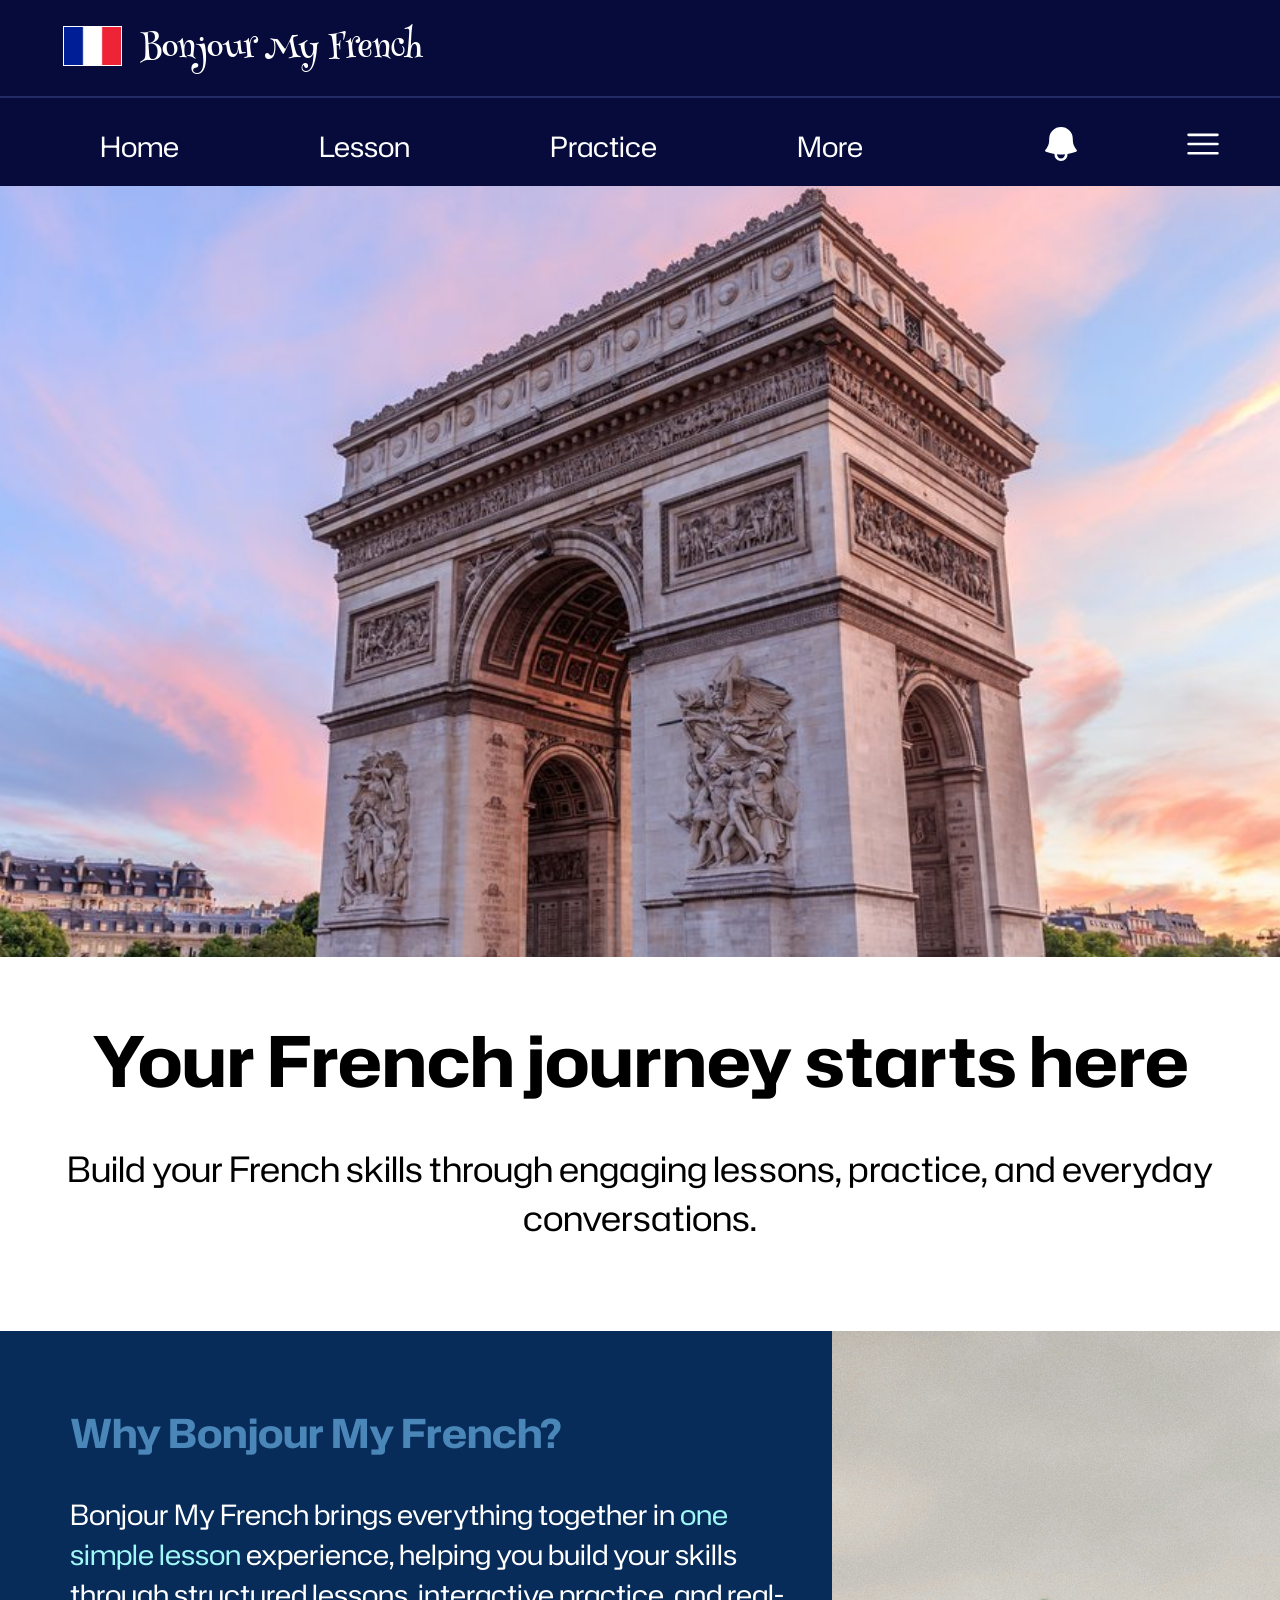
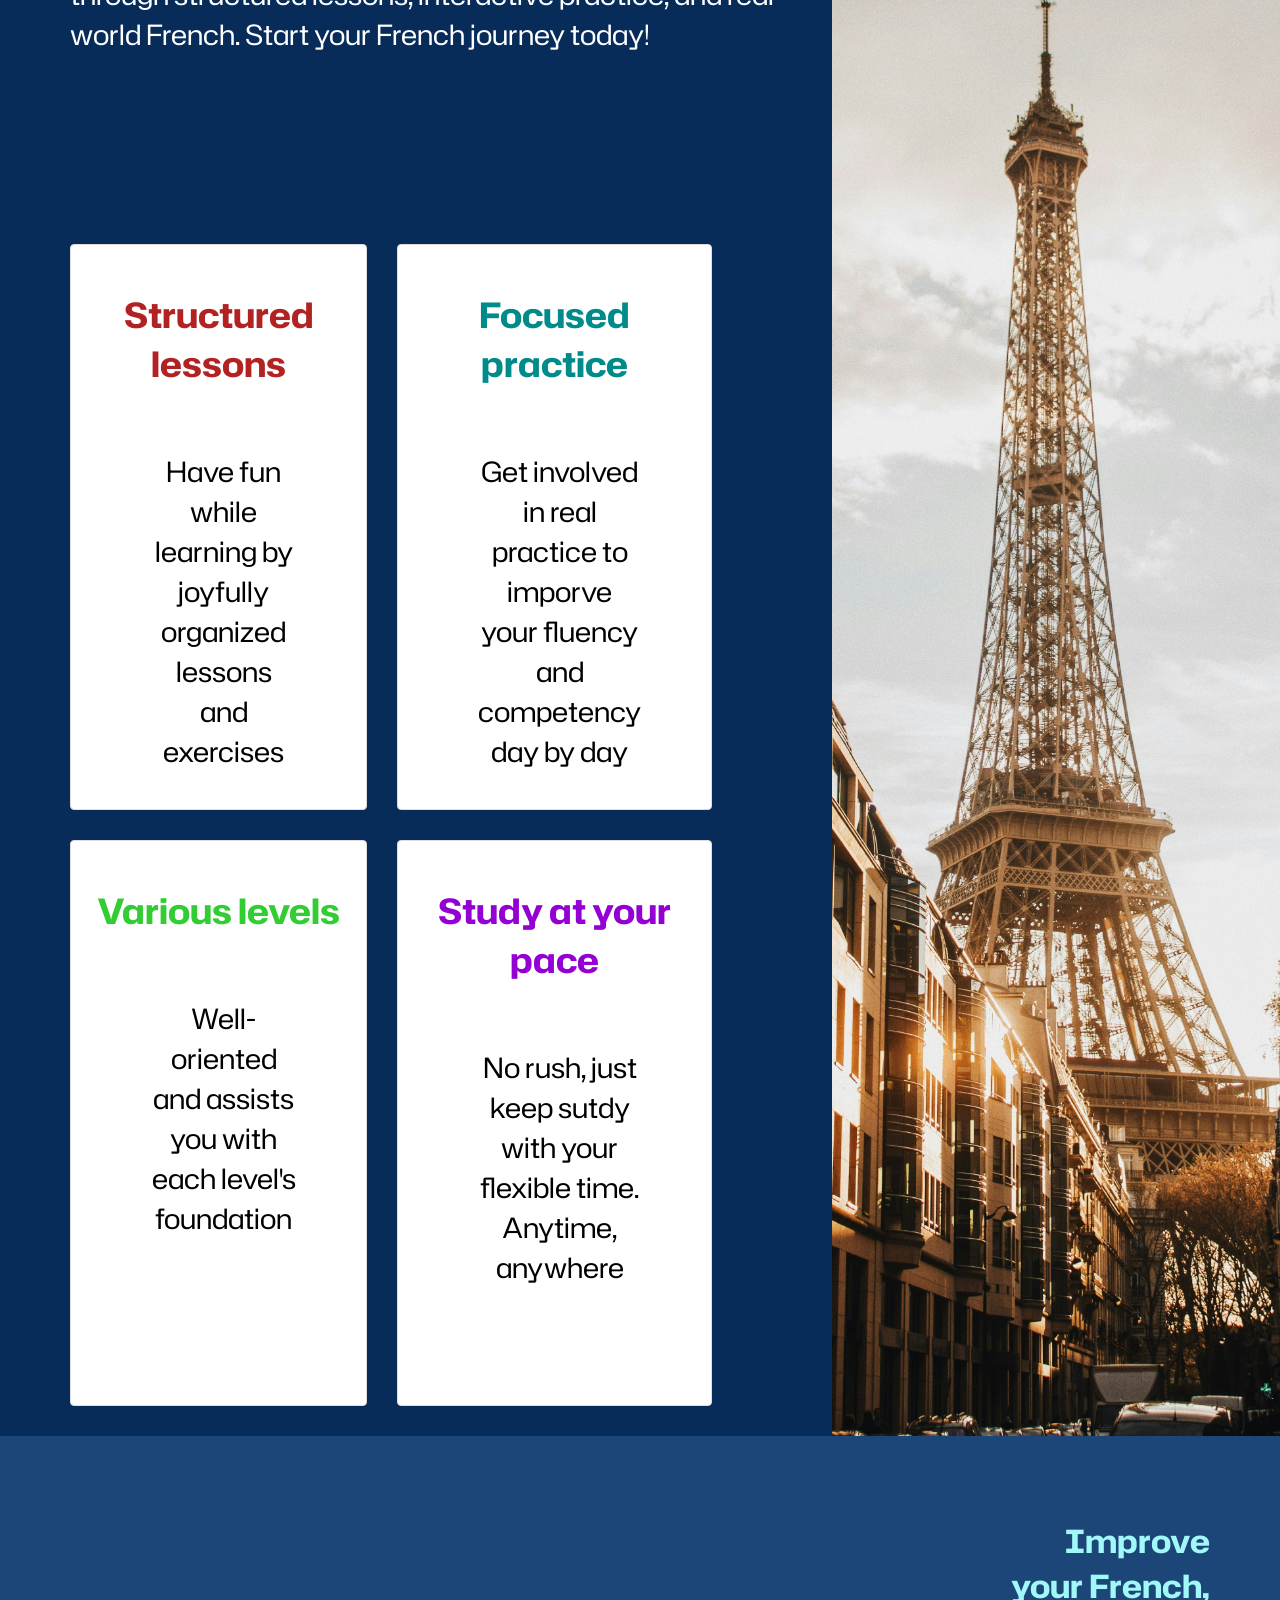
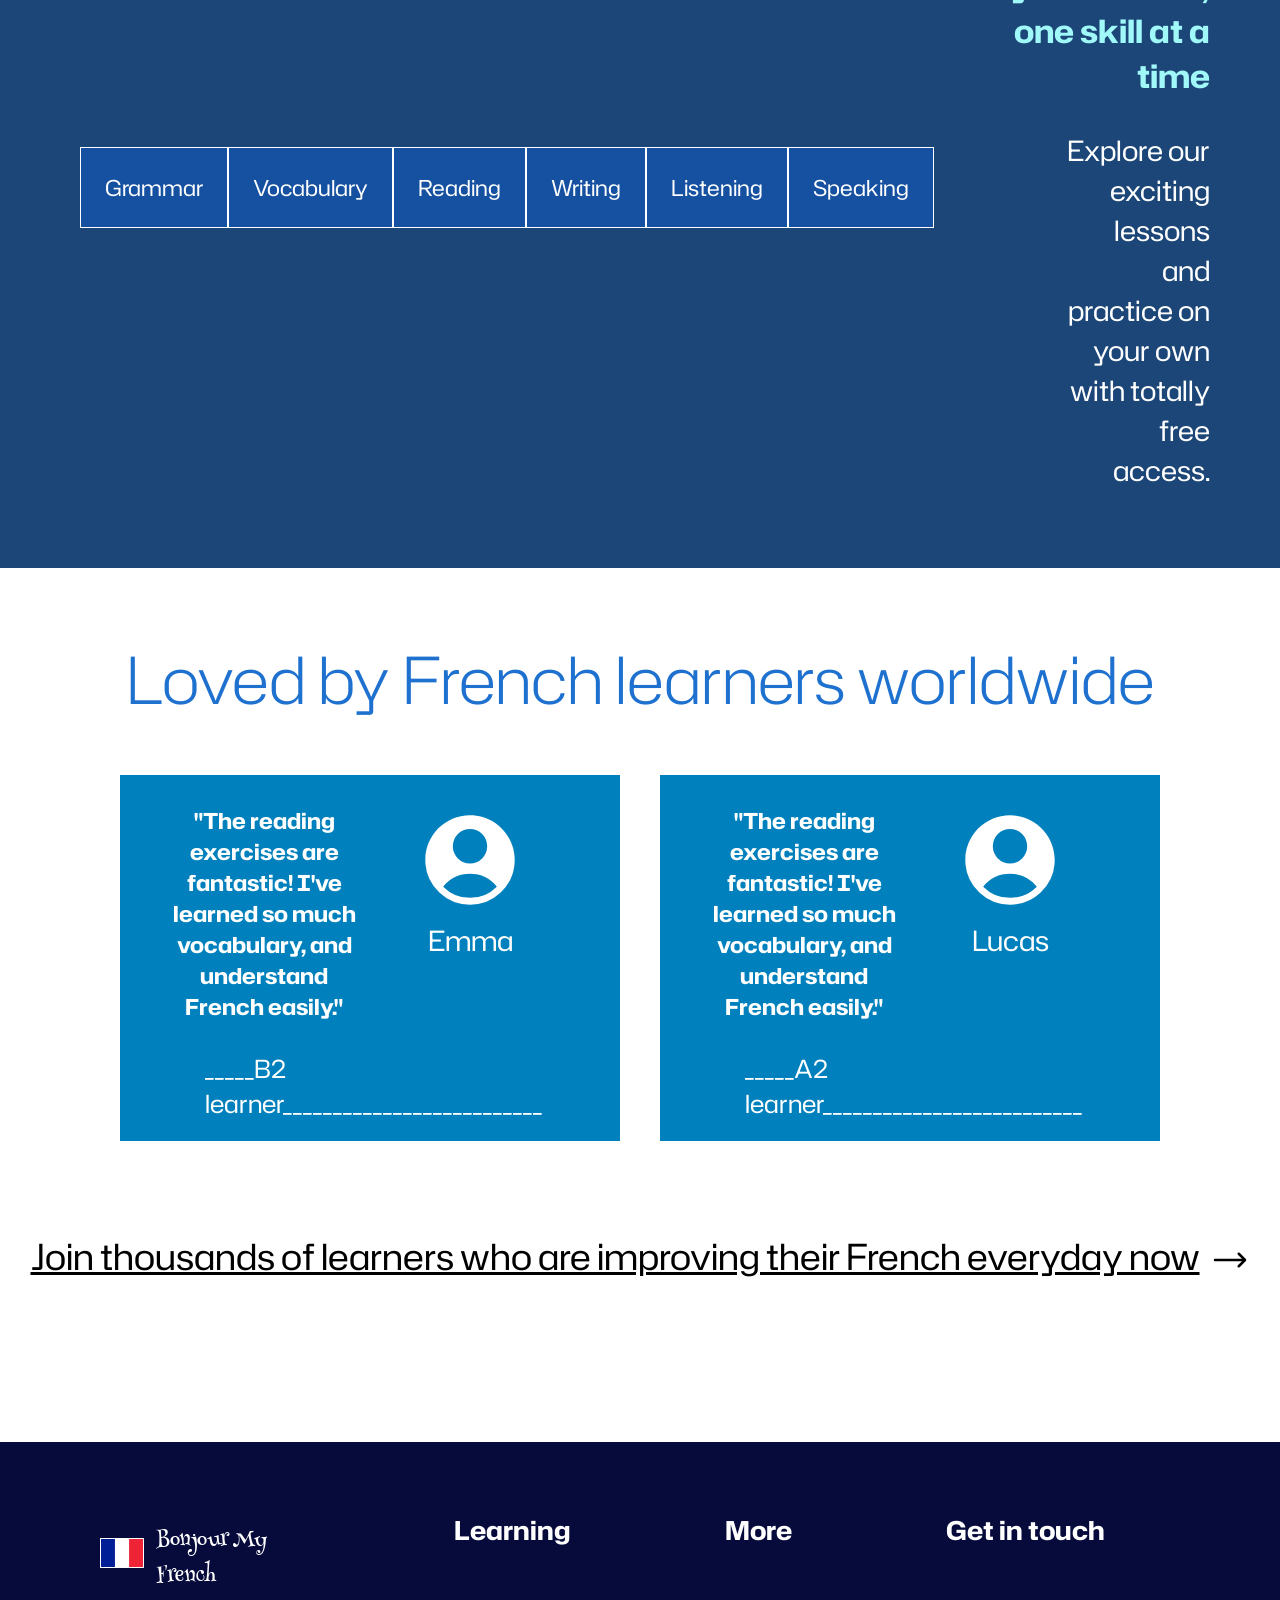
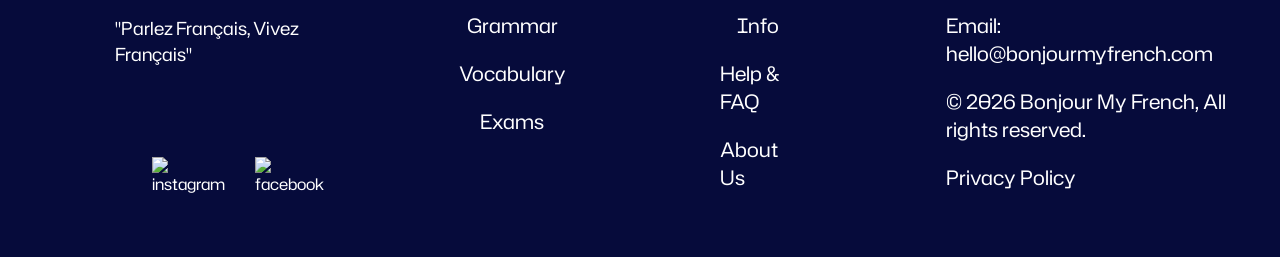
==== commit 08ceed29: "Create directories for pages and added some JSX for navbar and footer" ====
--- a/index.html
+++ b/index.html
@@ -205,8 +205,8 @@
                         </div>
                         <p class="footer-slogan">"Parlez Français, Vivez Français"</p>
                         <div class="footer-media">
-                              <img class="app-icon" src="https://img.icons8.com/color/48/instagram-new--v1.png" alt="instagram-new--v1"/>
-                              <img class="app-icon" src="https://img.icons8.com/color/48/facebook-new.png" alt="facebook-new"/>
+                              <img class="app-icon" alt="instagram" src="https://img.icons8.com/color/48/instagram-new--v1.png" />
+                              <img class="app-icon" alt="facebook" src="https://img.icons8.com/color/48/facebook-new.png" />
                         </div>
                   </div>
                   
--- a/src/assets/styles/responsive.css
+++ b/src/assets/styles/responsive.css
@@ -1755,7 +1755,7 @@
             grid-template-rows: repeat(2, 1fr);
             justify-content: center;
             align-items: center;
-            
+            margin-top: 80px;
       }
 
       .explanation h2 {
